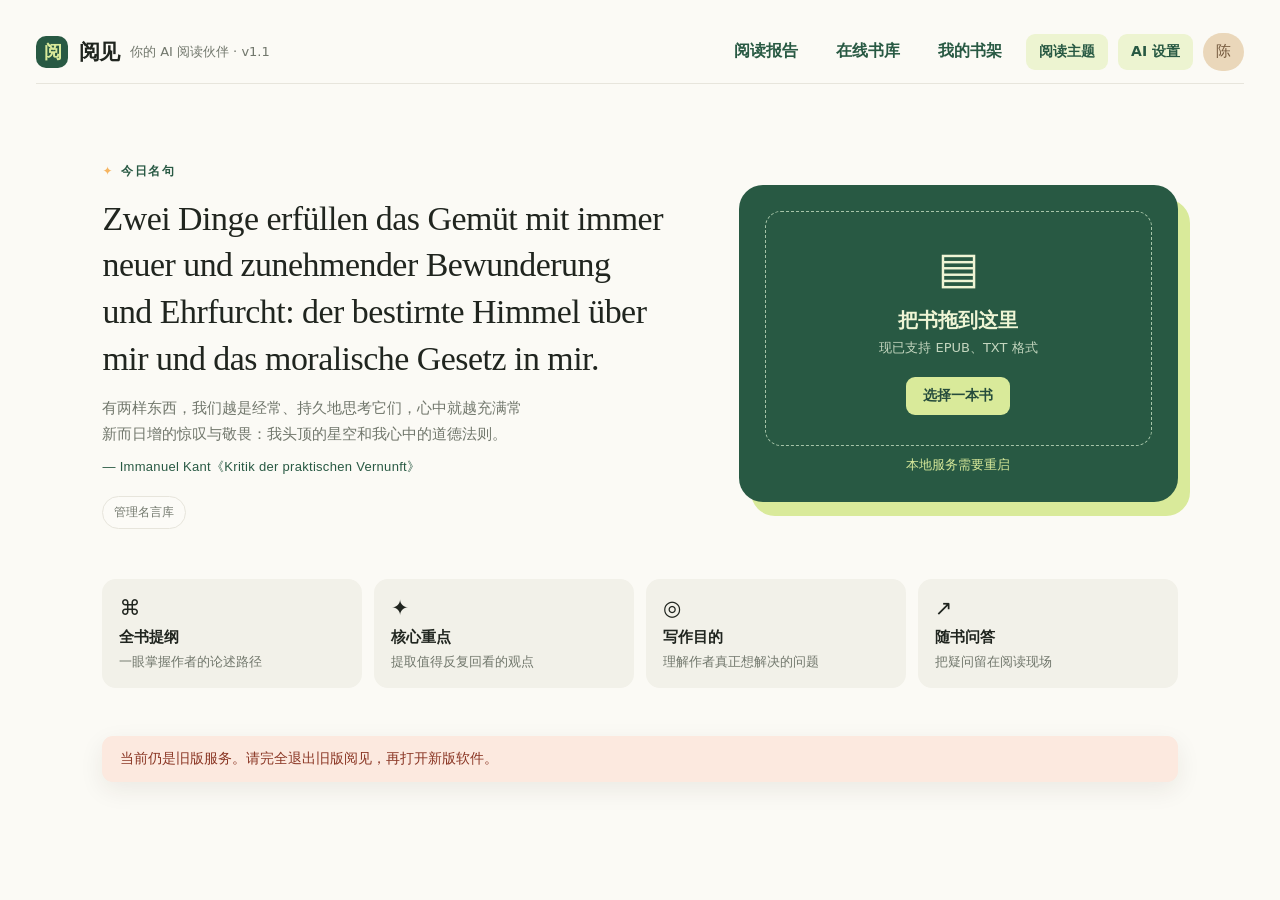
==== index.html @ de700242 "发布阅见 Reader v1.1" ====
<!doctype html>
<html lang="zh-CN">
<head>
  <meta charset="UTF-8" />
  <meta name="viewport" content="width=device-width, initial-scale=1.0" />
  <title>阅见</title>
  <style>
    :root { --ink:#20251f; --muted:#71776c; --paper:#fbfaf5; --line:#e7e5dc; --green:#285943; --lime:#d9ea9a; --orange:#f6b561; --card:#fffef9; --top-bg:rgba(251,250,245,.94); }
    body[data-theme="sepia"]{--ink:#382d24;--muted:#7d6a58;--paper:#f4ead7;--line:#dfceb4;--green:#765437;--lime:#e6c98d;--orange:#c98749;--card:#fff8e9;--top-bg:rgba(244,234,215,.94)}
    body[data-theme="night"]{--ink:#dfe8e2;--muted:#9aa9a0;--paper:#18211d;--line:#34423b;--green:#78b99a;--lime:#b4d785;--orange:#e2a864;--card:#222e28;--top-bg:rgba(24,33,29,.94)}
    body[data-theme="blue"]{--ink:#24313e;--muted:#667788;--paper:#edf4f7;--line:#d5e0e6;--green:#35647b;--lime:#b8dce5;--orange:#dda365;--card:#f9fcfd;--top-bg:rgba(237,244,247,.94)}
    body.has-custom-bg{background-image:linear-gradient(rgba(18,27,23,.32),rgba(18,27,23,.32)),var(--custom-bg);background-size:cover;background-position:center;background-attachment:fixed}.has-custom-bg .panel,.has-custom-bg .feature{box-shadow:0 8px 28px rgba(0,0,0,.13)}.desktop .top{background:var(--top-bg)!important}
    body[data-theme="starry"]{--ink:#edf2ff;--muted:#aebada;--paper:#071631;--line:#334b78;--green:#8db8ff;--lime:#ffd783;--orange:#f0ae63;--card:rgba(15,30,62,.93);--top-bg:rgba(7,19,45,.9);background-image:linear-gradient(rgba(2,10,30,.08),rgba(2,10,30,.2)),url('assets/q-star-sky.png');background-size:cover;background-position:center;background-attachment:fixed}
    body[data-theme="starry"].has-custom-bg{background-image:linear-gradient(rgba(2,10,30,.3),rgba(2,10,30,.3)),var(--custom-bg)}body[data-theme="starry"] .panel{box-shadow:0 16px 42px rgba(0,4,18,.35);backdrop-filter:blur(10px)}body[data-theme="starry"] .feature,body[data-theme="starry"] .answer,body[data-theme="starry"] .progress-visual,body[data-theme="starry"] .analysis-actions{background:rgba(19,37,75,.88)}body[data-theme="starry"] .lead,body[data-theme="starry"] .reader-body,body[data-theme="starry"] .answer,body[data-theme="starry"] .highlight span{color:#dce5fb}body[data-theme="starry"] .goal,body[data-theme="starry"] .paragraph-note{background:rgba(79,55,65,.72);color:#ffe5bb}body[data-theme="starry"] .pill,body[data-theme="starry"] .domain-tag,body[data-theme="starry"] .chapter-complete,body[data-theme="starry"] .reader-nav button,body[data-theme="starry"] .chapters button:hover,body[data-theme="starry"] .chapters button.active{background:rgba(110,151,230,.25);color:#ddecff}body[data-theme="starry"] .highlight,body[data-theme="starry"] .stat-card{background:rgba(10,24,54,.45)}body[data-theme="starry"] input,body[data-theme="starry"] select{background:#132750;color:#edf2ff;border-color:#405987}body[data-theme="starry"] .brand-mark{box-shadow:0 0 22px rgba(255,215,131,.28)}
    body[data-theme="cat"]{--ink:#523b31;--muted:#806c5f;--paper:#fff4df;--line:#e9cdb3;--green:#a9634f;--lime:#ffd0b4;--orange:#ef9c70;--card:rgba(255,250,239,.94);--top-bg:rgba(255,245,225,.92);background-image:linear-gradient(rgba(255,247,231,.08),rgba(255,247,231,.08)),url('assets/q-cat-reading.png');background-size:cover;background-position:center;background-attachment:fixed}
    body[data-theme="cat"].has-custom-bg{background-image:linear-gradient(rgba(255,245,225,.28),rgba(255,245,225,.28)),var(--custom-bg)}body[data-theme="cat"] .panel{box-shadow:0 14px 34px rgba(132,82,48,.15);backdrop-filter:blur(8px)}body[data-theme="cat"] .feature,body[data-theme="cat"] .answer,body[data-theme="cat"] .progress-visual,body[data-theme="cat"] .analysis-actions{background:rgba(255,239,216,.91)}body[data-theme="cat"] .goal,body[data-theme="cat"] .paragraph-note{background:#fff0dc;color:#76513b}body[data-theme="cat"] .pill,body[data-theme="cat"] .domain-tag,body[data-theme="cat"] .chapter-complete,body[data-theme="cat"] .reader-nav button,body[data-theme="cat"] .chapters button:hover,body[data-theme="cat"] .chapters button.active{background:#ffe0ce;color:#8b4f3e}body[data-theme="cat"] .highlight,body[data-theme="cat"] .stat-card{background:rgba(255,252,244,.72)}body[data-theme="cat"] input,body[data-theme="cat"] select{background:#fffaf1;color:#523b31;border-color:#debda5}body[data-theme="cat"] .brand-mark{border-radius:50% 50% 42% 42%;box-shadow:0 6px 16px rgba(173,97,68,.2)}
    .hero-quote{max-width:720px;padding:10px 0 8px;position:relative}.quote-topic{display:inline-flex;align-items:center;gap:7px;color:var(--green);font-size:12px;font-weight:800;letter-spacing:1.5px}.quote-topic:before{content:"✦";color:var(--orange)}.quote-original{font-family:Georgia,"Songti SC",serif;font-size:clamp(30px,3.2vw,46px);line-height:1.28;letter-spacing:-1.5px;margin:16px 0 12px;color:var(--ink);text-wrap:balance;overflow-wrap:normal}.quote-original.cjk{word-break:keep-all}.quote-line{display:block;width:max-content;max-width:100%;white-space:nowrap}.quote-original.foreign{font-size:clamp(28px,2.65vw,37px);line-height:1.38;letter-spacing:-.5px;hyphens:none}.quote-translation{font-family:"Microsoft YaHei",sans-serif;font-size:15px;line-height:1.75;color:var(--muted);max-width:650px;margin-bottom:11px;text-wrap:balance}.quote-author{display:block;font-family:"Microsoft YaHei",sans-serif;font-size:13px;font-style:normal;color:var(--green);letter-spacing:.3px}.quote-manage{margin-top:20px;padding:7px 11px;border:1px solid var(--line);border-radius:999px;background:rgba(255,255,255,.22);color:var(--muted);font-size:12px}.quote-manage:hover{color:var(--green);border-color:var(--green)}body[data-theme="starry"] .quote-original{color:#f4f7ff;text-shadow:0 4px 24px rgba(0,0,0,.22)}body[data-theme="starry"] .quote-topic,body[data-theme="starry"] .quote-author{color:#ffd783}body[data-theme="cat"] .quote-original{color:#56382e}.quote-card{max-width:980px;width:min(94vw,980px);height:min(86vh,820px);display:flex;flex-direction:column}.quote-manager{display:grid;grid-template-columns:1.2fr .8fr;gap:22px;min-height:0;flex:1}.quote-list{overflow:auto;padding-right:8px}.quote-item{border:1px solid var(--line);border-radius:12px;padding:14px;margin-bottom:10px;background:var(--paper)}.quote-item-top{display:flex;justify-content:flex-end;align-items:center;gap:7px}.quote-pin,.quote-random{border:1px solid var(--line);background:transparent;color:var(--green);border-radius:7px;padding:5px 9px;font-size:11px;font-weight:800}.quote-pin.active{background:var(--green);color:white;border-color:var(--green)}.quote-random{margin-top:10px}.quote-delete{background:transparent;color:#a94d41;font-size:12px;padding:5px 6px}.quote-item blockquote{font-family:Georgia,"Songti SC",serif;font-size:15px;line-height:1.65;margin:7px 0 5px}.quote-item small{color:var(--muted)}.quote-source-link{color:var(--green);font-size:11px;margin-left:8px}.quote-form{border-left:1px solid var(--line);padding-left:22px;overflow:auto}.quote-form textarea{width:100%;min-height:72px;resize:vertical;border:1px solid var(--line);border-radius:9px;padding:11px;background:#fff;font:inherit}.quote-form .save{width:100%;margin-top:17px}.library-card{max-width:1180px;width:min(94vw,1180px);height:min(88vh,900px);display:flex;flex-direction:column;padding:34px}.library-head{display:flex;justify-content:space-between;align-items:flex-start;gap:24px}.library-head h2{font-size:36px;margin-bottom:7px}.library-head p{margin:0}.library-close{width:42px;height:42px;border-radius:50%;background:var(--paper);color:var(--green);font-size:25px;font-weight:500;flex:none}.library-grid{display:grid;grid-template-columns:repeat(auto-fill,minmax(210px,1fr));gap:20px;overflow:auto;margin-top:24px;padding:2px 8px 18px 2px;min-height:0;flex:1}.library-book{display:flex;flex-direction:column;border:1px solid var(--line);border-radius:17px;padding:15px;background:var(--paper);min-width:0;transition:.2s;box-shadow:0 5px 16px rgba(24,38,30,.05)}.library-book:hover{transform:translateY(-3px);box-shadow:0 14px 30px rgba(24,38,30,.13)}.library-cover{width:100%;height:225px;border-radius:11px;object-fit:contain;background:#e7e5dc;display:block}.generated-cover{display:flex;flex-direction:column;justify-content:space-between;padding:20px;background:linear-gradient(145deg,var(--green),#182f2a);color:#fff;position:relative;overflow:hidden}.generated-cover:after{content:"";position:absolute;width:120px;height:120px;border:1px solid rgba(255,255,255,.23);border-radius:50%;right:-40px;bottom:-35px}.generated-cover small,.generated-cover span{font-size:10px;letter-spacing:1.5px;color:var(--lime)}.generated-cover strong{font-family:Georgia,"Songti SC",serif;font-size:23px;line-height:1.4;z-index:1}.library-info{min-width:0;flex:1;padding:13px 2px 11px}.library-info b{display:block;white-space:nowrap;overflow:hidden;text-overflow:ellipsis;margin-bottom:6px;font-size:16px}.library-info span{display:block;color:var(--muted);font-size:11px;line-height:1.65}.library-open{width:100%;background:var(--green);color:white;border-radius:9px;padding:10px;font-weight:800}.library-empty{grid-column:1/-1;text-align:center;color:var(--muted);padding:70px 10px;border:1px dashed var(--line);border-radius:13px}@media(max-width:650px){.quote-original,.quote-original.foreign{font-size:29px}.quote-manager{grid-template-columns:1fr}.quote-form{border-left:0;border-top:1px solid var(--line);padding:18px 0 0}.quote-card{height:92vh}.library-card{padding:22px}.library-grid{grid-template-columns:1fr 1fr;gap:12px}.library-cover{height:180px}.library-head h2{font-size:28px}}
    .reader-body p.paragraph-selected{background:#e4efc5;color:#254536;border-left-color:var(--green);box-shadow:inset 0 0 0 1px rgba(40,89,67,.12)}.reader-body ::selection{background:#b9d58c;color:#19382b}body[data-theme="sepia"] .reader-body p.paragraph-selected{background:#ead3a8;color:#4b3527;border-left-color:#9a6d40}body[data-theme="sepia"] .reader-body ::selection{background:#d8b77b;color:#37261c}body[data-theme="blue"] .reader-body p.paragraph-selected{background:#c9e2eb;color:#23495b;border-left-color:#4e8299}body[data-theme="blue"] .reader-body ::selection{background:#9cc9d8;color:#173746}body[data-theme="night"] .reader-body p.paragraph-selected{background:#315244;color:#f0f7f3;border-left-color:#93c8ac}body[data-theme="night"] .reader-body p:hover{background:#263b32}body[data-theme="night"] .reader-body ::selection{background:#54806b;color:#fff}body[data-theme="starry"] .reader-body p.paragraph-selected{background:#1f457e;color:#f4f7ff;border-left-color:#ffd783;box-shadow:inset 0 0 0 1px rgba(170,201,255,.3),0 7px 20px rgba(0,5,24,.2)}body[data-theme="starry"] .reader-body p:hover{background:#193660}body[data-theme="starry"] .reader-body ::selection{background:#557fc5;color:#fff}body[data-theme="starry"] .reader-body p.marked-red{background:#562e46;color:#ffe4ea;border-left-color:#ff91ad}body[data-theme="starry"] .selection-toolbar{background:#132b56}body[data-theme="cat"] .reader-body p.paragraph-selected{background:#ffd9c8;color:#653d32;border-left-color:#c8755d;box-shadow:inset 0 0 0 1px rgba(169,99,79,.16)}body[data-theme="cat"] .reader-body p:hover{background:#fff0e2}body[data-theme="cat"] .reader-body ::selection{background:#f3ae91;color:#552f26}body[data-theme="cat"] .reader-body p.marked-red{background:#ffe2df;color:#9b3f45;border-left-color:#d9666d}body[data-theme="cat"] .selection-toolbar{background:#8b5949}
    *{box-sizing:border-box} body{margin:0;background:var(--paper);color:var(--ink);font-family:"Microsoft YaHei","PingFang SC",system-ui,sans-serif} button,input{font:inherit} button{cursor:pointer;border:0}
    .shell{max-width:1440px;margin:auto;padding:20px 36px 56px}.top{height:64px;display:flex;align-items:center;justify-content:space-between;border-bottom:1px solid var(--line)}.desktop .shell{max-width:none;padding:0 30px 48px}.desktop .top{height:70px;position:sticky;top:0;z-index:10;background:rgba(251,250,245,.94);backdrop-filter:blur(14px)}.desktop .intro{padding-top:48px}.desktop .workspace{margin-left:2%;margin-right:2%;grid-template-columns:260px minmax(540px,1fr) 320px}.desktop .features{margin-left:5%;margin-right:5%}
    .brand{display:flex;align-items:center;gap:11px;font-size:21px;font-weight:800;letter-spacing:-1px}.brand-mark{width:32px;height:32px;border-radius:10px;background:var(--green);color:var(--lime);display:grid;place-items:center;font-size:18px}.brand small{color:var(--muted);font-size:13px;font-weight:500;letter-spacing:0}.actions{display:flex;gap:10px;align-items:center}.ghost{background:transparent;color:var(--green);font-weight:700;padding:10px 14px}.profile{min-width:38px;height:38px;border-radius:999px;background:#ead7ba;display:grid;place-items:center;color:#755a3e;padding:0 13px;font-size:15px;white-space:nowrap;transition:.18s}.profile.has-image{width:38px;min-width:38px;padding:0;border-radius:50%;overflow:hidden}.profile img{display:block;width:100%;height:100%;object-fit:cover}.profile:hover{transform:translateY(-1px);box-shadow:0 6px 15px rgba(71,52,35,.15)}.profile-card{max-width:460px}.profile-preview{display:flex;align-items:center;gap:14px;padding:14px;border:1px solid var(--line);border-radius:12px;background:var(--paper);margin:12px 0 18px}.profile-preview .profile{height:50px;min-width:50px;font-size:17px;flex:none}.profile-preview .profile.has-image{width:50px}.profile-preview b{display:block}.profile-preview small{color:var(--muted)}.avatar-tools{display:flex;gap:9px;align-items:center;margin:12px 0 4px}.avatar-upload{display:inline-flex!important;align-items:center;justify-content:center;background:var(--green);color:#fff!important;border-radius:8px;padding:9px 13px;font-size:12px;font-weight:800;cursor:pointer}.avatar-upload input{display:none}.avatar-remove{border:1px solid var(--line);border-radius:8px;background:var(--paper);color:var(--muted);padding:8px 12px;font-size:12px}.settings{background:#edf4d1;color:var(--green);border-radius:9px;padding:9px 13px;font-weight:800;font-size:14px}
    .intro{display:grid;grid-template-columns:1.15fr .85fr;gap:44px;padding:66px 5.5% 42px;align-items:center}.eyebrow{font-size:13px;color:var(--green);font-weight:800;letter-spacing:1.2px}.intro h1{font-family:Georgia,"Songti SC",serif;font-size:52px;line-height:1.16;letter-spacing:-2px;margin:13px 0 18px}.intro p{font-size:17px;line-height:1.8;color:var(--muted);max-width:520px;margin:0}.upload{background:var(--green);border-radius:24px;padding:26px;box-shadow:12px 14px 0 var(--lime)}
    .drop{height:235px;border:1.5px dashed #a6c4a8;border-radius:16px;color:#eff5d5;display:flex;flex-direction:column;align-items:center;justify-content:center;text-align:center;padding:20px}.drop b{font-size:20px;margin:14px 0 5px}.drop span{font-size:13px;color:#c4d6bf}.book-icon{font-size:44px}.file-button{display:inline-block;margin-top:20px;padding:10px 17px;border-radius:9px;background:var(--lime);color:#264c3c;font-weight:800;font-size:14px}.file-button input{display:none}.file-status{min-height:20px;text-align:center;color:#d9ea9a;font-size:13px;margin:10px 0 0}
    .features{display:grid;grid-template-columns:repeat(4,1fr);gap:12px;margin:0 5.5% 48px}.feature{background:#f2f1e9;border-radius:14px;padding:17px}.feature strong{display:block;font-size:15px;margin:8px 0 4px}.feature span{font-size:13px;color:var(--muted)}.feature i{font-style:normal;font-size:21px}
    .workspace{display:none;margin:10px 5.5% 0;grid-template-columns:250px minmax(0,1fr) 300px;gap:18px;align-items:start;animation:show .35s ease}@keyframes show{from{opacity:0;transform:translateY(10px)}to{opacity:1;transform:none}}.panel{background:var(--card);border:1px solid var(--line);border-radius:16px}.toc{padding:19px;position:sticky;top:18px}.book-title{font-family:Georgia,"Songti SC",serif;font-size:18px;line-height:1.45;margin:8px 0}.author{font-size:13px;color:var(--muted);margin-bottom:22px}.toc-label,.side-title{font-size:12px;color:var(--muted);font-weight:800;letter-spacing:.8px}.chapters{list-style:none;padding:8px 0;margin:0}.chapters button{background:none;text-align:left;width:100%;padding:10px 9px;border-radius:8px;color:#62685d;font-size:14px}.chapters button:hover,.chapters button.active{background:#edf4d1;color:var(--green);font-weight:700}
    .summary{padding:27px 31px;min-height:650px}.summary-top{display:flex;justify-content:space-between;align-items:center}.pill{background:#edf4d1;color:var(--green);font-size:12px;font-weight:800;padding:6px 9px;border-radius:999px}.summary h2{font-family:Georgia,"Songti SC",serif;font-size:30px;letter-spacing:-1px;margin:20px 0 8px}.lead{font-size:16px;line-height:1.8;color:#4f564c}.goal{border-left:3px solid var(--orange);padding:9px 15px;margin:23px 0;background:#fffaf1;font-size:14px;line-height:1.7}.goal b{display:block;color:#9d6421;margin-bottom:3px}.highlights{display:grid;grid-template-columns:1fr 1fr;gap:12px;margin-top:20px}.highlight{border:1px solid var(--line);padding:15px;border-radius:11px}.highlight b{display:block;font-size:14px;color:var(--green);margin-bottom:6px}.highlight span{font-size:13px;line-height:1.6;color:var(--muted)}.view-tabs{display:flex;gap:6px;border-bottom:1px solid var(--line);margin:-7px 0 24px;padding-bottom:12px}.view-tab{background:transparent;color:var(--muted);padding:8px 13px;border-radius:8px;font-weight:800}.view-tab.active{background:var(--green);color:white}.reader-head{display:flex;justify-content:space-between;align-items:center;gap:18px;border-bottom:1px solid var(--line);padding-bottom:16px;margin-bottom:12px}.reader-head h2{margin:0;font-size:25px}.reader-format-bar{max-width:760px;margin:0 auto 18px;display:flex;align-items:center;justify-content:flex-end;gap:10px;padding:9px 11px;border:1px solid var(--line);border-radius:10px;background:var(--paper);font-size:12px;color:var(--muted)}.reader-format-bar label{display:flex;align-items:center;gap:7px;white-space:nowrap}.reader-format-bar select{border:1px solid var(--line);border-radius:7px;background:var(--card);color:var(--ink);padding:6px 8px;font-size:12px}.reader-format-bar input[type="range"]{width:120px;accent-color:var(--green)}.reader-size-value{min-width:34px;color:var(--green);font-weight:800}.reader-body{font-family:var(--reader-font,Georgia,"Songti SC",serif);font-size:var(--reader-font-size,17px);line-height:2;color:#343a32;max-width:760px;margin:auto}.reader-body h1{font-size:1.75em;text-align:center;margin:22px 0 38px}.reader-body h3{font-size:1.18em;margin:28px 0 12px;color:#38483e}.reader-body p{text-indent:2em;margin:0 0 1em;padding:5px 8px;border-left:3px solid transparent;border-radius:4px;cursor:text;transition:.15s}.reader-body p:hover{background:#f8f7ef}.reader-body p.paragraph-selected{background:#eef4d7;border-left-color:var(--green)}.reader-body p.marked-red{color:#a92d2d;background:#fff0ed;border-left-color:#dc5e50}.paragraph-note{font-family:"Microsoft YaHei",sans-serif;font-size:13px;line-height:1.6;color:#755a3e;background:#fff7df;border-left:3px solid var(--orange);padding:9px 12px;margin:-8px 8px 16px}.selection-toolbar{display:none;position:sticky;top:10px;z-index:3;max-width:760px;margin:0 auto 18px;padding:8px;background:#253f34;border-radius:11px;box-shadow:0 8px 24px rgba(29,55,43,.2);gap:6px;align-items:center}.selection-toolbar.show{display:flex}.selection-toolbar span{color:#dce7d7;font-size:12px;padding:0 8px;white-space:nowrap;overflow:hidden;text-overflow:ellipsis;flex:1}.selection-toolbar button{background:#f6f4e9;color:#285943;border-radius:7px;padding:7px 10px;font-weight:800;font-size:12px;white-space:nowrap}.selection-toolbar button.danger{color:#a53c32}.reader-loading{color:var(--muted);padding:60px 0;text-align:center}.reader-nav{display:flex;justify-content:space-between;gap:12px;margin:42px auto 8px;max-width:760px}.reader-nav button{background:#edf4d1;color:var(--green);padding:11px 16px;border-radius:9px;font-weight:800}.reader-nav button:disabled{opacity:.35;cursor:default}.chapters{max-height:570px;overflow:auto}.progress-card{display:none;margin-top:14px;background:rgba(255,255,255,.1);border-radius:12px;padding:13px 14px;color:#eff5d5}.progress-card.show{display:block}.progress-line{height:7px;background:rgba(255,255,255,.18);border-radius:99px;overflow:hidden;margin:9px 0}.progress-fill{height:100%;width:0;background:var(--lime);border-radius:99px;transition:width .6s ease}.progress-meta{display:flex;justify-content:space-between;gap:10px;font-size:12px;color:#c8dcc3}
    .analysis-actions{display:flex;align-items:center;justify-content:space-between;gap:12px;padding:11px 13px;background:#f3f6e7;border-radius:10px;margin-bottom:18px;font-size:12px;color:#68705f}.analysis-actions button{background:var(--green);color:white;border-radius:8px;padding:8px 12px;font-weight:800;white-space:nowrap}.reading-dashboard{margin:8px 0 28px}.dashboard-head{display:flex;align-items:flex-end;justify-content:space-between;gap:14px;margin-bottom:12px}.dashboard-head h3{margin:0;font-size:20px}.domain-tags{display:flex;gap:6px;flex-wrap:wrap;justify-content:flex-end}.domain-tag{font-size:12px;padding:5px 8px;border-radius:999px;background:#edf4d1;color:var(--green);font-weight:800}.stats-grid{display:grid;grid-template-columns:repeat(4,1fr);gap:9px}.stat-card{border:1px solid var(--line);border-radius:10px;padding:11px}.stat-card span{display:block;font-size:11px;color:var(--muted);margin-bottom:5px}.stat-card b{font-size:19px;color:var(--green)}.progress-visual{display:grid;grid-template-columns:120px 1fr;align-items:center;gap:20px;margin-top:12px;padding:14px;background:#f6f5ee;border-radius:12px}.progress-ring{width:98px;height:98px;border-radius:50%;display:grid;place-items:center;position:relative}.progress-ring:after{content:"";position:absolute;inset:10px;background:var(--card);border-radius:50%}.progress-ring b{z-index:1;font-size:20px;color:var(--green)}.activity-title{font-size:12px;font-weight:800;color:var(--muted);margin-bottom:9px}.activity-chart{display:flex;align-items:end;gap:7px;height:62px}.activity-day{flex:1;display:flex;flex-direction:column;justify-content:end;align-items:center;height:100%;gap:4px}.activity-bar{width:100%;max-width:24px;min-height:3px;background:var(--green);border-radius:4px 4px 2px 2px}.activity-day small{font-size:10px;color:var(--muted)}.chapter-complete{background:#edf4d1;color:var(--green);padding:7px 10px;border-radius:8px;font-weight:800}.chapter-complete.done{background:var(--green);color:white}.assistant{padding:19px;display:flex;flex-direction:column;position:sticky;top:18px;height:calc(100vh - 36px);max-height:760px;align-self:start}.side-title{margin-bottom:16px}.answer{background:#f3f2eb;border-radius:12px;padding:14px;font-size:14px;line-height:1.7;color:#50564b;flex:1;min-height:0;overflow-y:auto}.answer b{display:block;color:var(--ink);margin-bottom:5px}.ask{display:flex;gap:7px;margin-top:14px;flex:none}.ask input{min-width:0;flex:1;border:1px solid var(--line);border-radius:9px;padding:10px;background:white;font-size:13px}.ask button{border-radius:9px;background:var(--green);color:#fff;padding:0 12px;font-weight:bold}
    .deep-analysis{margin-top:30px}.analysis-section{margin:28px 0}.analysis-section-head{display:flex;align-items:flex-start;justify-content:space-between;gap:14px;margin-bottom:13px}.analysis-section-head h3{font-family:Georgia,"Songti SC",serif;font-size:22px;margin:0}.analysis-section-head p{font-size:12px;color:var(--muted);margin:4px 0 0}.analysis-grid{display:grid;grid-template-columns:1fr 1fr;gap:11px}.analysis-card{border:1px solid var(--line);border-radius:12px;padding:15px;background:color-mix(in srgb,var(--card) 88%,var(--paper));min-width:0}.analysis-card b{display:block;color:var(--green);font-size:14px;margin-bottom:7px}.analysis-card p{font-size:13px;line-height:1.75;color:var(--muted);margin:0}.analysis-card p+p{margin-top:7px}.chapter-chips{display:flex;flex-wrap:wrap;gap:5px;margin-top:10px}.chapter-chip{font-size:10px;padding:4px 7px;border-radius:999px;background:var(--paper);border:1px solid var(--line);color:var(--muted)}.reading-path{display:grid;gap:10px;counter-reset:path}.path-step{display:grid;grid-template-columns:35px 1fr;gap:12px;align-items:start;border:1px solid var(--line);border-radius:12px;padding:14px;background:var(--card)}.path-step:before{counter-increment:path;content:counter(path);width:30px;height:30px;display:grid;place-items:center;border-radius:50%;background:var(--green);color:white;font-weight:900}.path-step b{display:block;color:var(--green);margin-bottom:5px}.path-step p{font-size:13px;line-height:1.7;color:var(--muted);margin:3px 0}.analysis-bullets{margin:0;padding:0;list-style:none;display:grid;gap:8px}.analysis-bullets li{position:relative;padding:10px 12px 10px 32px;border-radius:10px;background:var(--paper);font-size:13px;line-height:1.7}.analysis-bullets li:before{content:"✦";position:absolute;left:12px;color:var(--orange)}.question-card{border-left:3px solid var(--orange)}.question-card b{color:var(--ink)}.memory-grid{display:grid;grid-template-columns:1fr 1fr;gap:9px}.memory-card{border:1px solid var(--line);border-radius:10px;padding:13px;background:var(--paper)}.memory-card b{display:block;font-size:13px;margin-bottom:6px}.memory-card span{font-size:12px;line-height:1.65;color:var(--muted)}.legacy-analysis{padding:12px 14px;border:1px dashed var(--orange);border-radius:10px;color:var(--muted);font-size:13px;margin:18px 0}.overview-box{display:grid;grid-template-columns:1fr 1fr;gap:10px;margin:16px 0 24px}.overview-box .analysis-card:first-child{grid-column:1/-1}.overview-label{font-size:11px!important;letter-spacing:.5px;text-transform:uppercase;color:var(--orange)!important}@media(max-width:700px){.analysis-grid,.memory-grid,.overview-box{grid-template-columns:1fr}.overview-box .analysis-card:first-child{grid-column:auto}}
    .notice{display:none;margin:20px 5.5%;padding:14px 18px;border-radius:11px;background:#fff4dc;color:#765525;font-size:14px;box-shadow:0 8px 24px rgba(48,39,22,.08);transition:opacity .25s ease}.notice.show{display:block}.notice.hiding{opacity:0}.modal{position:fixed;inset:0;background:rgba(15,24,22,.58);backdrop-filter:blur(7px);display:none;align-items:center;justify-content:center;padding:20px;z-index:5}.modal.open{display:flex}.modal-card{max-width:450px;width:100%;background:var(--card);border:1px solid color-mix(in srgb,var(--line) 76%,transparent);border-radius:18px;padding:28px;box-shadow:0 24px 80px rgba(0,0,0,.28)}.modal-card h2{font-family:Georgia,"Songti SC",serif;margin:0 0 8px;font-size:27px}.modal-card p{font-size:14px;color:var(--muted);line-height:1.65;margin:0 0 20px}.modal-card label{display:block;font-size:13px;font-weight:800;margin:15px 0 6px}.modal-card input,.modal-card select{width:100%;border:1px solid var(--line);border-radius:9px;padding:11px;background:#fff;font-size:14px}.modal-actions{display:flex;justify-content:flex-end;gap:9px;margin-top:22px}.save{background:var(--green);color:white;border-radius:9px;padding:10px 16px;font-weight:800}.cancel{background:#f1f0e9;color:#596057;border-radius:9px;padding:10px 16px;font-weight:800}.analysis-confirm-card{max-width:530px;padding:0;overflow:hidden}.analysis-confirm-hero{padding:26px 28px 20px;background:linear-gradient(145deg,color-mix(in srgb,var(--green) 12%,var(--card)),var(--card));display:grid;grid-template-columns:48px 1fr;gap:15px;align-items:start}.analysis-confirm-icon{width:48px;height:48px;border-radius:15px;background:var(--green);color:white;display:grid;place-items:center;font-size:22px;box-shadow:0 9px 22px color-mix(in srgb,var(--green) 28%,transparent)}.analysis-confirm-card h2{font-size:25px;margin:1px 0 7px}.analysis-confirm-card p{margin:0}.analysis-confirm-details{margin:0 28px;padding:15px 0;display:grid;gap:9px;border-top:1px solid var(--line);border-bottom:1px solid var(--line)}.analysis-confirm-detail{display:flex;align-items:flex-start;gap:9px;font-size:13px;line-height:1.55;color:var(--muted)}.analysis-confirm-detail:before{content:"✓";color:var(--green);font-weight:900}.analysis-confirm-card .modal-actions{padding:0 28px 24px;margin-top:18px}.analysis-confirm-card .save,.analysis-confirm-card .cancel{padding:11px 18px}@media(max-width:900px){.shell{padding:14px 18px}.intro{grid-template-columns:1fr;padding:44px 3%}.intro h1{font-size:40px}.features{grid-template-columns:1fr 1fr;margin:0 3% 35px}.workspace{grid-template-columns:1fr;margin:0 3%}.assistant{position:static;height:auto;max-height:none;min-height:280px}.toc{display:none}.selection-toolbar{top:4px;flex-wrap:wrap}.selection-toolbar span{flex-basis:100%}.stats-grid{grid-template-columns:1fr 1fr}.progress-visual{grid-template-columns:100px 1fr}}@media(max-width:500px){.top .ghost{display:none}.intro h1{font-size:34px}.features{grid-template-columns:1fr}.highlights{grid-template-columns:1fr}.summary{padding:22px}.upload{padding:16px}.stats-grid{grid-template-columns:1fr 1fr}.dashboard-head{align-items:flex-start;flex-direction:column}.domain-tags{justify-content:flex-start}.progress-visual{grid-template-columns:1fr}.progress-ring{margin:auto}}
    .catalog-card{height:min(90vh,940px);display:flex;flex-direction:column}.catalog-search{display:flex;gap:9px;margin-top:20px}.catalog-search input{flex:1;min-width:0}.catalog-search button{background:var(--green);color:white;border-radius:9px;padding:0 19px;font-weight:800}.catalog-notice{font-size:12px;color:var(--muted);line-height:1.65;margin:10px 0 0}.custom-source-panel{margin-top:14px;padding:13px 14px;border:1px solid var(--line);border-radius:13px;background:color-mix(in srgb,var(--paper) 82%,var(--card));display:grid;gap:10px}.custom-source-head{display:flex;align-items:flex-start;justify-content:space-between;gap:14px}.custom-source-head b{font-size:14px}.custom-source-head span{font-size:11px;color:var(--muted);line-height:1.5}.custom-source-form{display:grid;grid-template-columns:minmax(130px,.6fr) minmax(230px,1.8fr) auto;gap:8px}.custom-source-form input{min-width:0;border:1px solid var(--line);border-radius:8px;padding:9px 10px;background:var(--card);color:var(--ink)}.custom-source-form button{background:var(--green);color:white;border-radius:8px;padding:0 14px;font-weight:800}.custom-source-list{display:flex;gap:7px;flex-wrap:wrap}.custom-source-item{display:flex;align-items:center;gap:2px;border:1px solid var(--line);border-radius:999px;background:var(--card);padding-left:11px}.custom-source-item a{font-size:12px;color:var(--green);font-weight:800;padding:7px 5px;max-width:220px;white-space:nowrap;overflow:hidden;text-overflow:ellipsis}.custom-source-delete{width:28px;height:28px;border-radius:50%;color:var(--muted);font-size:15px}.custom-source-empty{font-size:11px;color:var(--muted)}.catalog-grid{display:grid;grid-template-columns:repeat(auto-fill,minmax(190px,1fr));gap:16px;overflow:auto;min-height:0;flex:1;margin-top:14px;padding:2px 7px 16px 2px}.catalog-book{border:1px solid var(--line);border-radius:15px;padding:13px;background:var(--paper);display:flex;flex-direction:column;min-width:0}.catalog-cover{height:220px;width:100%;object-fit:contain;border-radius:9px;background:color-mix(in srgb,var(--green) 9%,var(--paper));margin-bottom:11px}.catalog-cover-fallback{height:220px;border-radius:9px;background:linear-gradient(145deg,var(--green),#172f29);color:white;display:none;place-items:center;text-align:center;padding:18px;font-family:Georgia,"Songti SC",serif;font-size:20px;line-height:1.5;margin-bottom:11px}.catalog-info{flex:1}.catalog-info b{display:block;font-size:15px;line-height:1.45;margin-bottom:5px}.catalog-info span{display:block;color:var(--muted);font-size:11px;line-height:1.55}.catalog-links{display:flex;justify-content:space-between;align-items:center;gap:7px;margin-top:11px}.catalog-source{font-size:10px;color:var(--green)}.catalog-download{background:var(--green);color:white;border-radius:8px;padding:8px 10px;font-size:12px;font-weight:800}.catalog-download:disabled{opacity:.65;cursor:default}.catalog-empty{grid-column:1/-1;border:1px dashed var(--line);border-radius:13px;text-align:center;color:var(--muted);padding:70px 20px}.modal-card.library-card{max-width:1180px;width:min(94vw,1180px)}.modal-card.quote-card{max-width:980px;width:min(94vw,980px)}.modal-card.catalog-card{max-width:1120px;width:min(94vw,1120px)}@media(max-width:700px){.custom-source-form{grid-template-columns:1fr}.custom-source-form button{padding:10px}}
    .wikisource-fallback{display:inline-flex;align-items:center;align-self:flex-start;margin-top:8px;padding:7px 10px;border:1px solid var(--line);border-radius:8px;color:var(--green);font-size:12px;font-weight:800;background:var(--paper)}.wikisource-fallback:not([href]){display:none}.wikisource-fallback:hover{background:color-mix(in srgb,var(--green) 9%,var(--paper))}
    .reading-report-card{max-width:1180px;width:min(95vw,1180px);height:min(90vh,900px);display:flex;flex-direction:column;padding:32px;overflow:hidden}.report-scale-tabs{display:flex;gap:7px;margin:22px 0 18px;padding:5px;background:var(--paper);border:1px solid var(--line);border-radius:13px;width:max-content}.report-scale-tab{min-width:72px;padding:9px 17px;border-radius:9px;background:transparent;color:var(--muted);font-weight:800}.report-scale-tab.active{background:var(--green);color:#fff;box-shadow:0 5px 14px rgba(24,60,43,.18)}.reading-report-content{overflow:auto;min-height:0;padding:1px 7px 24px 1px}.report-period{display:flex;align-items:end;justify-content:space-between;gap:15px;margin-bottom:14px}.report-period h3{font-family:Georgia,"Songti SC",serif;font-size:27px;margin:0}.report-period p{font-size:12px;color:var(--muted);margin:4px 0 0}.report-metrics{display:grid;grid-template-columns:repeat(4,1fr);gap:12px;margin-bottom:16px}.report-metric{border:1px solid var(--line);border-radius:13px;padding:16px;background:var(--paper)}.report-metric span{display:block;color:var(--muted);font-size:12px;margin-bottom:8px}.report-metric b{font-family:Georgia,"Songti SC",serif;color:var(--green);font-size:25px}.report-grid{display:grid;grid-template-columns:minmax(0,1.35fr) minmax(280px,.65fr);gap:15px}.report-panel{border:1px solid var(--line);border-radius:14px;padding:18px;background:var(--paper);min-width:0}.report-panel h4{font-size:15px;margin:0 0 15px}.report-trend{height:190px;display:flex;gap:8px;align-items:flex-end;padding:12px 3px 0}.report-column{height:100%;flex:1;display:flex;flex-direction:column;align-items:center;justify-content:flex-end;gap:7px;min-width:0}.report-column i{display:block;width:min(34px,72%);min-height:4px;border-radius:7px 7px 3px 3px;background:linear-gradient(180deg,var(--lime),var(--green));transition:.25s}.report-column b{font-size:10px;color:var(--green);height:14px}.report-column small{font-size:10px;color:var(--muted);white-space:nowrap}.report-distribution{display:grid;gap:12px}.report-distribution-row{display:grid;grid-template-columns:minmax(70px,110px) 1fr auto;align-items:center;gap:10px;font-size:12px}.report-distribution-row>span:first-child{overflow:hidden;text-overflow:ellipsis;white-space:nowrap}.report-distribution-row i{display:block;height:8px;border-radius:99px;background:linear-gradient(90deg,var(--green),var(--lime))}.report-distribution-row b{font-size:11px;color:var(--muted);font-weight:600}.report-book-list{display:grid;gap:9px}.report-book-row{display:grid;grid-template-columns:minmax(0,1fr) auto;gap:12px;padding:11px 12px;border:1px solid var(--line);border-radius:10px;background:var(--card)}.report-book-row strong{display:block;white-space:nowrap;overflow:hidden;text-overflow:ellipsis;font-size:13px}.report-book-row small{color:var(--muted);font-size:10px}.report-book-row b{text-align:right;color:var(--green);font-size:12px}.report-wide{grid-column:1/-1}.report-empty{text-align:center;padding:72px 20px;border:1px dashed var(--line);border-radius:14px;color:var(--muted)}.report-note{font-size:11px;color:var(--muted);margin-top:13px;line-height:1.7}.report-category-table{width:100%;border-collapse:collapse;font-size:12px}.report-category-table th,.report-category-table td{text-align:left;padding:10px 8px;border-bottom:1px solid var(--line)}.report-category-table th{color:var(--muted);font-weight:600}.report-category-table td:last-child,.report-category-table th:last-child{text-align:right}@media(max-width:800px){.reading-report-card{padding:20px;height:94vh}.report-metrics{grid-template-columns:1fr 1fr}.report-grid{grid-template-columns:1fr}.report-wide{grid-column:auto}.report-scale-tabs{width:100%}.report-scale-tab{flex:1;min-width:0;padding:8px}.report-period{align-items:flex-start;flex-direction:column}}
    .bulk-import{margin-top:24px;padding-top:20px;border-top:1px solid var(--line)}.bulk-import h3{margin-bottom:5px}.bulk-import p{font-size:11px;line-height:1.65;color:var(--muted);margin:0 0 10px}.bulk-import textarea{min-height:150px}.bulk-import button{width:100%;margin-top:10px;background:var(--green);color:#fff;border-radius:9px;padding:10px;font-weight:800}.bulk-import button:disabled{opacity:.55;cursor:wait}.custom-source-built-in{font-size:10px;color:var(--muted);padding:2px 6px;border:1px solid var(--line);border-radius:99px}
  </style>
</head>
<body>
  <main class="shell">
    <header class="top"><div class="brand"><div class="brand-mark">阅</div>阅见 <small id="brandSub">你的 AI 阅读伙伴 · v1.1</small></div><div class="actions"><button class="ghost" id="readingReportButton">阅读报告</button><button class="ghost" id="onlineLibraryButton">在线书库</button><button class="ghost" id="bookshelfButton">我的书架</button><button class="settings" id="themeButton">阅读主题</button><button class="settings" id="settingsButton">AI 设置</button><button class="profile" id="profileButton" title="设置用户名称" aria-label="设置用户名称">陈</button></div></header>
    <section class="intro" id="welcome"><div class="hero-quote"><div class="quote-topic">今日名句</div><blockquote class="quote-original" id="quoteOriginal">正在从名言库中选择一句…</blockquote><div class="quote-translation" id="quoteTranslation"></div><cite class="quote-author" id="quoteAuthor"></cite><button class="quote-manage" id="quoteLibraryButton">管理名言库</button></div><div class="upload"><div class="drop" id="drop"><div class="book-icon">▤</div><b>把书拖到这里</b><span>现已支持 EPUB、TXT 格式</span><label class="file-button">选择一本书<input type="file" id="fileInput" accept=".epub,.txt" /></label></div><div class="file-status" id="fileStatus">上传后自动保存到本机书架</div><div class="progress-card" id="progressCard"><b id="progressLabel">正在读取电子书…</b><div class="progress-line"><div class="progress-fill" id="progressFill"></div></div><div class="progress-meta"><span id="progressDetail">准备解析</span><span id="progressTime">计算时间中</span></div></div></div></section>
    <section class="features"><div class="feature"><i>⌘</i><strong>全书提纲</strong><span>一眼掌握作者的论述路径</span></div><div class="feature"><i>✦</i><strong>核心重点</strong><span>提取值得反复回看的观点</span></div><div class="feature"><i>◎</i><strong>写作目的</strong><span>理解作者真正想解决的问题</span></div><div class="feature"><i>↗</i><strong>随书问答</strong><span>把疑问留在阅读现场</span></div></section>
    <div class="notice" id="notice"></div>
    <section class="workspace" id="workspace">
      <aside class="panel toc"><div class="toc-label">正在阅读</div><div class="book-title" id="bookTitle">西方文明中的音乐</div><div class="author">保罗·亨利·朗</div><div class="toc-label">全书结构</div><ul class="chapters"><li><button class="active">全书概览</button></li><li><button>01　音乐与文明</button></li><li><button>02　中世纪的声音</button></li><li><button>03　文艺复兴的变革</button></li><li><button>04　巴洛克的秩序</button></li><li><button>05　古典主义的理想</button></li></ul></aside>
      <article class="panel summary"><div class="summary-top"><span class="pill">全书概览</span><span class="toc-label">预计 6 分钟读完</span></div><h2>音乐，是文明最敏感的回声</h2><p class="lead">这本书以西方音乐的发展为主线，呈现音乐如何从宗教仪式、宫廷艺术逐渐成为表达个体、记录时代精神的语言。</p><div class="goal"><b>作者想回答的问题</b>为什么每一个时代都会产生属于自己的音乐？理解音乐史，就是理解西方社会的思想、信仰与审美如何演变。</div><div class="toc-label">四个值得带走的重点</div><div class="highlights"><div class="highlight"><b>音乐从不孤立存在</b><span>它始终与宗教、政治、技术和社会结构彼此塑造。</span></div><div class="highlight"><b>形式来自现实需要</b><span>复调、歌剧、交响曲的诞生，都回应了特定时代的表达需求。</span></div><div class="highlight"><b>创新意味着新的听觉</b><span>每次风格革命，都在重新定义人们如何感受声音与情绪。</span></div><div class="highlight"><b>传统是持续的对话</b><span>作曲家并非抛弃过去，而是在继承中改变过去。</span></div></div></article>
      <aside class="panel assistant"><div class="side-title">向这本书提问</div><div class="answer" id="answer"><b>试着问我：</b>“这本书的核心论点是什么？”<br><br>我会结合具体章节，帮你梳理答案，并标出相关内容。</div><div class="ask"><input id="question" placeholder="输入你想问的问题…" /><button id="askButton">发送</button></div></aside>
    </section>
    <div class="modal" id="settingsModal" role="dialog" aria-modal="true" aria-labelledby="settingsTitle"><div class="modal-card"><h2 id="settingsTitle">AI 设置</h2><p>验证成功后，密钥会由当前 Windows 账户加密并安全保存在本机。以后启动软件会自动恢复；更换同一服务商的模型时可以不重复输入密钥。</p><label for="provider">服务商</label><select id="provider"><option value="deepseek">DeepSeek</option><option value="openai">OpenAI</option></select><div id="remoteSettings"><label for="apiKey"><span id="keyLabel">DeepSeek</span> API 密钥</label><input id="apiKey" type="password" autocomplete="off" placeholder="已保存时可留空" /><label for="model">模型</label><select id="model"><option value="deepseek-v4-flash">DeepSeek V4 Flash</option><option value="deepseek-v4-pro">DeepSeek V4 Pro</option></select></div><div class="modal-actions"><button class="cancel" id="cancelSettings">取消</button><button class="save" id="saveSettings">验证并保存</button></div></div></div>
    <div class="modal" id="themeModal" role="dialog" aria-modal="true"><div class="modal-card"><h2>阅读主题</h2><p>主题和自定义背景只保存在这台电脑。上传图片后会自动压缩，以便下次打开继续使用。</p><label for="themeSelect">配色</label><select id="themeSelect"><option value="green">经典绿</option><option value="starry">星空</option><option value="cat">猫咪</option><option value="sepia">羊皮纸</option><option value="blue">静谧蓝</option><option value="night">夜间</option></select><label for="backgroundInput">自定义背景图片</label><input id="backgroundInput" type="file" accept="image/*" /><div class="modal-actions"><button class="cancel" id="clearBackground">清除背景</button><button class="save" id="closeTheme">完成</button></div></div></div>
    <div class="modal" id="bookshelfModal" role="dialog" aria-modal="true"><div class="modal-card library-card"><div class="library-head"><div><h2>我的书架</h2><p>在这里继续阅读，分析结果、批注与阅读进度都会保留。</p></div><button class="library-close" id="closeBookshelf" aria-label="关闭书架">×</button></div><div class="library-grid" id="libraryGrid"><div class="library-empty">正在整理书架…</div></div></div></div>
    <div class="modal" id="readingReportModal" role="dialog" aria-modal="true"><div class="modal-card reading-report-card"><div class="library-head"><div><h2>阅读报告</h2><p>从一天的专注，到一年的知识版图，查看保存在本机的阅读成果。</p></div><button class="library-close" id="closeReadingReport" aria-label="关闭阅读报告">×</button></div><div class="report-scale-tabs" role="tablist"><button class="report-scale-tab active" data-report-scale="day">日</button><button class="report-scale-tab" data-report-scale="week">星期</button><button class="report-scale-tab" data-report-scale="month">月</button><button class="report-scale-tab" data-report-scale="year">年</button></div><div class="reading-report-content" id="readingReportContent"></div></div></div>
    <div class="modal" id="profileModal" role="dialog" aria-modal="true"><div class="modal-card profile-card"><h2>本地用户</h2><p>没有头像时完整显示名称；上传头像后，顶部只显示图片。</p><div class="profile-preview"><span class="profile" id="profilePreviewAvatar">陈</span><div><b id="profilePreviewName">陈</b><small id="profilePreviewHint">保存在这台电脑上</small></div></div><label>显示名称<input id="profileNameInput" maxlength="20" placeholder="请输入名称"></label><div class="avatar-tools"><label class="avatar-upload">选择头像图片<input id="profileAvatarInput" type="file" accept="image/png,image/jpeg,image/webp,image/gif"></label><button class="avatar-remove" id="removeProfileAvatar">移除头像</button></div><p class="hint">图片会裁剪压缩后保存在本机。此资料以后可升级为软件登录账户。</p><div class="modal-actions"><button class="cancel" id="cancelProfile">取消</button><button class="save" id="saveProfile">保存资料</button></div></div></div>
    <div class="modal" id="catalogModal" role="dialog" aria-modal="true"><div class="modal-card catalog-card"><div class="library-head"><div><h2>在线公益书库</h2><p>可搜索中文维基文库与 Project Gutenberg，也能打开常用电子书网站。</p></div><button class="library-close" id="closeCatalog" aria-label="关闭在线书库">×</button></div><div class="catalog-search"><input id="catalogQuery" placeholder="输入中文或外文书名、作者，例如 红楼梦、莎士比亚" maxlength="100"><button id="catalogSearchButton">搜索免费书籍</button></div><div class="catalog-notice" id="catalogNotice">中文维基文库仅显示公开自由文本；使用前仍请结合所在地版权规则确认。</div><a class="wikisource-fallback" id="wikisourceFallback" target="_blank" rel="noopener noreferrer">在中文维基文库网页搜索 ↗</a><section class="custom-source-panel"><div class="custom-source-head"><div><b>电子书网站链接</b><br><span>内置链接随软件提供，自定义链接保存在本机；所有链接只负责网页跳转，不参与自动搜索或下载。请自行确认资源版权。</span></div></div><div class="custom-source-form"><input id="customSourceName" placeholder="网站名称" maxlength="50"><input id="customSourceUrl" placeholder="https://example.com" maxlength="1000"><button id="addCustomSource">添加链接</button></div><div class="custom-source-list" id="customSourceList"></div></section><div class="catalog-grid" id="catalogGrid"><div class="catalog-empty">输入中文或外文书名，查找可自由使用的电子书。</div></div></div></div>
    <div class="modal" id="analysisConfirmModal" role="dialog" aria-modal="true" aria-labelledby="analysisConfirmTitle"><div class="modal-card analysis-confirm-card"><div class="analysis-confirm-hero"><div class="analysis-confirm-icon">✦</div><div><h2 id="analysisConfirmTitle">开始深度分析？</h2><p id="analysisConfirmMessage">软件将按章节分段阅读，再汇总为完整报告。</p></div></div><div class="analysis-confirm-details"><div class="analysis-confirm-detail">按章节拆分长文本，降低模型输入超限风险</div><div class="analysis-confirm-detail">成功生成完整报告后才会替换本地旧结果</div><div class="analysis-confirm-detail" id="analysisConfirmCost">本次会产生多次 AI 调用，耗时与费用取决于书籍长度和模型</div></div><div class="modal-actions"><button class="cancel" id="cancelAnalysisConfirm">暂不分析</button><button class="save" id="acceptAnalysisConfirm">开始分章分析</button></div></div></div>
    <div class="modal" id="quoteModal" role="dialog" aria-modal="true"><div class="modal-card quote-card"><div class="library-head"><div><h2>名言库</h2><p>选择“设为首页”可固定显示某一句；也可以恢复为每次启动随机展示。</p><button class="quote-random" id="resumeRandomQuote">恢复随机展示</button></div><button class="library-close" id="closeQuotes" aria-label="关闭名言库">×</button></div><div class="quote-manager"><div class="quote-list" id="quoteList"></div><div class="quote-form"><h3>添加自己的名言</h3><label for="newQuoteOriginal">原文</label><textarea id="newQuoteOriginal" placeholder="输入名言原文"></textarea><label for="newQuoteTranslation">中文翻译</label><textarea id="newQuoteTranslation" placeholder="中文原文可留空；外文可填写中文翻译"></textarea><label for="newQuoteAuthor">作者</label><input id="newQuoteAuthor" placeholder="输入作者或作者与作品名" /><button class="save" id="addQuote">添加到名言库</button><section class="bulk-import"><h3>批量导入名言</h3><p>可粘贴多位作者的多句名言。支持空行分段、“原文｜翻译｜作者”、JSON，以及“名言——作者”等常见格式；复杂内容会使用已配置的 AI 辅助拆分。</p><textarea id="bulkQuoteText" placeholder="示例：&#10;仰观宇宙之大，俯察品类之盛。——王羲之&#10;&#10;If music be the food of love, play on.&#10;如果音乐是爱情的食粮，那就继续奏下去吧。&#10;——William Shakespeare"></textarea><button id="importQuotes">自动拆分并导入</button></section></div></div></div></div>
  </main>
  <script>
    if(new URLSearchParams(location.search).has('desktop')){document.body.classList.add('desktop');document.getElementById('brandSub').textContent='Windows 桌面版 · v1.1'}
    const fileInput=document.getElementById('fileInput'),drop=document.getElementById('drop'),status=document.getElementById('fileStatus'),workspace=document.getElementById('workspace'),notice=document.getElementById('notice'),title=document.getElementById('bookTitle'),summary=document.querySelector('.summary'),answer=document.getElementById('answer'); let sessionId='',backendReady=false,analysisHtml='',currentChapterIndex=0,currentBookKey='',selectedParagraph=null,selectedText='',currentBookData=null,readingActive=false,readingTimer=null;
    const escapeHtml=value=>String(value??'').replace(/[&<>'"]/g,c=>({'&':'&amp;','<':'&lt;','>':'&gt;',"'":'&#39;','"':'&quot;'}[c]));
    const BUILTIN_QUOTES=[
      {id:'tangong-stars',topic:'星辰',original:'醉后不知天在水，满船清梦压星河。',translation:'',author:'唐珙（唐温如）《题龙阳县青草湖》',source:'https://www.gushiwen.cn/mingju/juv.aspx?id=e613ae408360'},
      {id:'libai-stars',topic:'星辰',original:'危楼高百尺，手可摘星辰。',translation:'',author:'李白《夜宿山寺》',source:'https://www.gushiwen.cn/mingju/juv_abe9088cd9ad.aspx'},
      {id:'dufu-stars',topic:'星辰',original:'星垂平野阔，月涌大江流。',translation:'',author:'杜甫《旅夜书怀》',source:'https://www.gushiwen.cn/mingju/juv_fd08a143904f.aspx'},
      {id:'kant-cosmos',topic:'宇宙',original:'Zwei Dinge erfüllen das Gemüt mit immer neuer und zunehmender Bewunderung und Ehrfurcht: der bestirnte Himmel über mir und das moralische Gesetz in mir.',translation:'有两样东西，我们越是经常、持久地思考它们，心中就越充满常新而日增的惊叹与敬畏：我头顶的星空和我心中的道德法则。',author:'Immanuel Kant《Kritik der praktischen Vernunft》',source:'https://bibdig.biblioteca.unesp.br/bitstreams/0b89a3ea-e329-4c4e-81aa-9030cbb7860f/download'},
      {id:'dante-stars',topic:'宇宙',original:'L’amor che move il sole e l’altre stelle.',translation:'那推动太阳和群星运转的爱。',author:'Dante Alighieri《Paradiso》XXXIII',source:'https://www.gutenberg.org/ebooks/4544.html.images'},
      {id:'whitman-stars',topic:'宇宙',original:'I believe a leaf of grass is no less than the journey-work of the stars.',translation:'我相信，一片草叶并不逊于群星运行的伟业。',author:'Walt Whitman《Song of Myself》',source:'https://www.poetryfoundation.org/articles/68627/for-the-sake-of-peoples-poetry'},
      {id:'keats-star',topic:'星辰',original:'Bright star, would I were stedfast as thou art—',translation:'明亮的星啊，但愿我能像你一样坚定不移——',author:'John Keats《Bright star, would I were stedfast as thou art》',source:'https://www.poetryfoundation.org/poems/44468/bright-star-would-i-were-stedfast-as-thou-art'},
      {id:'shakespeare-music',topic:'音乐',original:'If music be the food of love, play on.',translation:'如果音乐是爱情的食粮，那就继续奏下去吧。',author:'William Shakespeare《Twelfth Night》',source:'https://www.folger.edu/explore/shakespeares-works/twelfth-night/read/'},
      {id:'nietzsche-music',topic:'音乐',original:'Ohne Musik wäre das Leben ein Irrtum.',translation:'没有音乐，生命将是一个错误。',author:'Friedrich Nietzsche《Götzen-Dämmerung》',source:'https://www.gutenberg.org/cache/epub/52263/pg52263-images.html'}
    ];
    function storedJson(key,fallback){try{return JSON.parse(localStorage.getItem(key)||JSON.stringify(fallback))}catch{return fallback}}
    function activeQuotes(){const deleted=new Set(storedJson('yuejian-quote-deleted',[])),custom=storedJson('yuejian-quote-custom',[]);return [...BUILTIN_QUOTES.filter(q=>!deleted.has(q.id)),...custom]}
    function balancedChineseLines(text){const chars=[...text.trim()];if(chars.length<=10)return[chars.join('')];const count=Math.ceil(chars.length/10),lines=[];let start=0;for(let line=0;line<count;line++){const remaining=chars.length-start,remainingLines=count-line;if(remainingLines===1){lines.push(chars.slice(start).join(''));break}const ideal=Math.round(remaining/remainingLines),low=Math.max(4,ideal-2),high=Math.min(10,ideal+2);let split=ideal;for(let distance=0;distance<=3;distance++){const candidates=[ideal+distance,ideal-distance];const found=candidates.find(pos=>pos>=low&&pos<=high&&/[，。！？；：、,.!?;:]/.test(chars[start+pos-1]||''));if(found){split=found;break}}const rest=remaining-split;if(rest<4)split=remaining-4;lines.push(chars.slice(start,start+split).join(''));start+=split}return lines}
    function displayQuote(quote){const original=document.getElementById('quoteOriginal'),isCjk=/[\u3400-\u9fff]/.test(quote.original);original.classList.toggle('foreign',!!quote.translation);original.classList.toggle('cjk',isCjk);if(isCjk)original.innerHTML=balancedChineseLines(quote.original).map(line=>'<span class="quote-line">'+escapeHtml(line)+'</span>').join('');else original.textContent=quote.original;const translation=document.getElementById('quoteTranslation');translation.textContent=quote.translation||'';translation.hidden=!quote.translation;document.getElementById('quoteAuthor').textContent='— '+quote.author}
    function showRandomQuote(forceRandom=false){const quotes=activeQuotes();if(!quotes.length){document.getElementById('quoteOriginal').textContent='名言库暂时为空';document.getElementById('quoteTranslation').textContent='可以打开名言库添加一句。';document.getElementById('quoteAuthor').textContent='';return}const pinnedId=forceRandom?'':localStorage.getItem('yuejian-quote-pinned'),pinned=quotes.find(q=>q.id===pinnedId);if(pinned){displayQuote(pinned);return}if(pinnedId)localStorage.removeItem('yuejian-quote-pinned');const last=localStorage.getItem('yuejian-quote-last'),choices=quotes.length>1?quotes.filter(q=>q.id!==last):quotes,quote=choices[Math.floor(Math.random()*choices.length)];localStorage.setItem('yuejian-quote-last',quote.id);displayQuote(quote)}
    function renderQuoteLibrary(){const list=document.getElementById('quoteList'),quotes=activeQuotes(),pinnedId=localStorage.getItem('yuejian-quote-pinned');list.innerHTML=quotes.length?quotes.map(q=>{const builtin=BUILTIN_QUOTES.some(item=>item.id===q.id),source=builtin&&q.source?'<a class="quote-source-link" href="'+escapeHtml(q.source)+'" target="_blank" rel="noopener">核对出处 ↗</a>':'';return'<article class="quote-item"><div class="quote-item-top"><button class="quote-pin '+(q.id===pinnedId?'active':'')+'" data-pin-id="'+escapeHtml(q.id)+'">'+(q.id===pinnedId?'正在显示':'设为首页')+'</button><button class="quote-delete" data-quote-id="'+escapeHtml(q.id)+'">删除</button></div><blockquote>'+escapeHtml(q.original)+'</blockquote><small>— '+escapeHtml(q.author)+'</small>'+source+'</article>'}).join(''):'<div class="library-empty">名言库为空，请在右侧添加一句。</div>';document.querySelectorAll('.quote-pin').forEach(button=>button.onclick=()=>pinQuote(button.dataset.pinId));document.querySelectorAll('.quote-delete').forEach(button=>button.onclick=()=>deleteQuote(button.dataset.quoteId));document.getElementById('resumeRandomQuote').hidden=!pinnedId}
    function pinQuote(id){localStorage.setItem('yuejian-quote-pinned',id);showRandomQuote();renderQuoteLibrary();showNotice('已将这句名言固定显示在首页。')}
    function deleteQuote(id){const quotes=activeQuotes();if(quotes.length<=1){showNotice('请至少保留一句名言。',true);return}if(BUILTIN_QUOTES.some(q=>q.id===id)){const deleted=new Set(storedJson('yuejian-quote-deleted',[]));deleted.add(id);localStorage.setItem('yuejian-quote-deleted',JSON.stringify([...deleted]))}else{localStorage.setItem('yuejian-quote-custom',JSON.stringify(storedJson('yuejian-quote-custom',[]).filter(q=>q.id!==id)))}if(localStorage.getItem('yuejian-quote-pinned')===id)localStorage.removeItem('yuejian-quote-pinned');renderQuoteLibrary();showRandomQuote()}
    showRandomQuote();
    const DEFAULT_CATALOG_SOURCES=[{id:'builtin-annas',name:'安娜的档案',url:'https://annas-archive.gl/',builtIn:true},{id:'builtin-zlibrary',name:'Z-Library',url:'https://zlib.bz/',builtIn:true}];
    function savedCustomCatalogSources(){const saved=storedJson('yuejian-custom-catalog-sources',[]);return Array.isArray(saved)?saved.filter(item=>item&&item.name&&item.url&&!DEFAULT_CATALOG_SOURCES.some(base=>base.url===item.url)):[]}
    function customCatalogSources(){return[...DEFAULT_CATALOG_SOURCES,...savedCustomCatalogSources()]}
    function renderCustomCatalogSources(){const list=document.getElementById('customSourceList'),sources=customCatalogSources();list.innerHTML=sources.map(item=>'<div class="custom-source-item"><a href="'+escapeHtml(item.url)+'" target="_blank" rel="noopener noreferrer" title="'+escapeHtml(item.url)+'">'+escapeHtml(item.name)+' ↗</a>'+(item.builtIn?'<span class="custom-source-built-in">内置</span>':'<button class="custom-source-delete" data-source-id="'+escapeHtml(item.id)+'" aria-label="删除 '+escapeHtml(item.name)+'">×</button>')+'</div>').join('');document.querySelectorAll('.custom-source-delete').forEach(button=>button.onclick=()=>deleteCustomCatalogSource(button.dataset.sourceId))}
    function addCustomCatalogSource(){const nameInput=document.getElementById('customSourceName'),urlInput=document.getElementById('customSourceUrl'),name=nameInput.value.trim(),rawUrl=urlInput.value.trim();if(!name||!rawUrl){showNotice('请填写网站名称和网页地址。',true);return}let parsed;try{parsed=new URL(rawUrl)}catch{showNotice('网页地址格式不正确，请填写完整的 http 或 https 地址。',true);return}if(!['http:','https:'].includes(parsed.protocol)||parsed.username||parsed.password){showNotice('只允许添加不含账号密码的 http 或 https 网页地址。',true);return}if(customCatalogSources().some(item=>item.url===parsed.href)){showNotice('这个网页已经添加过了。',true);return}const saved=savedCustomCatalogSources();saved.push({id:'source-'+Date.now()+'-'+Math.random().toString(36).slice(2,7),name:name.slice(0,50),url:parsed.href});localStorage.setItem('yuejian-custom-catalog-sources',JSON.stringify(saved.slice(-30)));nameInput.value='';urlInput.value='';renderCustomCatalogSources();showNotice('电子书网站链接已保存到本机。')}
    function deleteCustomCatalogSource(id){localStorage.setItem('yuejian-custom-catalog-sources',JSON.stringify(savedCustomCatalogSources().filter(item=>item.id!==id)));renderCustomCatalogSources();showNotice('电子书网站链接已删除。')}
    document.getElementById('addCustomSource').onclick=addCustomCatalogSource;document.getElementById('customSourceUrl').addEventListener('keydown',event=>{if(event.key==='Enter')addCustomCatalogSource()});renderCustomCatalogSources();
    function updateWikisourceFallback(){const query=document.getElementById('catalogQuery').value.trim(),link=document.getElementById('wikisourceFallback');if(!query){link.removeAttribute('href');return}link.href='https://zh.wikisource.org/w/index.php?search='+encodeURIComponent(query)+'&title=Special%3A%E6%90%9C%E7%B4%A2&ns0=1'}document.getElementById('catalogQuery').addEventListener('input',updateWikisourceFallback);updateWikisourceFallback();
    let noticeTimer=null;function showNotice(message,error=false){clearTimeout(noticeTimer);notice.classList.remove('hiding');notice.textContent=message;notice.style.background=error?'#fce9df':'#fff4dc';notice.style.color=error?'#8a3624':'#765525';notice.classList.add('show');noticeTimer=setTimeout(()=>{notice.classList.add('hiding');setTimeout(()=>{notice.classList.remove('show','hiding')},260)},10000)}
    function viewShell(active,content){summary.innerHTML='<div class="view-tabs"><button class="view-tab '+(active==='analysis'?'active':'')+'" id="analysisTab">AI 分析</button><button class="view-tab '+(active==='reader'?'active':'')+'" id="readerTab">原文阅读</button></div><div id="viewContent">'+content+'</div>';document.getElementById('analysisTab').onclick=showAnalysis;document.getElementById('readerTab').onclick=()=>loadChapter(currentChapterIndex)}
    function allReadingStats(){try{return JSON.parse(localStorage.getItem('yuejian-reading-stats')||'{}')}catch{return {}}}function bookStats(){const all=allReadingStats();return all[currentBookKey]||{seconds:0,completed:[],daily:{},sessions:0}}function saveBookStats(stats){const all=allReadingStats();all[currentBookKey]=stats;localStorage.setItem('yuejian-reading-stats',JSON.stringify(all))}function localDate(){return new Date().toISOString().slice(0,10)}function formatReadingTime(seconds){if(seconds<60)return seconds+'秒';const minutes=Math.round(seconds/60);return minutes<60?minutes+'分钟':(minutes/60).toFixed(1)+'小时'}function annotationSummary(){const all=annotations(),prefix=currentBookKey+'::';let notes=0,red=0;Object.entries(all).forEach(([key,value])=>{if(key.startsWith(prefix)){if(value.note)notes++;if(value.red)red++}});return{notes,red}}function guessDomain(title){if(/音乐|艺术|绘画|电影/.test(title))return'艺术与文化';if(/历史|文明|战争/.test(title))return'历史与社会';if(/经济|金融|商业/.test(title))return'经济与管理';if(/科学|物理|生物|技术/.test(title))return'科学与技术';return'综合阅读'}
    function readingDashboardHtml(){if(!currentBookData)return'';const stats=bookStats(),total=currentBookData.chapters.length,done=stats.completed.length,percent=Math.round(done/Math.max(1,total)*100),marks=annotationSummary(),domain=currentBookData.analysis?.domain,primary=domain?.primary||guessDomain(currentBookData.title),secondary=domain?.secondary||[],difficulty=domain?.difficulty||'未评级',estimateSeconds=(currentBookData.total_chars||0)/500*60;const days=[];for(let i=6;i>=0;i--){const date=new Date();date.setDate(date.getDate()-i);const key=date.toISOString().slice(0,10),seconds=stats.daily[key]||0;days.push({label:['日','一','二','三','四','五','六'][date.getDay()],seconds})}const max=Math.max(60,...days.map(x=>x.seconds)),bars=days.map(day=>'<div class="activity-day"><div class="activity-bar" style="height:'+Math.max(4,Math.round(day.seconds/max*46))+'px" aria-label="周'+day.label+'阅读'+formatReadingTime(day.seconds)+'"></div><small>'+day.label+'</small></div>').join('');return'<section class="reading-dashboard"><div class="dashboard-head"><h3>阅读成果与进展</h3><div class="domain-tags"><span class="domain-tag">'+escapeHtml(primary)+'</span>'+secondary.slice(0,2).map(x=>'<span class="domain-tag">'+escapeHtml(x)+'</span>').join('')+'<span class="domain-tag">'+escapeHtml(difficulty)+'</span></div></div><div class="stats-grid"><div class="stat-card"><span>累计阅读</span><b>'+formatReadingTime(stats.seconds)+'</b></div><div class="stat-card"><span>已读章节</span><b>'+done+' / '+total+'</b></div><div class="stat-card"><span>预计总时长</span><b>'+formatReadingTime(estimateSeconds)+'</b></div><div class="stat-card"><span>阅读成果</span><b>'+marks.notes+'批注 · '+marks.red+'标红</b></div></div><div class="progress-visual"><div class="progress-ring" style="background:conic-gradient(var(--green) '+percent+'%, #e5e6dc 0)"><b>'+percent+'%</b></div><div><div class="activity-title">最近7天阅读时长</div><div class="activity-chart" role="img" aria-label="最近7天阅读活动">'+bars+'</div></div></div></section>'}
    function showAnalysis(){readingActive=false;viewShell('analysis',analysisHtml);document.querySelectorAll('.chapters button').forEach(x=>x.classList.remove('active'));document.querySelector('.chapters button[data-analysis]')?.classList.add('active');const button=document.getElementById('reanalyzeButton');if(button)button.onclick=reanalyzeBook}
    function annotations(){try{return JSON.parse(localStorage.getItem('yuejian-annotations')||'{}')}catch{return {}}}function paragraphKey(p){return currentBookKey+'::'+currentChapterIndex+'::'+p.dataset.paragraphIndex}function saveParagraph(p,changes){const all=annotations(),key=paragraphKey(p),old=all[key]||{};all[key]={...old,...changes};if(!all[key].red&&!all[key].note)delete all[key];localStorage.setItem('yuejian-annotations',JSON.stringify(all))}function restoreAnnotations(){const all=annotations();document.querySelectorAll('.reader-body p').forEach((p,i)=>{p.dataset.paragraphIndex=i;const saved=all[paragraphKey(p)];if(saved?.red)p.classList.add('marked-red');if(saved?.note){p.classList.add('has-note');const note=document.createElement('div');note.className='paragraph-note';note.textContent='批注：'+saved.note;p.insertAdjacentElement('afterend',note)}})}
    function selectParagraph(p,text=''){document.querySelectorAll('.paragraph-selected').forEach(x=>x.classList.remove('paragraph-selected'));selectedParagraph=p;selectedText=text||p?.textContent?.trim()||'';p?.classList.add('paragraph-selected');const toolbar=document.getElementById('selectionToolbar');if(toolbar){toolbar.classList.toggle('show',!!selectedText);document.getElementById('selectionPreview').textContent=selectedText?'已选择：'+selectedText.slice(0,45):'选择一个段落或一段文字'}}
    const readerFonts={serif:'Georgia, "Songti SC", SimSun, serif',yahei:'"Microsoft YaHei", "PingFang SC", sans-serif',kaiti:'KaiTi, STKaiti, serif',heiti:'SimHei, "Microsoft YaHei", sans-serif'};function applyReaderTypography(){const fontKey=localStorage.getItem('yuejian-reader-font')||'serif',size=Math.min(30,Math.max(14,Number(localStorage.getItem('yuejian-reader-font-size'))||17));document.documentElement.style.setProperty('--reader-font',readerFonts[fontKey]||readerFonts.serif);document.documentElement.style.setProperty('--reader-font-size',size+'px');const font=document.getElementById('readerFont'),range=document.getElementById('readerFontSize'),value=document.getElementById('readerSizeValue');if(font)font.value=readerFonts[fontKey]?fontKey:'serif';if(range)range.value=size;if(value)value.textContent=size+' px'}function initReaderTypography(){applyReaderTypography();const font=document.getElementById('readerFont'),range=document.getElementById('readerFontSize');font.onchange=()=>{localStorage.setItem('yuejian-reader-font',font.value);applyReaderTypography()};range.oninput=()=>{localStorage.setItem('yuejian-reader-font-size',range.value);applyReaderTypography()}}
    function updateNoteDisplay(p,noteText){p.nextElementSibling?.classList.contains('paragraph-note')&&p.nextElementSibling.remove();if(noteText){const note=document.createElement('div');note.className='paragraph-note';note.textContent='批注：'+noteText;p.insertAdjacentElement('afterend',note)}}function initReaderTools(){const reader=document.querySelector('.reader-body');initReaderTypography();restoreAnnotations();reader.addEventListener('click',e=>{const p=e.target.closest('p');if(!p)return;const selected=window.getSelection().toString().trim();selectParagraph(p,selected)});reader.addEventListener('mouseup',()=>{const selection=window.getSelection(),text=selection.toString().trim();if(!text)return;const node=selection.rangeCount?selection.getRangeAt(0).commonAncestorContainer:null,p=(node?.nodeType===3?node.parentElement:node)?.closest?.('p');selectParagraph(p||selectedParagraph,text)});document.getElementById('markRed').onclick=()=>{if(!selectedParagraph)return;selectedParagraph.classList.toggle('marked-red');saveParagraph(selectedParagraph,{red:selectedParagraph.classList.contains('marked-red')})};document.getElementById('addNote').onclick=()=>{if(!selectedParagraph)return;const old=annotations()[paragraphKey(selectedParagraph)]?.note||'',noteText=prompt('为这段文字添加批注：',old);if(noteText===null)return;saveParagraph(selectedParagraph,{note:noteText.trim()});updateNoteDisplay(selectedParagraph,noteText.trim())};document.getElementById('aiExplain').onclick=explainSelection;document.getElementById('clearSelection').onclick=()=>selectParagraph(null,'')}
    async function explainSelection(){if(!selectedText)return;answer.innerHTML='<b>正在解析选段…</b>'+escapeHtml(selectedText.slice(0,120));try{const response=await fetch('/api/question',{method:'POST',headers:{'Content-Type':'application/json'},body:JSON.stringify({session_id:sessionId,question:'请解释下面这段原文的含义、背景及其在本章中的作用：\n'+selectedText})});const data=await response.json();if(!response.ok)throw new Error(data.error||'解析失败');answer.innerHTML='<b>选段解析</b>'+escapeHtml(data.answer).replace(/\n/g,'<br>')}catch(error){answer.innerHTML='<b>暂时无法解析</b>'+escapeHtml(error.message)}}
    function ensureReadingTimer(){if(readingTimer)return;readingTimer=setInterval(()=>{if(!readingActive||document.hidden||!currentBookKey)return;const stats=bookStats(),today=reportDateKey();stats.seconds=(stats.seconds||0)+5;stats.daily=stats.daily||{};stats.dailyChars=stats.dailyChars||{};stats.daily[today]=(stats.daily[today]||0)+5;stats.dailyChars[today]=(stats.dailyChars[today]||0)+42;saveBookStats(stats)},5000)}function updateCompleteButton(){const button=document.getElementById('chapterComplete'),done=bookStats().completed.includes(currentChapterIndex);if(button){button.textContent=done?'✓ 本章已读':'标记本章已读';button.classList.toggle('done',done)}}function toggleChapterComplete(){const stats=bookStats(),set=new Set(stats.completed||[]);set.has(currentChapterIndex)?set.delete(currentChapterIndex):set.add(currentChapterIndex);stats.completed=[...set].sort((a,b)=>a-b);saveBookStats(stats);updateCompleteButton()}
    async function loadChapter(index){currentChapterIndex=index;readingActive=true;ensureReadingTimer();selectedParagraph=null;selectedText='';viewShell('reader','<div class="reader-loading">正在载入章节原文…</div>');try{const response=await fetch('/api/chapter?session_id='+encodeURIComponent(sessionId)+'&index='+index);const data=await response.json();if(!response.ok)throw new Error(data.error||'章节读取失败');document.getElementById('viewContent').innerHTML='<div class="reader-head"><h2>'+escapeHtml(data.title)+'</h2><div><button class="chapter-complete" id="chapterComplete">标记本章已读</button> <span class="toc-label">第 '+(data.index+1)+' / '+data.total+' 章</span></div></div><div class="reader-format-bar"><label>字体 <select id="readerFont"><option value="serif">宋体阅读</option><option value="yahei">微软雅黑</option><option value="kaiti">楷体</option><option value="heiti">黑体</option></select></label><label>字号 <input id="readerFontSize" type="range" min="14" max="30" step="1"><span class="reader-size-value" id="readerSizeValue">17 px</span></label></div><div class="selection-toolbar" id="selectionToolbar"><span id="selectionPreview">选择一个段落或一段文字</span><button id="addNote">批注</button><button class="danger" id="markRed">标红</button><button id="aiExplain">AI 解析</button><button id="clearSelection">取消</button></div><div class="reader-body">'+data.html+'</div><div class="reader-nav"><button id="prevChapter" '+(data.index===0?'disabled':'')+'>← 上一章</button><button id="nextChapter" '+(data.index===data.total-1?'disabled':'')+'>下一章 →</button></div>';initReaderTools();document.getElementById('chapterComplete').onclick=toggleChapterComplete;updateCompleteButton();document.getElementById('prevChapter').onclick=()=>loadChapter(data.index-1);document.getElementById('nextChapter').onclick=()=>loadChapter(data.index+1);document.querySelectorAll('.chapters button').forEach(x=>x.classList.remove('active'));const active=document.querySelector('.chapters button[data-index="'+index+'"]');active?.classList.add('active');active?.scrollIntoView({block:'nearest'})}catch(error){document.getElementById('viewContent').innerHTML='<div class="reader-loading">'+escapeHtml(error.message)+'</div>'}}
    const arrayOf=value=>Array.isArray(value)?value:[];function chapterChips(chapters){const items=arrayOf(chapters).filter(Boolean);return items.length?'<div class="chapter-chips">'+items.map(chapter=>'<span class="chapter-chip">'+escapeHtml(chapter)+'</span>').join('')+'</div>':''}function analysisSection(title,subtitle,content){return content?'<section class="analysis-section"><div class="analysis-section-head"><div><h3>'+escapeHtml(title)+'</h3>'+(subtitle?'<p>'+escapeHtml(subtitle)+'</p>':'')+'</div></div>'+content+'</section>':''}
    function deepAnalysisHtml(a){const executive=a.executive_summary||{},guide=a.reading_guide||{},domain=a.domain||{};let html='<div class="deep-analysis">';if(executive.overview||executive.distinctive_value||executive.prerequisites||executive.limitations||domain.best_for){html+='<div class="overview-box">'+(executive.overview?'<div class="analysis-card"><b class="overview-label">全书深度概述</b><p>'+escapeHtml(executive.overview)+'</p></div>':'')+(executive.distinctive_value?'<div class="analysis-card"><b class="overview-label">为什么值得读</b><p>'+escapeHtml(executive.distinctive_value)+'</p></div>':'')+(domain.best_for?'<div class="analysis-card"><b class="overview-label">适合谁读</b><p>'+escapeHtml(domain.best_for)+'</p></div>':'')+(executive.prerequisites?'<div class="analysis-card"><b class="overview-label">阅读准备</b><p>'+escapeHtml(executive.prerequisites)+'</p></div>':'')+(executive.limitations?'<div class="analysis-card"><b class="overview-label">边界与局限</b><p>'+escapeHtml(executive.limitations)+'</p></div>':'')+'</div>'}
      const concepts=arrayOf(a.core_concepts);if(concepts.length)html+=analysisSection('核心概念词典','先理解这些概念，再进入细节会更轻松。','<div class="analysis-grid">'+concepts.map(item=>'<div class="analysis-card"><b>'+escapeHtml(item.term)+'</b><p>'+escapeHtml(item.explanation)+'</p><p><strong>为什么重要：</strong>'+escapeHtml(item.importance)+'</p>'+chapterChips(item.chapters)+'</div>').join('')+'</div>');
      const argument=arrayOf(a.argument_map);if(argument.length)html+=analysisSection('作者如何推进论述','从起点、证据到结论，看清全书的思考骨架。','<div class="reading-path">'+argument.map(item=>'<div class="path-step"><div><b>'+escapeHtml(item.stage)+'</b><p><strong>主张：</strong>'+escapeHtml(item.claim)+'</p><p><strong>依据：</strong>'+escapeHtml(item.support)+'</p><p><strong>承接：</strong>'+escapeHtml(item.connection)+'</p></div></div>').join('')+'</div>');
      const connections=arrayOf(a.chapter_connections);if(connections.length)html+=analysisSection('章节之间的隐藏联系','把分散章节放在同一张关系图中理解。','<div class="analysis-grid">'+connections.map(item=>'<div class="analysis-card"><b>'+escapeHtml(arrayOf(item.chapters).join(' ↔ '))+'</b><p>'+escapeHtml(item.connection)+'</p><p><strong>阅读提示：</strong>'+escapeHtml(item.reading_tip)+'</p></div>').join('')+'</div>');
      const before=arrayOf(guide.before_reading),path=arrayOf(guide.reading_path),methods=arrayOf(guide.reading_methods);if(before.length||path.length||methods.length){let guideHtml=before.length?'<ul class="analysis-bullets">'+before.map(item=>'<li>'+escapeHtml(item)+'</li>').join('')+'</ul>':'';if(path.length)guideHtml+='<div class="reading-path" style="margin-top:12px">'+path.map(item=>'<div class="path-step"><div><b>'+escapeHtml(item.stage)+'</b>'+chapterChips(item.chapters)+'<p><strong>重点：</strong>'+escapeHtml(item.focus)+'</p><p><strong>带着问题读：</strong>'+escapeHtml(item.question)+'</p></div></div>').join('')+'</div>';if(methods.length)guideHtml+='<ul class="analysis-bullets" style="margin-top:12px">'+methods.map(item=>'<li>'+escapeHtml(item)+'</li>').join('')+'</ul>';html+=analysisSection('建议阅读路线','告诉你先读什么、每一阶段抓什么，以及怎样做笔记。',guideHtml)}
      const figures=arrayOf(a.key_figures);if(figures.length)html+=analysisSection('关键人物、流派与事件','建立理解本书所需的角色坐标。','<div class="analysis-grid">'+figures.map(item=>'<div class="analysis-card"><b>'+escapeHtml(item.name)+'</b><p>'+escapeHtml(item.role)+'</p><p><strong>重要性：</strong>'+escapeHtml(item.importance)+'</p>'+chapterChips(item.chapters)+'</div>').join('')+'</div>');
      const misconceptions=arrayOf(a.misconceptions);if(misconceptions.length)html+=analysisSection('容易误解的地方','提前识别过度简化、概念混淆和常见误读。','<div class="analysis-grid">'+misconceptions.map(item=>'<div class="analysis-card"><b>'+escapeHtml(item.misconception)+'</b><p><strong>正确理解：</strong>'+escapeHtml(item.clarification)+'</p><p><strong>误读原因：</strong>'+escapeHtml(item.why)+'</p></div>').join('')+'</div>');
      const questions=arrayOf(a.critical_questions);if(questions.length)html+=analysisSection('批判性阅读问题','不只接受结论，也检验作者的前提、证据与边界。','<div class="analysis-grid">'+questions.map(item=>'<div class="analysis-card question-card"><b>'+escapeHtml(item.question)+'</b><p>'+escapeHtml(item.why_it_matters)+'</p>'+chapterChips(item.chapters)+'</div>').join('')+'</div>');
      const insights=arrayOf(a.practical_insights);if(insights.length)html+=analysisSection('可以带走的启发','把书中的理解迁移到观察、学习与实践。','<div class="analysis-grid">'+insights.map(item=>'<div class="analysis-card"><b>'+escapeHtml(item.insight)+'</b><p>'+escapeHtml(item.how_to_use)+'</p></div>').join('')+'</div>');
      const cards=arrayOf(a.memory_cards);if(cards.length)html+=analysisSection('复习卡片','读完后用这些问题快速检查自己是否真正理解。','<div class="memory-grid">'+cards.map(item=>'<div class="memory-card"><b>'+escapeHtml(item.question)+'</b><span>'+escapeHtml(item.answer)+'</span></div>').join('')+'</div>');
      const directions=arrayOf(a.further_directions);if(directions.length)html+=analysisSection('延伸探索方向','从本书出发，继续搭建更完整的知识网络。','<div class="analysis-grid">'+directions.map(item=>'<div class="analysis-card"><b>'+escapeHtml(item.direction)+'</b><p>'+escapeHtml(item.reason)+'</p></div>').join('')+'</div>');return html+'</div>'}
    function render(data){const a=data.analysis||{},isDeep=Number(a.schema_version)>=2||arrayOf(a.core_concepts).length>0;currentBookData=data;rememberReadingMeta(data);title.textContent=data.title;currentBookKey=data.title;document.querySelector('.chapters').innerHTML='<li><button class="active" data-analysis>AI 分析</button></li>'+data.chapters.map((chapter,i)=>'<li><button data-index="'+i+'">'+escapeHtml(chapter)+'</button></li>').join('');const meta=data.cache_meta,revision=meta?.revision_count||0,cacheText=meta?'本地已保存 · '+escapeHtml(meta.model||'当前模型')+(revision?' · 已修订 '+revision+' 次':' · 首次分析'):'分析完成后将自动保存到本机',buttonText=isDeep?'二次解析：补充与修订':'升级为深度分析';analysisHtml='<div class="analysis-actions"><span>'+cacheText+'</span><button id="reanalyzeButton">'+buttonText+'</button></div><div class="summary-top"><span class="pill">全书概览</span><span class="toc-label">已分析 '+Number(data.analyzed_chars||0).toLocaleString()+' 字</span></div><h2>'+escapeHtml(a.one_sentence||data.title)+'</h2><p class="lead">'+escapeHtml(a.caveat||'以下内容由 AI 基于书籍正文生成。')+'</p><div class="goal"><b>作者想回答的问题</b>'+escapeHtml(a.book_purpose||'未能提取。')+'</div>'+(isDeep?deepAnalysisHtml(a):'<div class="legacy-analysis">这份结果来自旧版简要分析。点击“升级为深度分析”，可生成核心概念、论证结构、阅读路线、章节联系、误读提醒、批判性问题和复习卡片。</div>')+'<div class="analysis-section"><div class="analysis-section-head"><div><h3>全书结构提纲</h3><p>把各部分放回全书主线中理解。</p></div></div><div class="analysis-grid">'+arrayOf(a.outline).map(item=>'<div class="analysis-card"><b>'+escapeHtml(item.title)+'</b><p>'+escapeHtml(item.summary)+'</p></div>').join('')+'</div></div><div class="analysis-section"><div class="analysis-section-head"><div><h3>值得带走的核心观点</h3><p>适合标记、复述并在读后回看的关键认识。</p></div></div><div class="analysis-grid">'+arrayOf(a.key_points).map(item=>'<div class="analysis-card"><b>'+escapeHtml(item.title)+'</b><p>'+escapeHtml(item.detail)+'</p>'+chapterChips(item.chapters)+'</div>').join('')+'</div></div>';document.querySelector('.chapters button[data-analysis]').onclick=showAnalysis;document.querySelectorAll('.chapters button[data-index]').forEach(btn=>btn.onclick=()=>loadChapter(Number(btn.dataset.index)));showAnalysis();workspace.style.display='grid';workspace.scrollIntoView({behavior:'smooth',block:'start'})}
    async function checkBackend(){try{const response=await fetch('/api/health',{cache:'no-store'});const data=await response.json();if(!response.ok||data.version!=='1.1')throw new Error();backendReady=true;status.textContent='本地服务已就绪';return true}catch{backendReady=false;status.textContent='本地服务需要重启';showNotice('当前仍是旧版服务。请完全退出旧版阅见，再打开新版软件。',true);return false}}
    checkBackend();
    let progressTimer=null;function setProgress(percent,label,detail,time){document.getElementById('progressCard').classList.add('show');document.getElementById('progressFill').style.width=percent+'%';document.getElementById('progressLabel').textContent=label;document.getElementById('progressDetail').textContent=detail;document.getElementById('progressTime').textContent=time}function animateProgress(seconds){clearInterval(progressTimer);const started=Date.now();progressTimer=setInterval(()=>{const elapsed=(Date.now()-started)/1000,ratio=Math.min(.94,elapsed/seconds),remaining=Math.max(1,Math.ceil(seconds-elapsed)),summarizing=ratio>.78;setProgress(22+ratio*70,summarizing?'AI 正在汇总深度报告…':'AI 正在逐章阅读…',summarizing?'整理章节联系、核心概念与阅读路线':'分段生成章节阅读笔记，长书会需要更多时间','预计还需 '+remaining+' 秒')},700)}
    const analysisConfirmModal=document.getElementById('analysisConfirmModal');function requestAnalysisConfirmation(upgrading){const chunks=Number(currentBookData?.analysis_chunks||0),target=Number(currentBookData?.chunk_target_chars||0);document.getElementById('analysisConfirmTitle').textContent=upgrading?'升级为分章深度分析？':'补充并修订这份报告？';document.getElementById('analysisConfirmMessage').textContent=upgrading?'AI 将逐章阅读并生成笔记，再汇总为结构完整的深度报告。':'AI 将重新逐章阅读，并结合旧报告补充遗漏、纠正含混内容。';document.getElementById('analysisConfirmCost').textContent=chunks?'已根据书籍长度、章节复杂度与当前模型，自适应为约 '+chunks+' 个阅读块（每块最多约 '+Math.round(target/1000)+' 千字）':'本次会产生多次 AI 调用，具体次数将根据书籍长度、章节复杂度与当前模型自动决定';document.getElementById('acceptAnalysisConfirm').textContent=upgrading?'开始分章分析':'开始补充与修订';analysisConfirmModal.classList.add('open');return new Promise(resolve=>{const finish=value=>{analysisConfirmModal.classList.remove('open');document.getElementById('acceptAnalysisConfirm').onclick=null;document.getElementById('cancelAnalysisConfirm').onclick=null;analysisConfirmModal.onclick=null;resolve(value)};document.getElementById('acceptAnalysisConfirm').onclick=()=>finish(true);document.getElementById('cancelAnalysisConfirm').onclick=()=>finish(false);analysisConfirmModal.onclick=event=>{if(event.target===analysisConfirmModal)finish(false)}})}
    async function reanalyzeBook(){if(!currentBookData)return;const upgrading=Number(currentBookData.analysis?.schema_version)<2||!arrayOf(currentBookData.analysis?.core_concepts).length,operation=upgrading?'深度分析升级':'补充与修订';if(!await requestAnalysisConfirmation(upgrading))return;setProgress(22,'开始'+operation+'…',upgrading?'逐章阅读、生成短笔记并汇总完整报告':'重新逐章阅读，检查旧结果的遗漏与含混','预计约 '+currentBookData.estimated_seconds+' 秒');animateProgress(currentBookData.estimated_seconds);try{const response=await fetch('/api/analyze',{method:'POST',headers:{'Content-Type':'application/json'},body:JSON.stringify({session_id:sessionId,revision:true})});const data=await response.json();if(!response.ok)throw new Error(data.error||operation+'失败');clearInterval(progressTimer);setProgress(100,operation+'完成','已完成 '+(data.chunk_count||1)+' 个章节分段并汇总','实际用时 '+data.actual_seconds+' 秒');render({...currentBookData,analysis:data.analysis,cache_meta:data.cache_meta});showNotice(operation+'已完成并保存。'+(data.format_retry?'汇总结果首次过长，软件已自动压缩修复。':'本次真实耗时已用于优化之后的时间预估。'))}catch(error){clearInterval(progressTimer);showNotice(error.message,true);setProgress(100,operation+'未完成','原有分析结果保持不变','可以稍后重新尝试')}}
    async function continuePrepared(prepared){sessionId=prepared.session_id;if(prepared.cached_analysis){setProgress(100,'已载入本地分析','未调用 AI，直接使用已保存结果','已从本机读取');render({...prepared,analysis:prepared.cached_analysis,cache_meta:prepared.cache_meta});showNotice('书籍及其分析结果已从本机载入。如需更新，请点击“二次解析：补充与修订”。');return}const learned=prepared.timing_samples?' · 已参考该模型 '+prepared.timing_samples+' 次记录':' · 首次使用基准预估';setProgress(22,'书籍解析完成','共 '+prepared.chapters.length+' 章 · '+prepared.total_chars.toLocaleString()+' 字 · 复杂度'+prepared.complexity+learned,'预计约 '+prepared.estimated_seconds+' 秒');animateProgress(prepared.estimated_seconds);const analyzedResponse=await fetch('/api/analyze',{method:'POST',headers:{'Content-Type':'application/json'},body:JSON.stringify({session_id:sessionId})});const analyzed=await analyzedResponse.json();if(!analyzedResponse.ok)throw new Error(analyzed.error||'AI 分析失败');clearInterval(progressTimer);setProgress(100,'分析完成','本模型已学习 '+analyzed.timing_samples+' 次真实耗时','实际用时 '+analyzed.actual_seconds+' 秒');render({...prepared,analysis:analyzed.analysis,cache_meta:analyzed.cache_meta});showNotice('首次分析完成并已保存；书籍已加入“我的书架”。')}
    async function loadBook(file){if(!file)return;if(!backendReady&&!await checkBackend())return;const ext=file.name.split('.').pop().toLowerCase();if(!['epub','txt'].includes(ext)){status.textContent='目前请上传 EPUB 或 TXT 格式的书籍';return}status.textContent='正在解析并保存到书架…';fileInput.disabled=true;setProgress(8,'正在读取电子书…','识别目录、章节与正文','计算时间中');try{const form=new FormData();form.append('book',file);const preparedResponse=await fetch('/api/prepare',{method:'POST',body:form});const prepared=await preparedResponse.json();if(!preparedResponse.ok)throw new Error(prepared.error||'书籍解析失败');await continuePrepared(prepared)}catch(error){clearInterval(progressTimer);showNotice(error.message,true);status.textContent='未能完成分析';setProgress(100,'分析未完成','请检查 AI 设置或书籍格式','需要处理')}finally{fileInput.disabled=false}}
    fileInput.addEventListener('change',e=>loadBook(e.target.files[0]));['dragenter','dragover'].forEach(e=>drop.addEventListener(e,x=>{x.preventDefault();drop.style.background='rgba(217,234,154,.12)'}));['dragleave','drop'].forEach(e=>drop.addEventListener(e,x=>{x.preventDefault();drop.style.background=''}));drop.addEventListener('drop',e=>loadBook(e.dataTransfer.files[0]));
    async function ask(){const question=document.getElementById('question'),button=document.getElementById('askButton');if(!question.value.trim())return;if(!sessionId){answer.innerHTML='<b>请先分析一本书</b>上传书籍后，我才能根据其内容回答。';return}button.disabled=true;answer.innerHTML='<b>正在查找书中的答案…</b>';try{const response=await fetch('/api/question',{method:'POST',headers:{'Content-Type':'application/json'},body:JSON.stringify({session_id:sessionId,question:question.value})});const data=await response.json();if(!response.ok)throw new Error(data.error||'回答失败');answer.innerHTML='<b>回答</b>'+escapeHtml(data.answer).replace(/\n/g,'<br>');question.value=''}catch(error){answer.innerHTML='<b>暂时无法回答</b>'+escapeHtml(error.message)}finally{button.disabled=false}}
    const settingsModal=document.getElementById('settingsModal'),provider=document.getElementById('provider'),model=document.getElementById('model');function updateProvider(){const deepseek=provider.value==='deepseek';document.getElementById('keyLabel').textContent=deepseek?'DeepSeek':'OpenAI';model.innerHTML=deepseek?'<option value="deepseek-v4-flash">DeepSeek V4 Flash</option><option value="deepseek-v4-pro">DeepSeek V4 Pro</option>':'<option value="gpt-5-mini">GPT-5 Mini</option><option value="gpt-5">GPT-5</option>'}async function loadConfigStatus(){try{const response=await fetch('/api/config-status',{cache:'no-store'}),data=await response.json();if(!response.ok)return;if(data.configured){provider.value=data.provider;updateProvider();model.value=data.model;document.getElementById('settingsButton').textContent='AI 已设置';document.getElementById('apiKey').placeholder='已安全保存，留空可继续使用'}else document.getElementById('settingsButton').textContent='AI 设置'}catch{}}provider.addEventListener('change',updateProvider);updateProvider();loadConfigStatus();document.getElementById('settingsButton').addEventListener('click',()=>{settingsModal.classList.add('open');document.getElementById('apiKey').focus()});document.getElementById('cancelSettings').addEventListener('click',()=>settingsModal.classList.remove('open'));settingsModal.addEventListener('click',e=>{if(e.target===settingsModal)settingsModal.classList.remove('open')});document.getElementById('saveSettings').addEventListener('click',async()=>{const button=document.getElementById('saveSettings');button.disabled=true;button.textContent='正在验证…';try{const response=await fetch('/api/config',{method:'POST',headers:{'Content-Type':'application/json'},body:JSON.stringify({provider:provider.value,api_key:document.getElementById('apiKey').value,model:model.value})});const data=await response.json();if(!response.ok)throw new Error(data.error||'保存失败');document.getElementById('apiKey').value='';document.getElementById('apiKey').placeholder='已安全保存，留空可继续使用';document.getElementById('settingsButton').textContent='AI 已设置';settingsModal.classList.remove('open');showNotice('连接成功，'+data.model+' 的 API 设置已由 Windows 加密保存。')}catch(error){showNotice(error.message,true)}finally{button.disabled=false;button.textContent='验证并保存'}});
    const themeModal=document.getElementById('themeModal'),themeSelect=document.getElementById('themeSelect'),backgroundInput=document.getElementById('backgroundInput');function applyTheme(){const saved=localStorage.getItem('yuejian-theme')||'green',bg=localStorage.getItem('yuejian-custom-bg');themeSelect.value=saved;document.body.dataset.theme=saved;if(bg){document.body.style.setProperty('--custom-bg','url("'+bg+'")');document.body.classList.add('has-custom-bg')}else document.body.classList.remove('has-custom-bg')}applyTheme();themeSelect.addEventListener('change',()=>{localStorage.setItem('yuejian-theme',themeSelect.value);applyTheme()});document.getElementById('themeButton').onclick=()=>themeModal.classList.add('open');document.getElementById('closeTheme').onclick=()=>themeModal.classList.remove('open');themeModal.addEventListener('click',e=>{if(e.target===themeModal)themeModal.classList.remove('open')});document.getElementById('clearBackground').onclick=()=>{localStorage.removeItem('yuejian-custom-bg');backgroundInput.value='';applyTheme()};backgroundInput.addEventListener('change',()=>{const file=backgroundInput.files[0];if(!file)return;const reader=new FileReader();reader.onload=()=>{const image=new Image();image.onload=()=>{const scale=Math.min(1,1920/image.width,1200/image.height),canvas=document.createElement('canvas');canvas.width=Math.round(image.width*scale);canvas.height=Math.round(image.height*scale);canvas.getContext('2d').drawImage(image,0,0,canvas.width,canvas.height);try{localStorage.setItem('yuejian-custom-bg',canvas.toDataURL('image/jpeg',.78));applyTheme();showNotice('自定义背景已保存到本机。')}catch{showNotice('图片仍然过大，请换一张尺寸较小的图片。',true)}};image.src=reader.result};reader.readAsDataURL(file)});
    const bookshelfModal=document.getElementById('bookshelfModal'),libraryGrid=document.getElementById('libraryGrid');function formatFileSize(bytes){return bytes>1048576?(bytes/1048576).toFixed(1)+' MB':Math.max(1,Math.round(bytes/1024))+' KB'}function formatLibraryDate(value){if(!value)return'刚刚加入';const date=new Date(value);return'最近阅读 '+date.toLocaleDateString('zh-CN',{month:'short',day:'numeric'})}async function refreshLibrary(){libraryGrid.innerHTML='<div class="library-empty">正在整理书架…</div>';try{const response=await fetch('/api/library',{cache:'no-store'}),data=await response.json();if(!response.ok)throw new Error(data.error||'书架读取失败');libraryGrid.innerHTML=data.books.length?data.books.map(book=>{const cover=book.has_cover?'<img class="library-cover" src="'+book.cover_url+'" alt="'+escapeHtml(book.title)+'封面">':'<div class="library-cover generated-cover"><small>阅见书架</small><strong>'+escapeHtml(book.title)+'</strong><span>YUEJIAN</span></div>';return'<div class="library-book">'+cover+'<div class="library-info"><b title="'+escapeHtml(book.title)+'">'+escapeHtml(book.title)+'</b><span>'+escapeHtml(book.original_name.split('.').pop().toUpperCase())+' · '+formatFileSize(book.file_size)+' · '+(book.analyzed?'已有 AI 分析':'等待分析')+'</span><span>'+formatLibraryDate(book.last_opened)+'</span></div><button class="library-open" data-book-hash="'+book.book_hash+'">继续阅读</button></div>'}).join(''):'<div class="library-empty">书架还是空的。上传第一本 EPUB 或 TXT 后，它会自动出现在这里。</div>';document.querySelectorAll('.library-open').forEach(button=>button.onclick=()=>openLibraryBook(button.dataset.bookHash))}catch(error){libraryGrid.innerHTML='<div class="library-empty">'+escapeHtml(error.message)+'</div>'}}async function openLibraryBook(bookHash){bookshelfModal.classList.remove('open');status.textContent='正在从书架打开…';setProgress(8,'正在打开本地书籍…','恢复章节、分析结果与阅读记录','请稍候');try{const response=await fetch('/api/library/open',{method:'POST',headers:{'Content-Type':'application/json'},body:JSON.stringify({book_hash:bookHash})}),prepared=await response.json();if(!response.ok)throw new Error(prepared.error||'书籍打开失败');await continuePrepared(prepared)}catch(error){clearInterval(progressTimer);showNotice(error.message,true);setProgress(100,'未能打开书籍','原文件可能已被移除','需要处理')}}document.getElementById('bookshelfButton').onclick=()=>{bookshelfModal.classList.add('open');refreshLibrary()};document.getElementById('closeBookshelf').onclick=()=>bookshelfModal.classList.remove('open');bookshelfModal.addEventListener('click',e=>{if(e.target===bookshelfModal)bookshelfModal.classList.remove('open')});
    const catalogModal=document.getElementById('catalogModal'),catalogGrid=document.getElementById('catalogGrid'),catalogQuery=document.getElementById('catalogQuery');async function searchCatalog(){const query=catalogQuery.value.trim(),button=document.getElementById('catalogSearchButton');if(!query){catalogQuery.focus();return}button.disabled=true;button.textContent='正在搜索…';catalogGrid.innerHTML='<div class="catalog-empty">正在连接公益书库并整理结果…</div>';try{const response=await fetch('/api/catalog/search?q='+encodeURIComponent(query)+'&source=all',{cache:'no-store'}),data=await response.json();if(!response.ok)throw new Error(data.error||'搜索失败');document.getElementById('catalogNotice').textContent=data.rights_notice;catalogGrid.innerHTML=data.books.length?data.books.map(book=>'<article class="catalog-book"><img class="catalog-cover" src="'+escapeHtml(book.cover)+'" alt="'+escapeHtml(book.title)+'封面" onerror="this.style.display=\'none\';this.nextElementSibling.style.display=\'grid\'"><div class="catalog-cover-fallback">'+escapeHtml(book.title)+'</div><div class="catalog-info"><b>'+escapeHtml(book.title)+'</b><span>'+escapeHtml(book.source)+' · '+escapeHtml(book.author)+'</span><span>'+escapeHtml(book.rights_note)+'</span></div><div class="catalog-links"><a class="catalog-source" href="'+escapeHtml(book.catalog_url)+'" target="_blank" rel="noopener">查看来源 ↗</a><button class="catalog-download" data-catalog-id="'+escapeHtml(book.id)+'">保存到书架</button></div></article>').join(''):'<div class="catalog-empty">没有找到匹配的自由电子书。可尝试中文书名、作者名或更短关键词。</div>';document.querySelectorAll('.catalog-download').forEach(downloadButton=>downloadButton.onclick=()=>downloadCatalogBook(downloadButton))}catch(error){catalogGrid.innerHTML='<div class="catalog-empty">'+escapeHtml(error.message)+'</div>'}finally{button.disabled=false;button.textContent='搜索免费书籍'}}async function downloadCatalogBook(button){button.disabled=true;button.textContent='下载并保存…';try{const response=await fetch('/api/catalog/download',{method:'POST',headers:{'Content-Type':'application/json'},body:JSON.stringify({book_id:button.dataset.catalogId})}),data=await response.json();if(!response.ok)throw new Error(data.error||'下载失败');button.textContent='已保存到书架';showNotice('《'+data.title+'》已从'+data.source+'保存到“我的书架”。');status.textContent='在线书籍已保存到本机书架'}catch(error){button.disabled=false;button.textContent='重新下载';showNotice(error.message,true)}}document.getElementById('onlineLibraryButton').onclick=()=>{catalogModal.classList.add('open');setTimeout(()=>catalogQuery.focus(),50)};document.getElementById('closeCatalog').onclick=()=>catalogModal.classList.remove('open');catalogModal.addEventListener('click',e=>{if(e.target===catalogModal)catalogModal.classList.remove('open')});document.getElementById('catalogSearchButton').onclick=searchCatalog;catalogQuery.addEventListener('keydown',e=>{if(e.key==='Enter')searchCatalog()});
    function normalizeImportedQuote(item){if(!item||typeof item!=='object')return null;const original=String(item.original||item.quote||item.text||'').trim(),translation=String(item.translation||item.chinese||item.译文||'').trim(),author=String(item.author||item.source||item.作者||'').trim();return original&&author?{original:original.slice(0,2000),translation:translation.slice(0,2000),author:author.slice(0,300)}:null}
    function parseQuoteBlock(block){const cleaned=block.trim().replace(/^\s*(?:\d+[.)、]|[•●])\s*/,'');if(!cleaned)return null;const pipe=cleaned.split(/\s*[|｜]\s*/).map(value=>value.trim()).filter(Boolean);if(pipe.length>=3)return normalizeImportedQuote({original:pipe[0],translation:pipe.slice(1,-1).join(' '),author:pipe[pipe.length-1]});if(pipe.length===2)return normalizeImportedQuote({original:pipe[0],author:pipe[1]});const inline=cleaned.match(/^([\s\S]+?)\s*[—–]{2}\s*([^\n]+)$/);if(inline)return normalizeImportedQuote({original:inline[1],author:inline[2]});const lines=cleaned.split(/\n+/).map(value=>value.trim()).filter(Boolean);if(lines.length<2)return null;let author='',body=lines.slice(),authorMatch=body[body.length-1].match(/^(?:作者\s*[:：]\s*|[—–-]{1,2}\s*)(.+)$/);if(authorMatch){author=authorMatch[1].trim();body.pop()}else{const lastInline=body[body.length-1].match(/^(.+?)\s*[—–]{2}\s*(.+)$/);if(lastInline){body[body.length-1]=lastInline[1].trim();author=lastInline[2].trim()}}if(!author||!body.length)return null;let translation='',original='';const translated=body.findIndex(line=>/^(?:翻译|译文|中文)\s*[:：]/.test(line));if(translated>=0){original=body.slice(0,translated).join('\n');translation=body.slice(translated).join('\n').replace(/^(?:翻译|译文|中文)\s*[:：]\s*/,'')}else if(body.length===2&&/[A-Za-zÀ-ž]/.test(body[0])&&/[\u3400-\u9fff]/.test(body[1])){original=body[0];translation=body[1]}else original=body.join('\n');return normalizeImportedQuote({original,translation,author})}
    function parseQuotesLocally(text){const cleaned=text.trim();if(!cleaned)return[];try{const parsed=JSON.parse(cleaned),items=Array.isArray(parsed)?parsed:parsed.quotes;if(Array.isArray(items))return items.map(normalizeImportedQuote).filter(Boolean)}catch{}const lines=cleaned.split(/\n+/).map(value=>value.trim()).filter(Boolean),lineQuotes=lines.map(parseQuoteBlock).filter(Boolean);if(lineQuotes.length>1&&lineQuotes.length===lines.length)return lineQuotes;return cleaned.split(/\n\s*\n+|(?=^\s*(?:\d+[.)、]|[•●])\s*)/m).map(parseQuoteBlock).filter(Boolean)}
    function saveImportedQuotes(quotes){const custom=storedJson('yuejian-quote-custom',[]),known=new Set(activeQuotes().map(item=>(item.original+'\n'+item.author).toLowerCase())),stamp=Date.now();let added=0;quotes.slice(0,200).forEach((item,index)=>{const quote=normalizeImportedQuote(item),key=quote?(quote.original+'\n'+quote.author).toLowerCase():'';if(quote&&!known.has(key)){known.add(key);custom.push({id:'custom-'+stamp+'-'+index,...quote});added++}});localStorage.setItem('yuejian-quote-custom',JSON.stringify(custom.slice(-1000)));renderQuoteLibrary();showRandomQuote();return added}
    async function importQuotesInBulk(){const input=document.getElementById('bulkQuoteText'),button=document.getElementById('importQuotes'),text=input.value.trim();if(!text){showNotice('请先粘贴需要导入的名言。',true);input.focus();return}if(text.length>50000){showNotice('单次批量内容不能超过 5 万字。',true);return}button.disabled=true;button.textContent='正在识别与拆分…';let quotes=parseQuotesLocally(text),usedAI=false;const authorSignals=(text.match(/[—–]{2}\s*[^\n]+|(?:^|\n)\s*(?:作者\s*[:：]|[—–-]\s+)\S+/gm)||[]).length;try{if(!quotes.length||(authorSignals>1&&quotes.length<authorSignals)){usedAI=true;button.textContent='格式较复杂，正在请 AI 拆分…';const response=await fetch('/api/quotes/parse',{method:'POST',headers:{'Content-Type':'application/json'},body:JSON.stringify({text})}),data=await response.json();if(!response.ok)throw new Error(data.error||'AI 未能拆分名言');quotes=Array.isArray(data.quotes)?data.quotes:[]}const added=saveImportedQuotes(quotes);if(!added)throw new Error('没有发现可导入的新名言，内容可能已存在。');input.value='';showNotice('已'+(usedAI?'通过 AI ':'')+'识别并导入 '+added+' 句名言。')}catch(error){if(quotes.length){const added=saveImportedQuotes(quotes);if(added){input.value='';showNotice('AI 辅助不可用，已用本地规则导入 '+added+' 句；请检查其余格式。',true);return}}showNotice(error.message,true)}finally{button.disabled=false;button.textContent='自动拆分并导入'}}
    const quoteModal=document.getElementById('quoteModal');document.getElementById('quoteLibraryButton').onclick=()=>{quoteModal.classList.add('open');renderQuoteLibrary()};document.getElementById('closeQuotes').onclick=()=>quoteModal.classList.remove('open');quoteModal.addEventListener('click',e=>{if(e.target===quoteModal)quoteModal.classList.remove('open')});document.getElementById('resumeRandomQuote').onclick=()=>{localStorage.removeItem('yuejian-quote-pinned');showRandomQuote(true);renderQuoteLibrary();showNotice('已恢复为每次启动随机展示名言。')};document.getElementById('addQuote').onclick=()=>{const original=document.getElementById('newQuoteOriginal').value.trim(),translation=document.getElementById('newQuoteTranslation').value.trim(),author=document.getElementById('newQuoteAuthor').value.trim();if(!original||!author){showNotice('请填写名言原文和作者。',true);return}const custom=storedJson('yuejian-quote-custom',[]);custom.push({id:'custom-'+Date.now(),original,translation,author});localStorage.setItem('yuejian-quote-custom',JSON.stringify(custom));['newQuoteOriginal','newQuoteTranslation','newQuoteAuthor'].forEach(id=>document.getElementById(id).value='');renderQuoteLibrary();showRandomQuote();showNotice('名言已保存到本机名言库。')};document.getElementById('importQuotes').onclick=importQuotesInBulk;
    function reportDateKey(date=new Date()){const year=date.getFullYear(),month=String(date.getMonth()+1).padStart(2,'0'),day=String(date.getDate()).padStart(2,'0');return year+'-'+month+'-'+day}
    function readingMetaStore(){try{return JSON.parse(localStorage.getItem('yuejian-reading-meta')||'{}')}catch{return {}}}
    function rememberReadingMeta(data=currentBookData){if(!data?.title)return;const all=readingMetaStore(),domain=data.analysis?.domain||{};all[data.title]={title:data.title,totalChars:Number(data.total_chars||data.analyzed_chars||0),chapters:Array.isArray(data.chapters)?data.chapters.length:0,category:domain.primary||guessDomain(data.title),secondary:Array.isArray(domain.secondary)?domain.secondary:[],updatedAt:new Date().toISOString()};localStorage.setItem('yuejian-reading-meta',JSON.stringify(all))}
    function reportPeriod(scale){const now=new Date(),start=new Date(now),end=new Date(now);start.setHours(0,0,0,0);end.setHours(23,59,59,999);if(scale==='week'){const offset=(now.getDay()+6)%7;start.setDate(now.getDate()-offset);end.setDate(start.getDate()+6)}else if(scale==='month'){start.setDate(1);end.setMonth(now.getMonth()+1,0)}else if(scale==='year'){start.setMonth(0,1);end.setMonth(11,31)}return{start,end}}
    function reportEntries(scale){const stats=allReadingStats(),meta=readingMetaStore(),period=reportPeriod(scale),start=reportDateKey(period.start),end=reportDateKey(period.end);return Object.entries(stats).map(([book,value])=>{const daily=value.daily||{},dailyChars=value.dailyChars||{};let seconds=0,chars=0;Object.entries(daily).forEach(([key,time])=>{if(key>=start&&key<=end){const amount=Number(time)||0;seconds+=amount;chars+=Number(dailyChars[key]||amount*500/60)}});const info=meta[book]||{};return{book,seconds,chars,category:info.category||guessDomain(book),completed:Array.isArray(value.completed)?value.completed.length:0,totalChapters:Number(info.chapters||0)}}).filter(item=>item.seconds>0).sort((a,b)=>b.seconds-a.seconds)}
    function reportChars(chars){return chars>=10000?(chars/10000).toFixed(chars>=100000?0:1)+'万字':Math.round(chars).toLocaleString()+'字'}
    function reportMetric(label,value){return'<div class="report-metric"><span>'+escapeHtml(label)+'</span><b>'+escapeHtml(String(value))+'</b></div>'}
    function reportBookRows(entries,limit=8){return'<div class="report-book-list">'+entries.slice(0,limit).map(item=>'<div class="report-book-row"><div><strong title="'+escapeHtml(item.book)+'">'+escapeHtml(item.book)+'</strong><small>'+escapeHtml(item.category)+(item.totalChapters?' · 已标记 '+item.completed+'/'+item.totalChapters+' 章':'')+'</small></div><b>'+formatReadingTime(item.seconds)+'<br><small>'+reportChars(item.chars)+'</small></b></div>').join('')+'</div>'}
    function reportCategories(entries){const map=new Map();entries.forEach(item=>{const row=map.get(item.category)||{category:item.category,books:new Set(),seconds:0,chars:0};row.books.add(item.book);row.seconds+=item.seconds;row.chars+=item.chars;map.set(item.category,row)});return[...map.values()].sort((a,b)=>b.seconds-a.seconds)}
    function reportDistribution(rows,valueKey='seconds'){const max=Math.max(1,...rows.map(row=>row[valueKey]));return'<div class="report-distribution">'+rows.map(row=>'<div class="report-distribution-row"><span title="'+escapeHtml(row.category||row.book)+'">'+escapeHtml(row.category||row.book)+'</span><i style="width:'+Math.max(5,Math.round(row[valueKey]/max*100))+'%"></i><b>'+(valueKey==='seconds'?formatReadingTime(row.seconds):reportChars(row.chars))+'</b></div>').join('')+'</div>'}
    function reportDailyTotals(){const totals={};Object.values(allReadingStats()).forEach(value=>Object.entries(value.daily||{}).forEach(([key,time])=>{const row=totals[key]||(totals[key]={seconds:0,chars:0});const seconds=Number(time)||0;row.seconds+=seconds;row.chars+=Number(value.dailyChars?.[key]||seconds*500/60)}));return totals}
    function reportTrend(scale){const totals=reportDailyTotals(),period=reportPeriod(scale),buckets=[];if(scale==='week'){for(let i=0;i<7;i++){const date=new Date(period.start);date.setDate(date.getDate()+i);const key=reportDateKey(date),row=totals[key]||{seconds:0,chars:0};buckets.push({label:['一','二','三','四','五','六','日'][i],...row})}}else if(scale==='month'){const weeks=Math.ceil(period.end.getDate()/7);for(let i=0;i<weeks;i++)buckets.push({label:'第'+(i+1)+'周',seconds:0,chars:0});Object.entries(totals).forEach(([key,row])=>{if(key>=reportDateKey(period.start)&&key<=reportDateKey(period.end)){const week=Math.floor((Number(key.slice(8,10))-1)/7);buckets[week].seconds+=row.seconds;buckets[week].chars+=row.chars}})}else{for(let i=0;i<12;i++)buckets.push({label:(i+1)+'月',seconds:0,chars:0});Object.entries(totals).forEach(([key,row])=>{if(key.startsWith(String(period.start.getFullYear())+'-')){const month=Number(key.slice(5,7))-1;buckets[month].seconds+=row.seconds;buckets[month].chars+=row.chars}})}const max=Math.max(60,...buckets.map(row=>row.seconds));return'<div class="report-trend">'+buckets.map(row=>'<div class="report-column" title="'+formatReadingTime(row.seconds)+' · '+reportChars(row.chars)+'"><b>'+(row.seconds?formatReadingTime(row.seconds):'')+'</b><i style="height:'+Math.max(4,Math.round(row.seconds/max*135))+'px"></i><small>'+row.label+'</small></div>').join('')+'</div>'}
    function renderReadingReport(scale='day'){const content=document.getElementById('readingReportContent'),entries=reportEntries(scale),categories=reportCategories(entries),totalSeconds=entries.reduce((sum,item)=>sum+item.seconds,0),totalChars=entries.reduce((sum,item)=>sum+item.chars,0),completed=entries.reduce((sum,item)=>sum+item.completed,0),period=reportPeriod(scale),today=new Date(),periodLabels={day:'今日阅读',week:'本星期阅读',month:(today.getMonth()+1)+'月阅读',year:today.getFullYear()+'年阅读'};document.querySelectorAll('.report-scale-tab').forEach(button=>button.classList.toggle('active',button.dataset.reportScale===scale));if(!entries.length){content.innerHTML='<div class="report-period"><div><h3>'+periodLabels[scale]+'</h3><p>'+reportDateKey(period.start)+(scale==='day'?'':' — '+reportDateKey(period.end))+'</p></div></div><div class="report-empty">这一时间段还没有阅读记录。打开书架中的书籍开始阅读后，成果会自动出现在这里。</div>';return}let metrics,body;if(scale==='day'){metrics=[['今日阅读',entries.length+'本'],['涉及领域',categories.length+'类'],['专注时长',formatReadingTime(totalSeconds)],['估算阅读',reportChars(totalChars)]];body='<div class="report-grid"><section class="report-panel"><h4>今天读了哪些书</h4>'+reportBookRows(entries,12)+'</section><section class="report-panel"><h4>今日时间分配</h4>'+reportDistribution(entries)+'</section></div>'}else if(scale==='week'){const activeDays=new Set();Object.values(allReadingStats()).forEach(value=>Object.keys(value.daily||{}).forEach(key=>{if(key>=reportDateKey(period.start)&&key<=reportDateKey(period.end)&&(value.daily[key]||0)>0)activeDays.add(key)}));metrics=[['本周阅读',entries.length+'本'],['活跃天数',activeDays.size+'天'],['阅读时长',formatReadingTime(totalSeconds)],['估算阅读',reportChars(totalChars)]];body='<div class="report-grid"><section class="report-panel"><h4>七日阅读节奏</h4>'+reportTrend('week')+'</section><section class="report-panel"><h4>本周领域分布</h4>'+reportDistribution(categories)+'</section><section class="report-panel report-wide"><h4>本周投入最多的书</h4>'+reportBookRows(entries,6)+'</section></div>'}else if(scale==='month'){metrics=[['本月阅读',entries.length+'本'],['领域覆盖',categories.length+'类'],['阅读时长',formatReadingTime(totalSeconds)],['已标记章节',completed+'章']];body='<div class="report-grid"><section class="report-panel"><h4>每周阅读走势</h4>'+reportTrend('month')+'</section><section class="report-panel"><h4>各领域阅读字数</h4>'+reportDistribution(categories,'chars')+'</section><section class="report-panel report-wide"><h4>本月书籍明细</h4>'+reportBookRows(entries,10)+'</section></div>'}else{metrics=[['今年读过',entries.length+'本'],['知识领域',categories.length+'类'],['累计阅读',reportChars(totalChars)],['阅读时长',formatReadingTime(totalSeconds)]];body='<div class="report-grid"><section class="report-panel report-wide"><h4>十二个月的阅读轨迹</h4>'+reportTrend('year')+'</section><section class="report-panel"><h4>年度投入最多的书</h4>'+reportBookRows(entries,8)+'</section><section class="report-panel"><h4>年度知识版图</h4><table class="report-category-table"><thead><tr><th>类别</th><th>书籍</th><th>阅读量</th><th>时长</th></tr></thead><tbody>'+categories.map(row=>'<tr><td>'+escapeHtml(row.category)+'</td><td>'+row.books.size+'本</td><td>'+reportChars(row.chars)+'</td><td>'+formatReadingTime(row.seconds)+'</td></tr>').join('')+'</tbody></table></section></div>'}content.innerHTML='<div class="report-period"><div><h3>'+periodLabels[scale]+'</h3><p>'+reportDateKey(period.start)+(scale==='day'?'':' — '+reportDateKey(period.end))+'</p></div></div><div class="report-metrics">'+metrics.map(item=>reportMetric(item[0],item[1])).join('')+'</div>'+body+'<p class="report-note">阅读报告仅保存在本机。旧记录未保存逐字进度时，阅读字数会根据阅读时长估算；新版记录会持续积累更细的数据。</p>'}
    const readingReportModal=document.getElementById('readingReportModal');document.getElementById('readingReportButton').onclick=()=>{rememberReadingMeta();readingReportModal.classList.add('open');renderReadingReport('day')};document.getElementById('closeReadingReport').onclick=()=>readingReportModal.classList.remove('open');readingReportModal.addEventListener('click',event=>{if(event.target===readingReportModal)readingReportModal.classList.remove('open')});document.querySelectorAll('.report-scale-tab').forEach(button=>button.onclick=()=>renderReadingReport(button.dataset.reportScale));
    const profileModal=document.getElementById('profileModal'),profileButton=document.getElementById('profileButton'),profileNameInput=document.getElementById('profileNameInput'),profileAvatarInput=document.getElementById('profileAvatarInput');let pendingProfileAvatar='';function validProfileAvatar(value){return typeof value==='string'&&/^data:image\/(?:png|jpeg|webp);base64,/i.test(value)}function setProfileVisual(element,name,avatar){element.replaceChildren();element.classList.toggle('has-image',validProfileAvatar(avatar));if(validProfileAvatar(avatar)){const image=document.createElement('img');image.src=avatar;image.alt='';element.appendChild(image)}else element.textContent=name||'读者'}function updateProfilePreview(){const name=profileNameInput.value.trim()||'读者',hasAvatar=validProfileAvatar(pendingProfileAvatar);setProfileVisual(document.getElementById('profilePreviewAvatar'),name,pendingProfileAvatar);const previewName=document.getElementById('profilePreviewName');previewName.textContent=name;previewName.hidden=hasAvatar;document.getElementById('profilePreviewHint').textContent=hasAvatar?'已优先使用图片头像':'没有头像时完整显示名称';document.getElementById('removeProfileAvatar').hidden=!hasAvatar}function applyLocalProfile(){const name=(localStorage.getItem('yuejian-profile-name')||'陈').trim()||'陈',avatar=localStorage.getItem('yuejian-profile-avatar')||'';setProfileVisual(profileButton,name,avatar);profileButton.title=name+' · 设置本地用户';profileButton.setAttribute('aria-label','当前用户 '+name+'，点击修改');profileNameInput.value=name;pendingProfileAvatar=validProfileAvatar(avatar)?avatar:'';updateProfilePreview()}applyLocalProfile();profileButton.onclick=()=>{applyLocalProfile();profileModal.classList.add('open');setTimeout(()=>{profileNameInput.focus();profileNameInput.select()},50)};document.getElementById('cancelProfile').onclick=()=>profileModal.classList.remove('open');profileModal.addEventListener('click',event=>{if(event.target===profileModal)profileModal.classList.remove('open')});profileNameInput.addEventListener('input',updateProfilePreview);document.getElementById('removeProfileAvatar').onclick=()=>{pendingProfileAvatar='';profileAvatarInput.value='';updateProfilePreview()};profileAvatarInput.addEventListener('change',()=>{const file=profileAvatarInput.files[0];if(!file)return;if(file.size>10*1024*1024){showNotice('头像图片不能超过 10 MB。',true);profileAvatarInput.value='';return}const reader=new FileReader();reader.onload=()=>{const image=new Image();image.onload=()=>{const side=Math.min(image.width,image.height),sx=(image.width-side)/2,sy=(image.height-side)/2,canvas=document.createElement('canvas');canvas.width=256;canvas.height=256;const context=canvas.getContext('2d');context.fillStyle='#ffffff';context.fillRect(0,0,256,256);context.drawImage(image,sx,sy,side,side,0,0,256,256);pendingProfileAvatar=canvas.toDataURL('image/jpeg',.86);updateProfilePreview()};image.onerror=()=>showNotice('无法读取这张头像图片。',true);image.src=reader.result};reader.readAsDataURL(file)});document.getElementById('saveProfile').onclick=()=>{const name=profileNameInput.value.trim();if(!name){showNotice('请输入用户名称。',true);profileNameInput.focus();return}localStorage.setItem('yuejian-profile-name',name);if(validProfileAvatar(pendingProfileAvatar))localStorage.setItem('yuejian-profile-avatar',pendingProfileAvatar);else localStorage.removeItem('yuejian-profile-avatar');applyLocalProfile();profileModal.classList.remove('open');showNotice('本地用户资料已保存。')};profileNameInput.addEventListener('keydown',event=>{if(event.key==='Enter')document.getElementById('saveProfile').click()});
    document.getElementById('askButton').addEventListener('click',ask);document.getElementById('question').addEventListener('keydown',e=>{if(e.key==='Enter')ask()});
  </script>
</body>
</html>
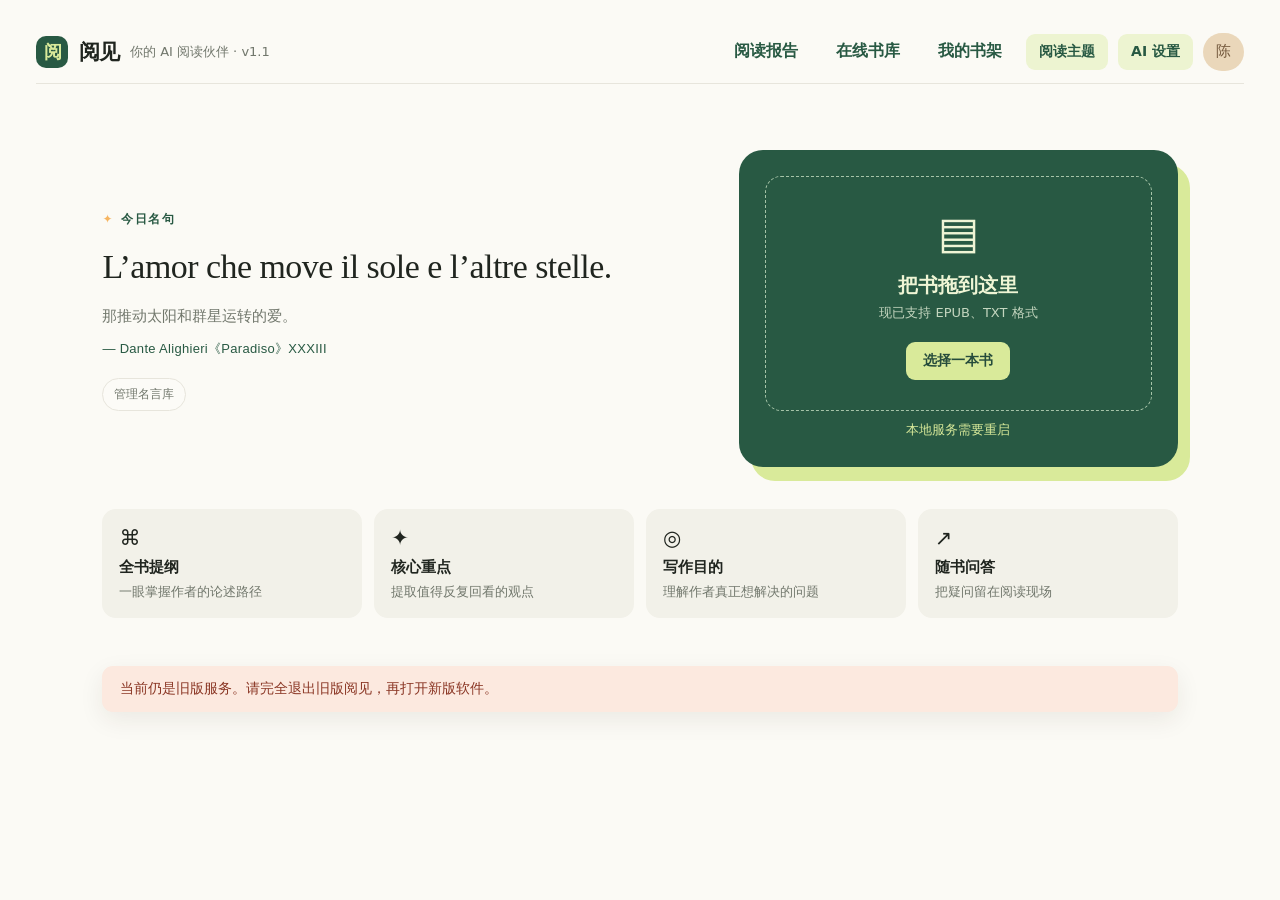
==== commit da13e581: "修复界面数据跨重启持久化" ====
--- a/index.html
+++ b/index.html
@@ -55,6 +55,17 @@
   </main>
   <script>
     if(new URLSearchParams(location.search).has('desktop')){document.body.classList.add('desktop');document.getElementById('brandSub').textContent='Windows 桌面版 · v1.1'}
+    const nativeStorageSetItem=Storage.prototype.setItem,nativeStorageRemoveItem=Storage.prototype.removeItem,nativeStorageClear=Storage.prototype.clear;
+    function restorePersistentUiState(){try{const request=new XMLHttpRequest();request.open('GET','/api/ui-state',false);request.send();if(request.status!==200)return;const state=JSON.parse(request.responseText).state||{};Object.entries(state).forEach(([key,value])=>{if(key.startsWith('yuejian-')&&typeof value==='string')nativeStorageSetItem.call(localStorage,key,value)})}catch(error){console.warn('界面设置恢复失败',error)}}
+    function persistentUiSnapshot(){const state={};for(let index=0;index<localStorage.length;index++){const key=localStorage.key(index);if(key?.startsWith('yuejian-'))state[key]=localStorage.getItem(key)}return state}
+    let uiStateSaveTimer=null,uiStateDirty=false;
+    function persistUiState(keepalive=false){if(uiStateSaveTimer){clearTimeout(uiStateSaveTimer);uiStateSaveTimer=null}uiStateDirty=false;return fetch('/api/ui-state',{method:'POST',headers:{'Content-Type':'application/json'},body:JSON.stringify({state:persistentUiSnapshot()}),keepalive}).catch(error=>{uiStateDirty=true;console.warn('界面设置保存失败',error)})}
+    function queueUiStateSave(){uiStateDirty=true;if(uiStateSaveTimer)clearTimeout(uiStateSaveTimer);uiStateSaveTimer=setTimeout(()=>persistUiState(),180)}
+    restorePersistentUiState();
+    Storage.prototype.setItem=function(key,value){nativeStorageSetItem.call(this,key,value);if(this===localStorage&&String(key).startsWith('yuejian-'))queueUiStateSave()};
+    Storage.prototype.removeItem=function(key){nativeStorageRemoveItem.call(this,key);if(this===localStorage&&String(key).startsWith('yuejian-'))queueUiStateSave()};
+    Storage.prototype.clear=function(){nativeStorageClear.call(this);if(this===localStorage)queueUiStateSave()};
+    window.addEventListener('pagehide',()=>{if(uiStateDirty)persistUiState(true)});
     const fileInput=document.getElementById('fileInput'),drop=document.getElementById('drop'),status=document.getElementById('fileStatus'),workspace=document.getElementById('workspace'),notice=document.getElementById('notice'),title=document.getElementById('bookTitle'),summary=document.querySelector('.summary'),answer=document.getElementById('answer'); let sessionId='',backendReady=false,analysisHtml='',currentChapterIndex=0,currentBookKey='',selectedParagraph=null,selectedText='',currentBookData=null,readingActive=false,readingTimer=null;
     const escapeHtml=value=>String(value??'').replace(/[&<>'"]/g,c=>({'&':'&amp;','<':'&lt;','>':'&gt;',"'":'&#39;','"':'&quot;'}[c]));
     const BUILTIN_QUOTES=[
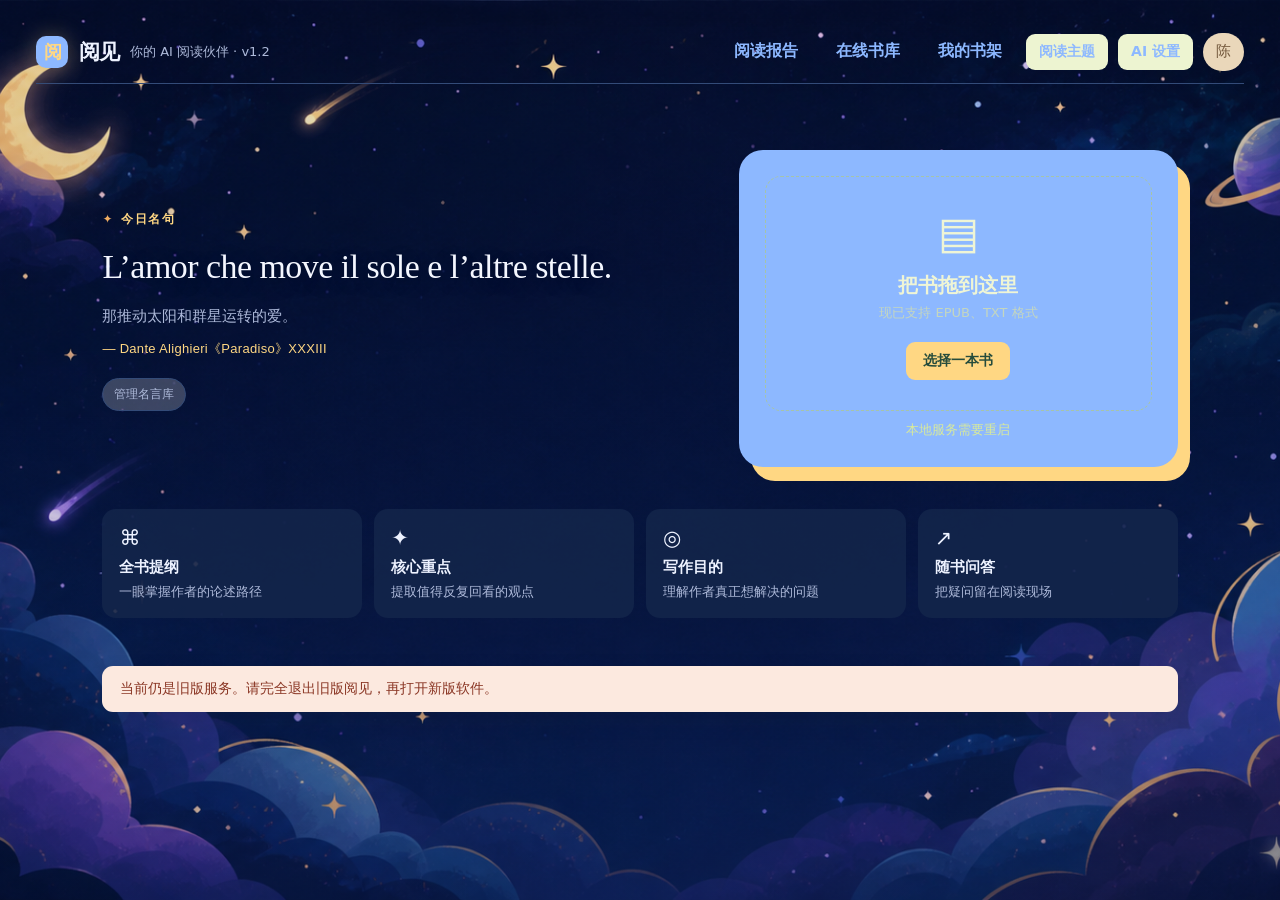
==== commit c5ce1948: "发布阅见 Reader 1.3.0" ====
--- a/index.html
+++ b/index.html
@@ -1,161 +1,474 @@
 <!doctype html>
 <html lang="zh-CN">
-<head>
-  <meta charset="UTF-8" />
-  <meta name="viewport" content="width=device-width, initial-scale=1.0" />
-  <title>阅见</title>
-  <style>
-    :root { --ink:#20251f; --muted:#71776c; --paper:#fbfaf5; --line:#e7e5dc; --green:#285943; --lime:#d9ea9a; --orange:#f6b561; --card:#fffef9; --top-bg:rgba(251,250,245,.94); }
-    body[data-theme="sepia"]{--ink:#382d24;--muted:#7d6a58;--paper:#f4ead7;--line:#dfceb4;--green:#765437;--lime:#e6c98d;--orange:#c98749;--card:#fff8e9;--top-bg:rgba(244,234,215,.94)}
-    body[data-theme="night"]{--ink:#dfe8e2;--muted:#9aa9a0;--paper:#18211d;--line:#34423b;--green:#78b99a;--lime:#b4d785;--orange:#e2a864;--card:#222e28;--top-bg:rgba(24,33,29,.94)}
-    body[data-theme="blue"]{--ink:#24313e;--muted:#667788;--paper:#edf4f7;--line:#d5e0e6;--green:#35647b;--lime:#b8dce5;--orange:#dda365;--card:#f9fcfd;--top-bg:rgba(237,244,247,.94)}
-    body.has-custom-bg{background-image:linear-gradient(rgba(18,27,23,.32),rgba(18,27,23,.32)),var(--custom-bg);background-size:cover;background-position:center;background-attachment:fixed}.has-custom-bg .panel,.has-custom-bg .feature{box-shadow:0 8px 28px rgba(0,0,0,.13)}.desktop .top{background:var(--top-bg)!important}
-    body[data-theme="starry"]{--ink:#edf2ff;--muted:#aebada;--paper:#071631;--line:#334b78;--green:#8db8ff;--lime:#ffd783;--orange:#f0ae63;--card:rgba(15,30,62,.93);--top-bg:rgba(7,19,45,.9);background-image:linear-gradient(rgba(2,10,30,.08),rgba(2,10,30,.2)),url('assets/q-star-sky.png');background-size:cover;background-position:center;background-attachment:fixed}
-    body[data-theme="starry"].has-custom-bg{background-image:linear-gradient(rgba(2,10,30,.3),rgba(2,10,30,.3)),var(--custom-bg)}body[data-theme="starry"] .panel{box-shadow:0 16px 42px rgba(0,4,18,.35);backdrop-filter:blur(10px)}body[data-theme="starry"] .feature,body[data-theme="starry"] .answer,body[data-theme="starry"] .progress-visual,body[data-theme="starry"] .analysis-actions{background:rgba(19,37,75,.88)}body[data-theme="starry"] .lead,body[data-theme="starry"] .reader-body,body[data-theme="starry"] .answer,body[data-theme="starry"] .highlight span{color:#dce5fb}body[data-theme="starry"] .goal,body[data-theme="starry"] .paragraph-note{background:rgba(79,55,65,.72);color:#ffe5bb}body[data-theme="starry"] .pill,body[data-theme="starry"] .domain-tag,body[data-theme="starry"] .chapter-complete,body[data-theme="starry"] .reader-nav button,body[data-theme="starry"] .chapters button:hover,body[data-theme="starry"] .chapters button.active{background:rgba(110,151,230,.25);color:#ddecff}body[data-theme="starry"] .highlight,body[data-theme="starry"] .stat-card{background:rgba(10,24,54,.45)}body[data-theme="starry"] input,body[data-theme="starry"] select{background:#132750;color:#edf2ff;border-color:#405987}body[data-theme="starry"] .brand-mark{box-shadow:0 0 22px rgba(255,215,131,.28)}
-    body[data-theme="cat"]{--ink:#523b31;--muted:#806c5f;--paper:#fff4df;--line:#e9cdb3;--green:#a9634f;--lime:#ffd0b4;--orange:#ef9c70;--card:rgba(255,250,239,.94);--top-bg:rgba(255,245,225,.92);background-image:linear-gradient(rgba(255,247,231,.08),rgba(255,247,231,.08)),url('assets/q-cat-reading.png');background-size:cover;background-position:center;background-attachment:fixed}
-    body[data-theme="cat"].has-custom-bg{background-image:linear-gradient(rgba(255,245,225,.28),rgba(255,245,225,.28)),var(--custom-bg)}body[data-theme="cat"] .panel{box-shadow:0 14px 34px rgba(132,82,48,.15);backdrop-filter:blur(8px)}body[data-theme="cat"] .feature,body[data-theme="cat"] .answer,body[data-theme="cat"] .progress-visual,body[data-theme="cat"] .analysis-actions{background:rgba(255,239,216,.91)}body[data-theme="cat"] .goal,body[data-theme="cat"] .paragraph-note{background:#fff0dc;color:#76513b}body[data-theme="cat"] .pill,body[data-theme="cat"] .domain-tag,body[data-theme="cat"] .chapter-complete,body[data-theme="cat"] .reader-nav button,body[data-theme="cat"] .chapters button:hover,body[data-theme="cat"] .chapters button.active{background:#ffe0ce;color:#8b4f3e}body[data-theme="cat"] .highlight,body[data-theme="cat"] .stat-card{background:rgba(255,252,244,.72)}body[data-theme="cat"] input,body[data-theme="cat"] select{background:#fffaf1;color:#523b31;border-color:#debda5}body[data-theme="cat"] .brand-mark{border-radius:50% 50% 42% 42%;box-shadow:0 6px 16px rgba(173,97,68,.2)}
-    .hero-quote{max-width:720px;padding:10px 0 8px;position:relative}.quote-topic{display:inline-flex;align-items:center;gap:7px;color:var(--green);font-size:12px;font-weight:800;letter-spacing:1.5px}.quote-topic:before{content:"✦";color:var(--orange)}.quote-original{font-family:Georgia,"Songti SC",serif;font-size:clamp(30px,3.2vw,46px);line-height:1.28;letter-spacing:-1.5px;margin:16px 0 12px;color:var(--ink);text-wrap:balance;overflow-wrap:normal}.quote-original.cjk{word-break:keep-all}.quote-line{display:block;width:max-content;max-width:100%;white-space:nowrap}.quote-original.foreign{font-size:clamp(28px,2.65vw,37px);line-height:1.38;letter-spacing:-.5px;hyphens:none}.quote-translation{font-family:"Microsoft YaHei",sans-serif;font-size:15px;line-height:1.75;color:var(--muted);max-width:650px;margin-bottom:11px;text-wrap:balance}.quote-author{display:block;font-family:"Microsoft YaHei",sans-serif;font-size:13px;font-style:normal;color:var(--green);letter-spacing:.3px}.quote-manage{margin-top:20px;padding:7px 11px;border:1px solid var(--line);border-radius:999px;background:rgba(255,255,255,.22);color:var(--muted);font-size:12px}.quote-manage:hover{color:var(--green);border-color:var(--green)}body[data-theme="starry"] .quote-original{color:#f4f7ff;text-shadow:0 4px 24px rgba(0,0,0,.22)}body[data-theme="starry"] .quote-topic,body[data-theme="starry"] .quote-author{color:#ffd783}body[data-theme="cat"] .quote-original{color:#56382e}.quote-card{max-width:980px;width:min(94vw,980px);height:min(86vh,820px);display:flex;flex-direction:column}.quote-manager{display:grid;grid-template-columns:1.2fr .8fr;gap:22px;min-height:0;flex:1}.quote-list{overflow:auto;padding-right:8px}.quote-item{border:1px solid var(--line);border-radius:12px;padding:14px;margin-bottom:10px;background:var(--paper)}.quote-item-top{display:flex;justify-content:flex-end;align-items:center;gap:7px}.quote-pin,.quote-random{border:1px solid var(--line);background:transparent;color:var(--green);border-radius:7px;padding:5px 9px;font-size:11px;font-weight:800}.quote-pin.active{background:var(--green);color:white;border-color:var(--green)}.quote-random{margin-top:10px}.quote-delete{background:transparent;color:#a94d41;font-size:12px;padding:5px 6px}.quote-item blockquote{font-family:Georgia,"Songti SC",serif;font-size:15px;line-height:1.65;margin:7px 0 5px}.quote-item small{color:var(--muted)}.quote-source-link{color:var(--green);font-size:11px;margin-left:8px}.quote-form{border-left:1px solid var(--line);padding-left:22px;overflow:auto}.quote-form textarea{width:100%;min-height:72px;resize:vertical;border:1px solid var(--line);border-radius:9px;padding:11px;background:#fff;font:inherit}.quote-form .save{width:100%;margin-top:17px}.library-card{max-width:1180px;width:min(94vw,1180px);height:min(88vh,900px);display:flex;flex-direction:column;padding:34px}.library-head{display:flex;justify-content:space-between;align-items:flex-start;gap:24px}.library-head h2{font-size:36px;margin-bottom:7px}.library-head p{margin:0}.library-close{width:42px;height:42px;border-radius:50%;background:var(--paper);color:var(--green);font-size:25px;font-weight:500;flex:none}.library-grid{display:grid;grid-template-columns:repeat(auto-fill,minmax(210px,1fr));gap:20px;overflow:auto;margin-top:24px;padding:2px 8px 18px 2px;min-height:0;flex:1}.library-book{display:flex;flex-direction:column;border:1px solid var(--line);border-radius:17px;padding:15px;background:var(--paper);min-width:0;transition:.2s;box-shadow:0 5px 16px rgba(24,38,30,.05)}.library-book:hover{transform:translateY(-3px);box-shadow:0 14px 30px rgba(24,38,30,.13)}.library-cover{width:100%;height:225px;border-radius:11px;object-fit:contain;background:#e7e5dc;display:block}.generated-cover{display:flex;flex-direction:column;justify-content:space-between;padding:20px;background:linear-gradient(145deg,var(--green),#182f2a);color:#fff;position:relative;overflow:hidden}.generated-cover:after{content:"";position:absolute;width:120px;height:120px;border:1px solid rgba(255,255,255,.23);border-radius:50%;right:-40px;bottom:-35px}.generated-cover small,.generated-cover span{font-size:10px;letter-spacing:1.5px;color:var(--lime)}.generated-cover strong{font-family:Georgia,"Songti SC",serif;font-size:23px;line-height:1.4;z-index:1}.library-info{min-width:0;flex:1;padding:13px 2px 11px}.library-info b{display:block;white-space:nowrap;overflow:hidden;text-overflow:ellipsis;margin-bottom:6px;font-size:16px}.library-info span{display:block;color:var(--muted);font-size:11px;line-height:1.65}.library-open{width:100%;background:var(--green);color:white;border-radius:9px;padding:10px;font-weight:800}.library-empty{grid-column:1/-1;text-align:center;color:var(--muted);padding:70px 10px;border:1px dashed var(--line);border-radius:13px}@media(max-width:650px){.quote-original,.quote-original.foreign{font-size:29px}.quote-manager{grid-template-columns:1fr}.quote-form{border-left:0;border-top:1px solid var(--line);padding:18px 0 0}.quote-card{height:92vh}.library-card{padding:22px}.library-grid{grid-template-columns:1fr 1fr;gap:12px}.library-cover{height:180px}.library-head h2{font-size:28px}}
-    .reader-body p.paragraph-selected{background:#e4efc5;color:#254536;border-left-color:var(--green);box-shadow:inset 0 0 0 1px rgba(40,89,67,.12)}.reader-body ::selection{background:#b9d58c;color:#19382b}body[data-theme="sepia"] .reader-body p.paragraph-selected{background:#ead3a8;color:#4b3527;border-left-color:#9a6d40}body[data-theme="sepia"] .reader-body ::selection{background:#d8b77b;color:#37261c}body[data-theme="blue"] .reader-body p.paragraph-selected{background:#c9e2eb;color:#23495b;border-left-color:#4e8299}body[data-theme="blue"] .reader-body ::selection{background:#9cc9d8;color:#173746}body[data-theme="night"] .reader-body p.paragraph-selected{background:#315244;color:#f0f7f3;border-left-color:#93c8ac}body[data-theme="night"] .reader-body p:hover{background:#263b32}body[data-theme="night"] .reader-body ::selection{background:#54806b;color:#fff}body[data-theme="starry"] .reader-body p.paragraph-selected{background:#1f457e;color:#f4f7ff;border-left-color:#ffd783;box-shadow:inset 0 0 0 1px rgba(170,201,255,.3),0 7px 20px rgba(0,5,24,.2)}body[data-theme="starry"] .reader-body p:hover{background:#193660}body[data-theme="starry"] .reader-body ::selection{background:#557fc5;color:#fff}body[data-theme="starry"] .reader-body p.marked-red{background:#562e46;color:#ffe4ea;border-left-color:#ff91ad}body[data-theme="starry"] .selection-toolbar{background:#132b56}body[data-theme="cat"] .reader-body p.paragraph-selected{background:#ffd9c8;color:#653d32;border-left-color:#c8755d;box-shadow:inset 0 0 0 1px rgba(169,99,79,.16)}body[data-theme="cat"] .reader-body p:hover{background:#fff0e2}body[data-theme="cat"] .reader-body ::selection{background:#f3ae91;color:#552f26}body[data-theme="cat"] .reader-body p.marked-red{background:#ffe2df;color:#9b3f45;border-left-color:#d9666d}body[data-theme="cat"] .selection-toolbar{background:#8b5949}
-    *{box-sizing:border-box} body{margin:0;background:var(--paper);color:var(--ink);font-family:"Microsoft YaHei","PingFang SC",system-ui,sans-serif} button,input{font:inherit} button{cursor:pointer;border:0}
-    .shell{max-width:1440px;margin:auto;padding:20px 36px 56px}.top{height:64px;display:flex;align-items:center;justify-content:space-between;border-bottom:1px solid var(--line)}.desktop .shell{max-width:none;padding:0 30px 48px}.desktop .top{height:70px;position:sticky;top:0;z-index:10;background:rgba(251,250,245,.94);backdrop-filter:blur(14px)}.desktop .intro{padding-top:48px}.desktop .workspace{margin-left:2%;margin-right:2%;grid-template-columns:260px minmax(540px,1fr) 320px}.desktop .features{margin-left:5%;margin-right:5%}
-    .brand{display:flex;align-items:center;gap:11px;font-size:21px;font-weight:800;letter-spacing:-1px}.brand-mark{width:32px;height:32px;border-radius:10px;background:var(--green);color:var(--lime);display:grid;place-items:center;font-size:18px}.brand small{color:var(--muted);font-size:13px;font-weight:500;letter-spacing:0}.actions{display:flex;gap:10px;align-items:center}.ghost{background:transparent;color:var(--green);font-weight:700;padding:10px 14px}.profile{min-width:38px;height:38px;border-radius:999px;background:#ead7ba;display:grid;place-items:center;color:#755a3e;padding:0 13px;font-size:15px;white-space:nowrap;transition:.18s}.profile.has-image{width:38px;min-width:38px;padding:0;border-radius:50%;overflow:hidden}.profile img{display:block;width:100%;height:100%;object-fit:cover}.profile:hover{transform:translateY(-1px);box-shadow:0 6px 15px rgba(71,52,35,.15)}.profile-card{max-width:460px}.profile-preview{display:flex;align-items:center;gap:14px;padding:14px;border:1px solid var(--line);border-radius:12px;background:var(--paper);margin:12px 0 18px}.profile-preview .profile{height:50px;min-width:50px;font-size:17px;flex:none}.profile-preview .profile.has-image{width:50px}.profile-preview b{display:block}.profile-preview small{color:var(--muted)}.avatar-tools{display:flex;gap:9px;align-items:center;margin:12px 0 4px}.avatar-upload{display:inline-flex!important;align-items:center;justify-content:center;background:var(--green);color:#fff!important;border-radius:8px;padding:9px 13px;font-size:12px;font-weight:800;cursor:pointer}.avatar-upload input{display:none}.avatar-remove{border:1px solid var(--line);border-radius:8px;background:var(--paper);color:var(--muted);padding:8px 12px;font-size:12px}.settings{background:#edf4d1;color:var(--green);border-radius:9px;padding:9px 13px;font-weight:800;font-size:14px}
-    .intro{display:grid;grid-template-columns:1.15fr .85fr;gap:44px;padding:66px 5.5% 42px;align-items:center}.eyebrow{font-size:13px;color:var(--green);font-weight:800;letter-spacing:1.2px}.intro h1{font-family:Georgia,"Songti SC",serif;font-size:52px;line-height:1.16;letter-spacing:-2px;margin:13px 0 18px}.intro p{font-size:17px;line-height:1.8;color:var(--muted);max-width:520px;margin:0}.upload{background:var(--green);border-radius:24px;padding:26px;box-shadow:12px 14px 0 var(--lime)}
-    .drop{height:235px;border:1.5px dashed #a6c4a8;border-radius:16px;color:#eff5d5;display:flex;flex-direction:column;align-items:center;justify-content:center;text-align:center;padding:20px}.drop b{font-size:20px;margin:14px 0 5px}.drop span{font-size:13px;color:#c4d6bf}.book-icon{font-size:44px}.file-button{display:inline-block;margin-top:20px;padding:10px 17px;border-radius:9px;background:var(--lime);color:#264c3c;font-weight:800;font-size:14px}.file-button input{display:none}.file-status{min-height:20px;text-align:center;color:#d9ea9a;font-size:13px;margin:10px 0 0}
-    .features{display:grid;grid-template-columns:repeat(4,1fr);gap:12px;margin:0 5.5% 48px}.feature{background:#f2f1e9;border-radius:14px;padding:17px}.feature strong{display:block;font-size:15px;margin:8px 0 4px}.feature span{font-size:13px;color:var(--muted)}.feature i{font-style:normal;font-size:21px}
-    .workspace{display:none;margin:10px 5.5% 0;grid-template-columns:250px minmax(0,1fr) 300px;gap:18px;align-items:start;animation:show .35s ease}@keyframes show{from{opacity:0;transform:translateY(10px)}to{opacity:1;transform:none}}.panel{background:var(--card);border:1px solid var(--line);border-radius:16px}.toc{padding:19px;position:sticky;top:18px}.book-title{font-family:Georgia,"Songti SC",serif;font-size:18px;line-height:1.45;margin:8px 0}.author{font-size:13px;color:var(--muted);margin-bottom:22px}.toc-label,.side-title{font-size:12px;color:var(--muted);font-weight:800;letter-spacing:.8px}.chapters{list-style:none;padding:8px 0;margin:0}.chapters button{background:none;text-align:left;width:100%;padding:10px 9px;border-radius:8px;color:#62685d;font-size:14px}.chapters button:hover,.chapters button.active{background:#edf4d1;color:var(--green);font-weight:700}
-    .summary{padding:27px 31px;min-height:650px}.summary-top{display:flex;justify-content:space-between;align-items:center}.pill{background:#edf4d1;color:var(--green);font-size:12px;font-weight:800;padding:6px 9px;border-radius:999px}.summary h2{font-family:Georgia,"Songti SC",serif;font-size:30px;letter-spacing:-1px;margin:20px 0 8px}.lead{font-size:16px;line-height:1.8;color:#4f564c}.goal{border-left:3px solid var(--orange);padding:9px 15px;margin:23px 0;background:#fffaf1;font-size:14px;line-height:1.7}.goal b{display:block;color:#9d6421;margin-bottom:3px}.highlights{display:grid;grid-template-columns:1fr 1fr;gap:12px;margin-top:20px}.highlight{border:1px solid var(--line);padding:15px;border-radius:11px}.highlight b{display:block;font-size:14px;color:var(--green);margin-bottom:6px}.highlight span{font-size:13px;line-height:1.6;color:var(--muted)}.view-tabs{display:flex;gap:6px;border-bottom:1px solid var(--line);margin:-7px 0 24px;padding-bottom:12px}.view-tab{background:transparent;color:var(--muted);padding:8px 13px;border-radius:8px;font-weight:800}.view-tab.active{background:var(--green);color:white}.reader-head{display:flex;justify-content:space-between;align-items:center;gap:18px;border-bottom:1px solid var(--line);padding-bottom:16px;margin-bottom:12px}.reader-head h2{margin:0;font-size:25px}.reader-format-bar{max-width:760px;margin:0 auto 18px;display:flex;align-items:center;justify-content:flex-end;gap:10px;padding:9px 11px;border:1px solid var(--line);border-radius:10px;background:var(--paper);font-size:12px;color:var(--muted)}.reader-format-bar label{display:flex;align-items:center;gap:7px;white-space:nowrap}.reader-format-bar select{border:1px solid var(--line);border-radius:7px;background:var(--card);color:var(--ink);padding:6px 8px;font-size:12px}.reader-format-bar input[type="range"]{width:120px;accent-color:var(--green)}.reader-size-value{min-width:34px;color:var(--green);font-weight:800}.reader-body{font-family:var(--reader-font,Georgia,"Songti SC",serif);font-size:var(--reader-font-size,17px);line-height:2;color:#343a32;max-width:760px;margin:auto}.reader-body h1{font-size:1.75em;text-align:center;margin:22px 0 38px}.reader-body h3{font-size:1.18em;margin:28px 0 12px;color:#38483e}.reader-body p{text-indent:2em;margin:0 0 1em;padding:5px 8px;border-left:3px solid transparent;border-radius:4px;cursor:text;transition:.15s}.reader-body p:hover{background:#f8f7ef}.reader-body p.paragraph-selected{background:#eef4d7;border-left-color:var(--green)}.reader-body p.marked-red{color:#a92d2d;background:#fff0ed;border-left-color:#dc5e50}.paragraph-note{font-family:"Microsoft YaHei",sans-serif;font-size:13px;line-height:1.6;color:#755a3e;background:#fff7df;border-left:3px solid var(--orange);padding:9px 12px;margin:-8px 8px 16px}.selection-toolbar{display:none;position:sticky;top:10px;z-index:3;max-width:760px;margin:0 auto 18px;padding:8px;background:#253f34;border-radius:11px;box-shadow:0 8px 24px rgba(29,55,43,.2);gap:6px;align-items:center}.selection-toolbar.show{display:flex}.selection-toolbar span{color:#dce7d7;font-size:12px;padding:0 8px;white-space:nowrap;overflow:hidden;text-overflow:ellipsis;flex:1}.selection-toolbar button{background:#f6f4e9;color:#285943;border-radius:7px;padding:7px 10px;font-weight:800;font-size:12px;white-space:nowrap}.selection-toolbar button.danger{color:#a53c32}.reader-loading{color:var(--muted);padding:60px 0;text-align:center}.reader-nav{display:flex;justify-content:space-between;gap:12px;margin:42px auto 8px;max-width:760px}.reader-nav button{background:#edf4d1;color:var(--green);padding:11px 16px;border-radius:9px;font-weight:800}.reader-nav button:disabled{opacity:.35;cursor:default}.chapters{max-height:570px;overflow:auto}.progress-card{display:none;margin-top:14px;background:rgba(255,255,255,.1);border-radius:12px;padding:13px 14px;color:#eff5d5}.progress-card.show{display:block}.progress-line{height:7px;background:rgba(255,255,255,.18);border-radius:99px;overflow:hidden;margin:9px 0}.progress-fill{height:100%;width:0;background:var(--lime);border-radius:99px;transition:width .6s ease}.progress-meta{display:flex;justify-content:space-between;gap:10px;font-size:12px;color:#c8dcc3}
-    .analysis-actions{display:flex;align-items:center;justify-content:space-between;gap:12px;padding:11px 13px;background:#f3f6e7;border-radius:10px;margin-bottom:18px;font-size:12px;color:#68705f}.analysis-actions button{background:var(--green);color:white;border-radius:8px;padding:8px 12px;font-weight:800;white-space:nowrap}.reading-dashboard{margin:8px 0 28px}.dashboard-head{display:flex;align-items:flex-end;justify-content:space-between;gap:14px;margin-bottom:12px}.dashboard-head h3{margin:0;font-size:20px}.domain-tags{display:flex;gap:6px;flex-wrap:wrap;justify-content:flex-end}.domain-tag{font-size:12px;padding:5px 8px;border-radius:999px;background:#edf4d1;color:var(--green);font-weight:800}.stats-grid{display:grid;grid-template-columns:repeat(4,1fr);gap:9px}.stat-card{border:1px solid var(--line);border-radius:10px;padding:11px}.stat-card span{display:block;font-size:11px;color:var(--muted);margin-bottom:5px}.stat-card b{font-size:19px;color:var(--green)}.progress-visual{display:grid;grid-template-columns:120px 1fr;align-items:center;gap:20px;margin-top:12px;padding:14px;background:#f6f5ee;border-radius:12px}.progress-ring{width:98px;height:98px;border-radius:50%;display:grid;place-items:center;position:relative}.progress-ring:after{content:"";position:absolute;inset:10px;background:var(--card);border-radius:50%}.progress-ring b{z-index:1;font-size:20px;color:var(--green)}.activity-title{font-size:12px;font-weight:800;color:var(--muted);margin-bottom:9px}.activity-chart{display:flex;align-items:end;gap:7px;height:62px}.activity-day{flex:1;display:flex;flex-direction:column;justify-content:end;align-items:center;height:100%;gap:4px}.activity-bar{width:100%;max-width:24px;min-height:3px;background:var(--green);border-radius:4px 4px 2px 2px}.activity-day small{font-size:10px;color:var(--muted)}.chapter-complete{background:#edf4d1;color:var(--green);padding:7px 10px;border-radius:8px;font-weight:800}.chapter-complete.done{background:var(--green);color:white}.assistant{padding:19px;display:flex;flex-direction:column;position:sticky;top:18px;height:calc(100vh - 36px);max-height:760px;align-self:start}.side-title{margin-bottom:16px}.answer{background:#f3f2eb;border-radius:12px;padding:14px;font-size:14px;line-height:1.7;color:#50564b;flex:1;min-height:0;overflow-y:auto}.answer b{display:block;color:var(--ink);margin-bottom:5px}.ask{display:flex;gap:7px;margin-top:14px;flex:none}.ask input{min-width:0;flex:1;border:1px solid var(--line);border-radius:9px;padding:10px;background:white;font-size:13px}.ask button{border-radius:9px;background:var(--green);color:#fff;padding:0 12px;font-weight:bold}
-    .deep-analysis{margin-top:30px}.analysis-section{margin:28px 0}.analysis-section-head{display:flex;align-items:flex-start;justify-content:space-between;gap:14px;margin-bottom:13px}.analysis-section-head h3{font-family:Georgia,"Songti SC",serif;font-size:22px;margin:0}.analysis-section-head p{font-size:12px;color:var(--muted);margin:4px 0 0}.analysis-grid{display:grid;grid-template-columns:1fr 1fr;gap:11px}.analysis-card{border:1px solid var(--line);border-radius:12px;padding:15px;background:color-mix(in srgb,var(--card) 88%,var(--paper));min-width:0}.analysis-card b{display:block;color:var(--green);font-size:14px;margin-bottom:7px}.analysis-card p{font-size:13px;line-height:1.75;color:var(--muted);margin:0}.analysis-card p+p{margin-top:7px}.chapter-chips{display:flex;flex-wrap:wrap;gap:5px;margin-top:10px}.chapter-chip{font-size:10px;padding:4px 7px;border-radius:999px;background:var(--paper);border:1px solid var(--line);color:var(--muted)}.reading-path{display:grid;gap:10px;counter-reset:path}.path-step{display:grid;grid-template-columns:35px 1fr;gap:12px;align-items:start;border:1px solid var(--line);border-radius:12px;padding:14px;background:var(--card)}.path-step:before{counter-increment:path;content:counter(path);width:30px;height:30px;display:grid;place-items:center;border-radius:50%;background:var(--green);color:white;font-weight:900}.path-step b{display:block;color:var(--green);margin-bottom:5px}.path-step p{font-size:13px;line-height:1.7;color:var(--muted);margin:3px 0}.analysis-bullets{margin:0;padding:0;list-style:none;display:grid;gap:8px}.analysis-bullets li{position:relative;padding:10px 12px 10px 32px;border-radius:10px;background:var(--paper);font-size:13px;line-height:1.7}.analysis-bullets li:before{content:"✦";position:absolute;left:12px;color:var(--orange)}.question-card{border-left:3px solid var(--orange)}.question-card b{color:var(--ink)}.memory-grid{display:grid;grid-template-columns:1fr 1fr;gap:9px}.memory-card{border:1px solid var(--line);border-radius:10px;padding:13px;background:var(--paper)}.memory-card b{display:block;font-size:13px;margin-bottom:6px}.memory-card span{font-size:12px;line-height:1.65;color:var(--muted)}.legacy-analysis{padding:12px 14px;border:1px dashed var(--orange);border-radius:10px;color:var(--muted);font-size:13px;margin:18px 0}.overview-box{display:grid;grid-template-columns:1fr 1fr;gap:10px;margin:16px 0 24px}.overview-box .analysis-card:first-child{grid-column:1/-1}.overview-label{font-size:11px!important;letter-spacing:.5px;text-transform:uppercase;color:var(--orange)!important}@media(max-width:700px){.analysis-grid,.memory-grid,.overview-box{grid-template-columns:1fr}.overview-box .analysis-card:first-child{grid-column:auto}}
-    .notice{display:none;margin:20px 5.5%;padding:14px 18px;border-radius:11px;background:#fff4dc;color:#765525;font-size:14px;box-shadow:0 8px 24px rgba(48,39,22,.08);transition:opacity .25s ease}.notice.show{display:block}.notice.hiding{opacity:0}.modal{position:fixed;inset:0;background:rgba(15,24,22,.58);backdrop-filter:blur(7px);display:none;align-items:center;justify-content:center;padding:20px;z-index:5}.modal.open{display:flex}.modal-card{max-width:450px;width:100%;background:var(--card);border:1px solid color-mix(in srgb,var(--line) 76%,transparent);border-radius:18px;padding:28px;box-shadow:0 24px 80px rgba(0,0,0,.28)}.modal-card h2{font-family:Georgia,"Songti SC",serif;margin:0 0 8px;font-size:27px}.modal-card p{font-size:14px;color:var(--muted);line-height:1.65;margin:0 0 20px}.modal-card label{display:block;font-size:13px;font-weight:800;margin:15px 0 6px}.modal-card input,.modal-card select{width:100%;border:1px solid var(--line);border-radius:9px;padding:11px;background:#fff;font-size:14px}.modal-actions{display:flex;justify-content:flex-end;gap:9px;margin-top:22px}.save{background:var(--green);color:white;border-radius:9px;padding:10px 16px;font-weight:800}.cancel{background:#f1f0e9;color:#596057;border-radius:9px;padding:10px 16px;font-weight:800}.analysis-confirm-card{max-width:530px;padding:0;overflow:hidden}.analysis-confirm-hero{padding:26px 28px 20px;background:linear-gradient(145deg,color-mix(in srgb,var(--green) 12%,var(--card)),var(--card));display:grid;grid-template-columns:48px 1fr;gap:15px;align-items:start}.analysis-confirm-icon{width:48px;height:48px;border-radius:15px;background:var(--green);color:white;display:grid;place-items:center;font-size:22px;box-shadow:0 9px 22px color-mix(in srgb,var(--green) 28%,transparent)}.analysis-confirm-card h2{font-size:25px;margin:1px 0 7px}.analysis-confirm-card p{margin:0}.analysis-confirm-details{margin:0 28px;padding:15px 0;display:grid;gap:9px;border-top:1px solid var(--line);border-bottom:1px solid var(--line)}.analysis-confirm-detail{display:flex;align-items:flex-start;gap:9px;font-size:13px;line-height:1.55;color:var(--muted)}.analysis-confirm-detail:before{content:"✓";color:var(--green);font-weight:900}.analysis-confirm-card .modal-actions{padding:0 28px 24px;margin-top:18px}.analysis-confirm-card .save,.analysis-confirm-card .cancel{padding:11px 18px}@media(max-width:900px){.shell{padding:14px 18px}.intro{grid-template-columns:1fr;padding:44px 3%}.intro h1{font-size:40px}.features{grid-template-columns:1fr 1fr;margin:0 3% 35px}.workspace{grid-template-columns:1fr;margin:0 3%}.assistant{position:static;height:auto;max-height:none;min-height:280px}.toc{display:none}.selection-toolbar{top:4px;flex-wrap:wrap}.selection-toolbar span{flex-basis:100%}.stats-grid{grid-template-columns:1fr 1fr}.progress-visual{grid-template-columns:100px 1fr}}@media(max-width:500px){.top .ghost{display:none}.intro h1{font-size:34px}.features{grid-template-columns:1fr}.highlights{grid-template-columns:1fr}.summary{padding:22px}.upload{padding:16px}.stats-grid{grid-template-columns:1fr 1fr}.dashboard-head{align-items:flex-start;flex-direction:column}.domain-tags{justify-content:flex-start}.progress-visual{grid-template-columns:1fr}.progress-ring{margin:auto}}
-    .catalog-card{height:min(90vh,940px);display:flex;flex-direction:column}.catalog-search{display:flex;gap:9px;margin-top:20px}.catalog-search input{flex:1;min-width:0}.catalog-search button{background:var(--green);color:white;border-radius:9px;padding:0 19px;font-weight:800}.catalog-notice{font-size:12px;color:var(--muted);line-height:1.65;margin:10px 0 0}.custom-source-panel{margin-top:14px;padding:13px 14px;border:1px solid var(--line);border-radius:13px;background:color-mix(in srgb,var(--paper) 82%,var(--card));display:grid;gap:10px}.custom-source-head{display:flex;align-items:flex-start;justify-content:space-between;gap:14px}.custom-source-head b{font-size:14px}.custom-source-head span{font-size:11px;color:var(--muted);line-height:1.5}.custom-source-form{display:grid;grid-template-columns:minmax(130px,.6fr) minmax(230px,1.8fr) auto;gap:8px}.custom-source-form input{min-width:0;border:1px solid var(--line);border-radius:8px;padding:9px 10px;background:var(--card);color:var(--ink)}.custom-source-form button{background:var(--green);color:white;border-radius:8px;padding:0 14px;font-weight:800}.custom-source-list{display:flex;gap:7px;flex-wrap:wrap}.custom-source-item{display:flex;align-items:center;gap:2px;border:1px solid var(--line);border-radius:999px;background:var(--card);padding-left:11px}.custom-source-item a{font-size:12px;color:var(--green);font-weight:800;padding:7px 5px;max-width:220px;white-space:nowrap;overflow:hidden;text-overflow:ellipsis}.custom-source-delete{width:28px;height:28px;border-radius:50%;color:var(--muted);font-size:15px}.custom-source-empty{font-size:11px;color:var(--muted)}.catalog-grid{display:grid;grid-template-columns:repeat(auto-fill,minmax(190px,1fr));gap:16px;overflow:auto;min-height:0;flex:1;margin-top:14px;padding:2px 7px 16px 2px}.catalog-book{border:1px solid var(--line);border-radius:15px;padding:13px;background:var(--paper);display:flex;flex-direction:column;min-width:0}.catalog-cover{height:220px;width:100%;object-fit:contain;border-radius:9px;background:color-mix(in srgb,var(--green) 9%,var(--paper));margin-bottom:11px}.catalog-cover-fallback{height:220px;border-radius:9px;background:linear-gradient(145deg,var(--green),#172f29);color:white;display:none;place-items:center;text-align:center;padding:18px;font-family:Georgia,"Songti SC",serif;font-size:20px;line-height:1.5;margin-bottom:11px}.catalog-info{flex:1}.catalog-info b{display:block;font-size:15px;line-height:1.45;margin-bottom:5px}.catalog-info span{display:block;color:var(--muted);font-size:11px;line-height:1.55}.catalog-links{display:flex;justify-content:space-between;align-items:center;gap:7px;margin-top:11px}.catalog-source{font-size:10px;color:var(--green)}.catalog-download{background:var(--green);color:white;border-radius:8px;padding:8px 10px;font-size:12px;font-weight:800}.catalog-download:disabled{opacity:.65;cursor:default}.catalog-empty{grid-column:1/-1;border:1px dashed var(--line);border-radius:13px;text-align:center;color:var(--muted);padding:70px 20px}.modal-card.library-card{max-width:1180px;width:min(94vw,1180px)}.modal-card.quote-card{max-width:980px;width:min(94vw,980px)}.modal-card.catalog-card{max-width:1120px;width:min(94vw,1120px)}@media(max-width:700px){.custom-source-form{grid-template-columns:1fr}.custom-source-form button{padding:10px}}
-    .wikisource-fallback{display:inline-flex;align-items:center;align-self:flex-start;margin-top:8px;padding:7px 10px;border:1px solid var(--line);border-radius:8px;color:var(--green);font-size:12px;font-weight:800;background:var(--paper)}.wikisource-fallback:not([href]){display:none}.wikisource-fallback:hover{background:color-mix(in srgb,var(--green) 9%,var(--paper))}
-    .reading-report-card{max-width:1180px;width:min(95vw,1180px);height:min(90vh,900px);display:flex;flex-direction:column;padding:32px;overflow:hidden}.report-scale-tabs{display:flex;gap:7px;margin:22px 0 18px;padding:5px;background:var(--paper);border:1px solid var(--line);border-radius:13px;width:max-content}.report-scale-tab{min-width:72px;padding:9px 17px;border-radius:9px;background:transparent;color:var(--muted);font-weight:800}.report-scale-tab.active{background:var(--green);color:#fff;box-shadow:0 5px 14px rgba(24,60,43,.18)}.reading-report-content{overflow:auto;min-height:0;padding:1px 7px 24px 1px}.report-period{display:flex;align-items:end;justify-content:space-between;gap:15px;margin-bottom:14px}.report-period h3{font-family:Georgia,"Songti SC",serif;font-size:27px;margin:0}.report-period p{font-size:12px;color:var(--muted);margin:4px 0 0}.report-metrics{display:grid;grid-template-columns:repeat(4,1fr);gap:12px;margin-bottom:16px}.report-metric{border:1px solid var(--line);border-radius:13px;padding:16px;background:var(--paper)}.report-metric span{display:block;color:var(--muted);font-size:12px;margin-bottom:8px}.report-metric b{font-family:Georgia,"Songti SC",serif;color:var(--green);font-size:25px}.report-grid{display:grid;grid-template-columns:minmax(0,1.35fr) minmax(280px,.65fr);gap:15px}.report-panel{border:1px solid var(--line);border-radius:14px;padding:18px;background:var(--paper);min-width:0}.report-panel h4{font-size:15px;margin:0 0 15px}.report-trend{height:190px;display:flex;gap:8px;align-items:flex-end;padding:12px 3px 0}.report-column{height:100%;flex:1;display:flex;flex-direction:column;align-items:center;justify-content:flex-end;gap:7px;min-width:0}.report-column i{display:block;width:min(34px,72%);min-height:4px;border-radius:7px 7px 3px 3px;background:linear-gradient(180deg,var(--lime),var(--green));transition:.25s}.report-column b{font-size:10px;color:var(--green);height:14px}.report-column small{font-size:10px;color:var(--muted);white-space:nowrap}.report-distribution{display:grid;gap:12px}.report-distribution-row{display:grid;grid-template-columns:minmax(70px,110px) 1fr auto;align-items:center;gap:10px;font-size:12px}.report-distribution-row>span:first-child{overflow:hidden;text-overflow:ellipsis;white-space:nowrap}.report-distribution-row i{display:block;height:8px;border-radius:99px;background:linear-gradient(90deg,var(--green),var(--lime))}.report-distribution-row b{font-size:11px;color:var(--muted);font-weight:600}.report-book-list{display:grid;gap:9px}.report-book-row{display:grid;grid-template-columns:minmax(0,1fr) auto;gap:12px;padding:11px 12px;border:1px solid var(--line);border-radius:10px;background:var(--card)}.report-book-row strong{display:block;white-space:nowrap;overflow:hidden;text-overflow:ellipsis;font-size:13px}.report-book-row small{color:var(--muted);font-size:10px}.report-book-row b{text-align:right;color:var(--green);font-size:12px}.report-wide{grid-column:1/-1}.report-empty{text-align:center;padding:72px 20px;border:1px dashed var(--line);border-radius:14px;color:var(--muted)}.report-note{font-size:11px;color:var(--muted);margin-top:13px;line-height:1.7}.report-category-table{width:100%;border-collapse:collapse;font-size:12px}.report-category-table th,.report-category-table td{text-align:left;padding:10px 8px;border-bottom:1px solid var(--line)}.report-category-table th{color:var(--muted);font-weight:600}.report-category-table td:last-child,.report-category-table th:last-child{text-align:right}@media(max-width:800px){.reading-report-card{padding:20px;height:94vh}.report-metrics{grid-template-columns:1fr 1fr}.report-grid{grid-template-columns:1fr}.report-wide{grid-column:auto}.report-scale-tabs{width:100%}.report-scale-tab{flex:1;min-width:0;padding:8px}.report-period{align-items:flex-start;flex-direction:column}}
-    .bulk-import{margin-top:24px;padding-top:20px;border-top:1px solid var(--line)}.bulk-import h3{margin-bottom:5px}.bulk-import p{font-size:11px;line-height:1.65;color:var(--muted);margin:0 0 10px}.bulk-import textarea{min-height:150px}.bulk-import button{width:100%;margin-top:10px;background:var(--green);color:#fff;border-radius:9px;padding:10px;font-weight:800}.bulk-import button:disabled{opacity:.55;cursor:wait}.custom-source-built-in{font-size:10px;color:var(--muted);padding:2px 6px;border:1px solid var(--line);border-radius:99px}
-  </style>
-</head>
-<body>
-  <main class="shell">
-    <header class="top"><div class="brand"><div class="brand-mark">阅</div>阅见 <small id="brandSub">你的 AI 阅读伙伴 · v1.1</small></div><div class="actions"><button class="ghost" id="readingReportButton">阅读报告</button><button class="ghost" id="onlineLibraryButton">在线书库</button><button class="ghost" id="bookshelfButton">我的书架</button><button class="settings" id="themeButton">阅读主题</button><button class="settings" id="settingsButton">AI 设置</button><button class="profile" id="profileButton" title="设置用户名称" aria-label="设置用户名称">陈</button></div></header>
-    <section class="intro" id="welcome"><div class="hero-quote"><div class="quote-topic">今日名句</div><blockquote class="quote-original" id="quoteOriginal">正在从名言库中选择一句…</blockquote><div class="quote-translation" id="quoteTranslation"></div><cite class="quote-author" id="quoteAuthor"></cite><button class="quote-manage" id="quoteLibraryButton">管理名言库</button></div><div class="upload"><div class="drop" id="drop"><div class="book-icon">▤</div><b>把书拖到这里</b><span>现已支持 EPUB、TXT 格式</span><label class="file-button">选择一本书<input type="file" id="fileInput" accept=".epub,.txt" /></label></div><div class="file-status" id="fileStatus">上传后自动保存到本机书架</div><div class="progress-card" id="progressCard"><b id="progressLabel">正在读取电子书…</b><div class="progress-line"><div class="progress-fill" id="progressFill"></div></div><div class="progress-meta"><span id="progressDetail">准备解析</span><span id="progressTime">计算时间中</span></div></div></div></section>
-    <section class="features"><div class="feature"><i>⌘</i><strong>全书提纲</strong><span>一眼掌握作者的论述路径</span></div><div class="feature"><i>✦</i><strong>核心重点</strong><span>提取值得反复回看的观点</span></div><div class="feature"><i>◎</i><strong>写作目的</strong><span>理解作者真正想解决的问题</span></div><div class="feature"><i>↗</i><strong>随书问答</strong><span>把疑问留在阅读现场</span></div></section>
-    <div class="notice" id="notice"></div>
-    <section class="workspace" id="workspace">
-      <aside class="panel toc"><div class="toc-label">正在阅读</div><div class="book-title" id="bookTitle">西方文明中的音乐</div><div class="author">保罗·亨利·朗</div><div class="toc-label">全书结构</div><ul class="chapters"><li><button class="active">全书概览</button></li><li><button>01　音乐与文明</button></li><li><button>02　中世纪的声音</button></li><li><button>03　文艺复兴的变革</button></li><li><button>04　巴洛克的秩序</button></li><li><button>05　古典主义的理想</button></li></ul></aside>
-      <article class="panel summary"><div class="summary-top"><span class="pill">全书概览</span><span class="toc-label">预计 6 分钟读完</span></div><h2>音乐，是文明最敏感的回声</h2><p class="lead">这本书以西方音乐的发展为主线，呈现音乐如何从宗教仪式、宫廷艺术逐渐成为表达个体、记录时代精神的语言。</p><div class="goal"><b>作者想回答的问题</b>为什么每一个时代都会产生属于自己的音乐？理解音乐史，就是理解西方社会的思想、信仰与审美如何演变。</div><div class="toc-label">四个值得带走的重点</div><div class="highlights"><div class="highlight"><b>音乐从不孤立存在</b><span>它始终与宗教、政治、技术和社会结构彼此塑造。</span></div><div class="highlight"><b>形式来自现实需要</b><span>复调、歌剧、交响曲的诞生，都回应了特定时代的表达需求。</span></div><div class="highlight"><b>创新意味着新的听觉</b><span>每次风格革命，都在重新定义人们如何感受声音与情绪。</span></div><div class="highlight"><b>传统是持续的对话</b><span>作曲家并非抛弃过去，而是在继承中改变过去。</span></div></div></article>
-      <aside class="panel assistant"><div class="side-title">向这本书提问</div><div class="answer" id="answer"><b>试着问我：</b>“这本书的核心论点是什么？”<br><br>我会结合具体章节，帮你梳理答案，并标出相关内容。</div><div class="ask"><input id="question" placeholder="输入你想问的问题…" /><button id="askButton">发送</button></div></aside>
-    </section>
-    <div class="modal" id="settingsModal" role="dialog" aria-modal="true" aria-labelledby="settingsTitle"><div class="modal-card"><h2 id="settingsTitle">AI 设置</h2><p>验证成功后，密钥会由当前 Windows 账户加密并安全保存在本机。以后启动软件会自动恢复；更换同一服务商的模型时可以不重复输入密钥。</p><label for="provider">服务商</label><select id="provider"><option value="deepseek">DeepSeek</option><option value="openai">OpenAI</option></select><div id="remoteSettings"><label for="apiKey"><span id="keyLabel">DeepSeek</span> API 密钥</label><input id="apiKey" type="password" autocomplete="off" placeholder="已保存时可留空" /><label for="model">模型</label><select id="model"><option value="deepseek-v4-flash">DeepSeek V4 Flash</option><option value="deepseek-v4-pro">DeepSeek V4 Pro</option></select></div><div class="modal-actions"><button class="cancel" id="cancelSettings">取消</button><button class="save" id="saveSettings">验证并保存</button></div></div></div>
-    <div class="modal" id="themeModal" role="dialog" aria-modal="true"><div class="modal-card"><h2>阅读主题</h2><p>主题和自定义背景只保存在这台电脑。上传图片后会自动压缩，以便下次打开继续使用。</p><label for="themeSelect">配色</label><select id="themeSelect"><option value="green">经典绿</option><option value="starry">星空</option><option value="cat">猫咪</option><option value="sepia">羊皮纸</option><option value="blue">静谧蓝</option><option value="night">夜间</option></select><label for="backgroundInput">自定义背景图片</label><input id="backgroundInput" type="file" accept="image/*" /><div class="modal-actions"><button class="cancel" id="clearBackground">清除背景</button><button class="save" id="closeTheme">完成</button></div></div></div>
-    <div class="modal" id="bookshelfModal" role="dialog" aria-modal="true"><div class="modal-card library-card"><div class="library-head"><div><h2>我的书架</h2><p>在这里继续阅读，分析结果、批注与阅读进度都会保留。</p></div><button class="library-close" id="closeBookshelf" aria-label="关闭书架">×</button></div><div class="library-grid" id="libraryGrid"><div class="library-empty">正在整理书架…</div></div></div></div>
-    <div class="modal" id="readingReportModal" role="dialog" aria-modal="true"><div class="modal-card reading-report-card"><div class="library-head"><div><h2>阅读报告</h2><p>从一天的专注，到一年的知识版图，查看保存在本机的阅读成果。</p></div><button class="library-close" id="closeReadingReport" aria-label="关闭阅读报告">×</button></div><div class="report-scale-tabs" role="tablist"><button class="report-scale-tab active" data-report-scale="day">日</button><button class="report-scale-tab" data-report-scale="week">星期</button><button class="report-scale-tab" data-report-scale="month">月</button><button class="report-scale-tab" data-report-scale="year">年</button></div><div class="reading-report-content" id="readingReportContent"></div></div></div>
-    <div class="modal" id="profileModal" role="dialog" aria-modal="true"><div class="modal-card profile-card"><h2>本地用户</h2><p>没有头像时完整显示名称；上传头像后，顶部只显示图片。</p><div class="profile-preview"><span class="profile" id="profilePreviewAvatar">陈</span><div><b id="profilePreviewName">陈</b><small id="profilePreviewHint">保存在这台电脑上</small></div></div><label>显示名称<input id="profileNameInput" maxlength="20" placeholder="请输入名称"></label><div class="avatar-tools"><label class="avatar-upload">选择头像图片<input id="profileAvatarInput" type="file" accept="image/png,image/jpeg,image/webp,image/gif"></label><button class="avatar-remove" id="removeProfileAvatar">移除头像</button></div><p class="hint">图片会裁剪压缩后保存在本机。此资料以后可升级为软件登录账户。</p><div class="modal-actions"><button class="cancel" id="cancelProfile">取消</button><button class="save" id="saveProfile">保存资料</button></div></div></div>
-    <div class="modal" id="catalogModal" role="dialog" aria-modal="true"><div class="modal-card catalog-card"><div class="library-head"><div><h2>在线公益书库</h2><p>可搜索中文维基文库与 Project Gutenberg，也能打开常用电子书网站。</p></div><button class="library-close" id="closeCatalog" aria-label="关闭在线书库">×</button></div><div class="catalog-search"><input id="catalogQuery" placeholder="输入中文或外文书名、作者，例如 红楼梦、莎士比亚" maxlength="100"><button id="catalogSearchButton">搜索免费书籍</button></div><div class="catalog-notice" id="catalogNotice">中文维基文库仅显示公开自由文本；使用前仍请结合所在地版权规则确认。</div><a class="wikisource-fallback" id="wikisourceFallback" target="_blank" rel="noopener noreferrer">在中文维基文库网页搜索 ↗</a><section class="custom-source-panel"><div class="custom-source-head"><div><b>电子书网站链接</b><br><span>内置链接随软件提供，自定义链接保存在本机；所有链接只负责网页跳转，不参与自动搜索或下载。请自行确认资源版权。</span></div></div><div class="custom-source-form"><input id="customSourceName" placeholder="网站名称" maxlength="50"><input id="customSourceUrl" placeholder="https://example.com" maxlength="1000"><button id="addCustomSource">添加链接</button></div><div class="custom-source-list" id="customSourceList"></div></section><div class="catalog-grid" id="catalogGrid"><div class="catalog-empty">输入中文或外文书名，查找可自由使用的电子书。</div></div></div></div>
-    <div class="modal" id="analysisConfirmModal" role="dialog" aria-modal="true" aria-labelledby="analysisConfirmTitle"><div class="modal-card analysis-confirm-card"><div class="analysis-confirm-hero"><div class="analysis-confirm-icon">✦</div><div><h2 id="analysisConfirmTitle">开始深度分析？</h2><p id="analysisConfirmMessage">软件将按章节分段阅读，再汇总为完整报告。</p></div></div><div class="analysis-confirm-details"><div class="analysis-confirm-detail">按章节拆分长文本，降低模型输入超限风险</div><div class="analysis-confirm-detail">成功生成完整报告后才会替换本地旧结果</div><div class="analysis-confirm-detail" id="analysisConfirmCost">本次会产生多次 AI 调用，耗时与费用取决于书籍长度和模型</div></div><div class="modal-actions"><button class="cancel" id="cancelAnalysisConfirm">暂不分析</button><button class="save" id="acceptAnalysisConfirm">开始分章分析</button></div></div></div>
-    <div class="modal" id="quoteModal" role="dialog" aria-modal="true"><div class="modal-card quote-card"><div class="library-head"><div><h2>名言库</h2><p>选择“设为首页”可固定显示某一句；也可以恢复为每次启动随机展示。</p><button class="quote-random" id="resumeRandomQuote">恢复随机展示</button></div><button class="library-close" id="closeQuotes" aria-label="关闭名言库">×</button></div><div class="quote-manager"><div class="quote-list" id="quoteList"></div><div class="quote-form"><h3>添加自己的名言</h3><label for="newQuoteOriginal">原文</label><textarea id="newQuoteOriginal" placeholder="输入名言原文"></textarea><label for="newQuoteTranslation">中文翻译</label><textarea id="newQuoteTranslation" placeholder="中文原文可留空；外文可填写中文翻译"></textarea><label for="newQuoteAuthor">作者</label><input id="newQuoteAuthor" placeholder="输入作者或作者与作品名" /><button class="save" id="addQuote">添加到名言库</button><section class="bulk-import"><h3>批量导入名言</h3><p>可粘贴多位作者的多句名言。支持空行分段、“原文｜翻译｜作者”、JSON，以及“名言——作者”等常见格式；复杂内容会使用已配置的 AI 辅助拆分。</p><textarea id="bulkQuoteText" placeholder="示例：&#10;仰观宇宙之大，俯察品类之盛。——王羲之&#10;&#10;If music be the food of love, play on.&#10;如果音乐是爱情的食粮，那就继续奏下去吧。&#10;——William Shakespeare"></textarea><button id="importQuotes">自动拆分并导入</button></section></div></div></div></div>
-  </main>
-  <script>
-    if(new URLSearchParams(location.search).has('desktop')){document.body.classList.add('desktop');document.getElementById('brandSub').textContent='Windows 桌面版 · v1.1'}
-    const nativeStorageSetItem=Storage.prototype.setItem,nativeStorageRemoveItem=Storage.prototype.removeItem,nativeStorageClear=Storage.prototype.clear;
-    function restorePersistentUiState(){try{const request=new XMLHttpRequest();request.open('GET','/api/ui-state',false);request.send();if(request.status!==200)return;const state=JSON.parse(request.responseText).state||{};Object.entries(state).forEach(([key,value])=>{if(key.startsWith('yuejian-')&&typeof value==='string')nativeStorageSetItem.call(localStorage,key,value)})}catch(error){console.warn('界面设置恢复失败',error)}}
-    function persistentUiSnapshot(){const state={};for(let index=0;index<localStorage.length;index++){const key=localStorage.key(index);if(key?.startsWith('yuejian-'))state[key]=localStorage.getItem(key)}return state}
-    let uiStateSaveTimer=null,uiStateDirty=false;
-    function persistUiState(keepalive=false){if(uiStateSaveTimer){clearTimeout(uiStateSaveTimer);uiStateSaveTimer=null}uiStateDirty=false;return fetch('/api/ui-state',{method:'POST',headers:{'Content-Type':'application/json'},body:JSON.stringify({state:persistentUiSnapshot()}),keepalive}).catch(error=>{uiStateDirty=true;console.warn('界面设置保存失败',error)})}
-    function queueUiStateSave(){uiStateDirty=true;if(uiStateSaveTimer)clearTimeout(uiStateSaveTimer);uiStateSaveTimer=setTimeout(()=>persistUiState(),180)}
-    restorePersistentUiState();
-    Storage.prototype.setItem=function(key,value){nativeStorageSetItem.call(this,key,value);if(this===localStorage&&String(key).startsWith('yuejian-'))queueUiStateSave()};
-    Storage.prototype.removeItem=function(key){nativeStorageRemoveItem.call(this,key);if(this===localStorage&&String(key).startsWith('yuejian-'))queueUiStateSave()};
-    Storage.prototype.clear=function(){nativeStorageClear.call(this);if(this===localStorage)queueUiStateSave()};
-    window.addEventListener('pagehide',()=>{if(uiStateDirty)persistUiState(true)});
-    const fileInput=document.getElementById('fileInput'),drop=document.getElementById('drop'),status=document.getElementById('fileStatus'),workspace=document.getElementById('workspace'),notice=document.getElementById('notice'),title=document.getElementById('bookTitle'),summary=document.querySelector('.summary'),answer=document.getElementById('answer'); let sessionId='',backendReady=false,analysisHtml='',currentChapterIndex=0,currentBookKey='',selectedParagraph=null,selectedText='',currentBookData=null,readingActive=false,readingTimer=null;
-    const escapeHtml=value=>String(value??'').replace(/[&<>'"]/g,c=>({'&':'&amp;','<':'&lt;','>':'&gt;',"'":'&#39;','"':'&quot;'}[c]));
-    const BUILTIN_QUOTES=[
-      {id:'tangong-stars',topic:'星辰',original:'醉后不知天在水，满船清梦压星河。',translation:'',author:'唐珙（唐温如）《题龙阳县青草湖》',source:'https://www.gushiwen.cn/mingju/juv.aspx?id=e613ae408360'},
-      {id:'libai-stars',topic:'星辰',original:'危楼高百尺，手可摘星辰。',translation:'',author:'李白《夜宿山寺》',source:'https://www.gushiwen.cn/mingju/juv_abe9088cd9ad.aspx'},
-      {id:'dufu-stars',topic:'星辰',original:'星垂平野阔，月涌大江流。',translation:'',author:'杜甫《旅夜书怀》',source:'https://www.gushiwen.cn/mingju/juv_fd08a143904f.aspx'},
-      {id:'kant-cosmos',topic:'宇宙',original:'Zwei Dinge erfüllen das Gemüt mit immer neuer und zunehmender Bewunderung und Ehrfurcht: der bestirnte Himmel über mir und das moralische Gesetz in mir.',translation:'有两样东西，我们越是经常、持久地思考它们，心中就越充满常新而日增的惊叹与敬畏：我头顶的星空和我心中的道德法则。',author:'Immanuel Kant《Kritik der praktischen Vernunft》',source:'https://bibdig.biblioteca.unesp.br/bitstreams/0b89a3ea-e329-4c4e-81aa-9030cbb7860f/download'},
-      {id:'dante-stars',topic:'宇宙',original:'L’amor che move il sole e l’altre stelle.',translation:'那推动太阳和群星运转的爱。',author:'Dante Alighieri《Paradiso》XXXIII',source:'https://www.gutenberg.org/ebooks/4544.html.images'},
-      {id:'whitman-stars',topic:'宇宙',original:'I believe a leaf of grass is no less than the journey-work of the stars.',translation:'我相信，一片草叶并不逊于群星运行的伟业。',author:'Walt Whitman《Song of Myself》',source:'https://www.poetryfoundation.org/articles/68627/for-the-sake-of-peoples-poetry'},
-      {id:'keats-star',topic:'星辰',original:'Bright star, would I were stedfast as thou art—',translation:'明亮的星啊，但愿我能像你一样坚定不移——',author:'John Keats《Bright star, would I were stedfast as thou art》',source:'https://www.poetryfoundation.org/poems/44468/bright-star-would-i-were-stedfast-as-thou-art'},
-      {id:'shakespeare-music',topic:'音乐',original:'If music be the food of love, play on.',translation:'如果音乐是爱情的食粮，那就继续奏下去吧。',author:'William Shakespeare《Twelfth Night》',source:'https://www.folger.edu/explore/shakespeares-works/twelfth-night/read/'},
-      {id:'nietzsche-music',topic:'音乐',original:'Ohne Musik wäre das Leben ein Irrtum.',translation:'没有音乐，生命将是一个错误。',author:'Friedrich Nietzsche《Götzen-Dämmerung》',source:'https://www.gutenberg.org/cache/epub/52263/pg52263-images.html'}
-    ];
-    function storedJson(key,fallback){try{return JSON.parse(localStorage.getItem(key)||JSON.stringify(fallback))}catch{return fallback}}
-    function activeQuotes(){const deleted=new Set(storedJson('yuejian-quote-deleted',[])),custom=storedJson('yuejian-quote-custom',[]);return [...BUILTIN_QUOTES.filter(q=>!deleted.has(q.id)),...custom]}
-    function balancedChineseLines(text){const chars=[...text.trim()];if(chars.length<=10)return[chars.join('')];const count=Math.ceil(chars.length/10),lines=[];let start=0;for(let line=0;line<count;line++){const remaining=chars.length-start,remainingLines=count-line;if(remainingLines===1){lines.push(chars.slice(start).join(''));break}const ideal=Math.round(remaining/remainingLines),low=Math.max(4,ideal-2),high=Math.min(10,ideal+2);let split=ideal;for(let distance=0;distance<=3;distance++){const candidates=[ideal+distance,ideal-distance];const found=candidates.find(pos=>pos>=low&&pos<=high&&/[，。！？；：、,.!?;:]/.test(chars[start+pos-1]||''));if(found){split=found;break}}const rest=remaining-split;if(rest<4)split=remaining-4;lines.push(chars.slice(start,start+split).join(''));start+=split}return lines}
-    function displayQuote(quote){const original=document.getElementById('quoteOriginal'),isCjk=/[\u3400-\u9fff]/.test(quote.original);original.classList.toggle('foreign',!!quote.translation);original.classList.toggle('cjk',isCjk);if(isCjk)original.innerHTML=balancedChineseLines(quote.original).map(line=>'<span class="quote-line">'+escapeHtml(line)+'</span>').join('');else original.textContent=quote.original;const translation=document.getElementById('quoteTranslation');translation.textContent=quote.translation||'';translation.hidden=!quote.translation;document.getElementById('quoteAuthor').textContent='— '+quote.author}
-    function showRandomQuote(forceRandom=false){const quotes=activeQuotes();if(!quotes.length){document.getElementById('quoteOriginal').textContent='名言库暂时为空';document.getElementById('quoteTranslation').textContent='可以打开名言库添加一句。';document.getElementById('quoteAuthor').textContent='';return}const pinnedId=forceRandom?'':localStorage.getItem('yuejian-quote-pinned'),pinned=quotes.find(q=>q.id===pinnedId);if(pinned){displayQuote(pinned);return}if(pinnedId)localStorage.removeItem('yuejian-quote-pinned');const last=localStorage.getItem('yuejian-quote-last'),choices=quotes.length>1?quotes.filter(q=>q.id!==last):quotes,quote=choices[Math.floor(Math.random()*choices.length)];localStorage.setItem('yuejian-quote-last',quote.id);displayQuote(quote)}
-    function renderQuoteLibrary(){const list=document.getElementById('quoteList'),quotes=activeQuotes(),pinnedId=localStorage.getItem('yuejian-quote-pinned');list.innerHTML=quotes.length?quotes.map(q=>{const builtin=BUILTIN_QUOTES.some(item=>item.id===q.id),source=builtin&&q.source?'<a class="quote-source-link" href="'+escapeHtml(q.source)+'" target="_blank" rel="noopener">核对出处 ↗</a>':'';return'<article class="quote-item"><div class="quote-item-top"><button class="quote-pin '+(q.id===pinnedId?'active':'')+'" data-pin-id="'+escapeHtml(q.id)+'">'+(q.id===pinnedId?'正在显示':'设为首页')+'</button><button class="quote-delete" data-quote-id="'+escapeHtml(q.id)+'">删除</button></div><blockquote>'+escapeHtml(q.original)+'</blockquote><small>— '+escapeHtml(q.author)+'</small>'+source+'</article>'}).join(''):'<div class="library-empty">名言库为空，请在右侧添加一句。</div>';document.querySelectorAll('.quote-pin').forEach(button=>button.onclick=()=>pinQuote(button.dataset.pinId));document.querySelectorAll('.quote-delete').forEach(button=>button.onclick=()=>deleteQuote(button.dataset.quoteId));document.getElementById('resumeRandomQuote').hidden=!pinnedId}
-    function pinQuote(id){localStorage.setItem('yuejian-quote-pinned',id);showRandomQuote();renderQuoteLibrary();showNotice('已将这句名言固定显示在首页。')}
-    function deleteQuote(id){const quotes=activeQuotes();if(quotes.length<=1){showNotice('请至少保留一句名言。',true);return}if(BUILTIN_QUOTES.some(q=>q.id===id)){const deleted=new Set(storedJson('yuejian-quote-deleted',[]));deleted.add(id);localStorage.setItem('yuejian-quote-deleted',JSON.stringify([...deleted]))}else{localStorage.setItem('yuejian-quote-custom',JSON.stringify(storedJson('yuejian-quote-custom',[]).filter(q=>q.id!==id)))}if(localStorage.getItem('yuejian-quote-pinned')===id)localStorage.removeItem('yuejian-quote-pinned');renderQuoteLibrary();showRandomQuote()}
-    showRandomQuote();
-    const DEFAULT_CATALOG_SOURCES=[{id:'builtin-annas',name:'安娜的档案',url:'https://annas-archive.gl/',builtIn:true},{id:'builtin-zlibrary',name:'Z-Library',url:'https://zlib.bz/',builtIn:true}];
-    function savedCustomCatalogSources(){const saved=storedJson('yuejian-custom-catalog-sources',[]);return Array.isArray(saved)?saved.filter(item=>item&&item.name&&item.url&&!DEFAULT_CATALOG_SOURCES.some(base=>base.url===item.url)):[]}
-    function customCatalogSources(){return[...DEFAULT_CATALOG_SOURCES,...savedCustomCatalogSources()]}
-    function renderCustomCatalogSources(){const list=document.getElementById('customSourceList'),sources=customCatalogSources();list.innerHTML=sources.map(item=>'<div class="custom-source-item"><a href="'+escapeHtml(item.url)+'" target="_blank" rel="noopener noreferrer" title="'+escapeHtml(item.url)+'">'+escapeHtml(item.name)+' ↗</a>'+(item.builtIn?'<span class="custom-source-built-in">内置</span>':'<button class="custom-source-delete" data-source-id="'+escapeHtml(item.id)+'" aria-label="删除 '+escapeHtml(item.name)+'">×</button>')+'</div>').join('');document.querySelectorAll('.custom-source-delete').forEach(button=>button.onclick=()=>deleteCustomCatalogSource(button.dataset.sourceId))}
-    function addCustomCatalogSource(){const nameInput=document.getElementById('customSourceName'),urlInput=document.getElementById('customSourceUrl'),name=nameInput.value.trim(),rawUrl=urlInput.value.trim();if(!name||!rawUrl){showNotice('请填写网站名称和网页地址。',true);return}let parsed;try{parsed=new URL(rawUrl)}catch{showNotice('网页地址格式不正确，请填写完整的 http 或 https 地址。',true);return}if(!['http:','https:'].includes(parsed.protocol)||parsed.username||parsed.password){showNotice('只允许添加不含账号密码的 http 或 https 网页地址。',true);return}if(customCatalogSources().some(item=>item.url===parsed.href)){showNotice('这个网页已经添加过了。',true);return}const saved=savedCustomCatalogSources();saved.push({id:'source-'+Date.now()+'-'+Math.random().toString(36).slice(2,7),name:name.slice(0,50),url:parsed.href});localStorage.setItem('yuejian-custom-catalog-sources',JSON.stringify(saved.slice(-30)));nameInput.value='';urlInput.value='';renderCustomCatalogSources();showNotice('电子书网站链接已保存到本机。')}
-    function deleteCustomCatalogSource(id){localStorage.setItem('yuejian-custom-catalog-sources',JSON.stringify(savedCustomCatalogSources().filter(item=>item.id!==id)));renderCustomCatalogSources();showNotice('电子书网站链接已删除。')}
-    document.getElementById('addCustomSource').onclick=addCustomCatalogSource;document.getElementById('customSourceUrl').addEventListener('keydown',event=>{if(event.key==='Enter')addCustomCatalogSource()});renderCustomCatalogSources();
-    function updateWikisourceFallback(){const query=document.getElementById('catalogQuery').value.trim(),link=document.getElementById('wikisourceFallback');if(!query){link.removeAttribute('href');return}link.href='https://zh.wikisource.org/w/index.php?search='+encodeURIComponent(query)+'&title=Special%3A%E6%90%9C%E7%B4%A2&ns0=1'}document.getElementById('catalogQuery').addEventListener('input',updateWikisourceFallback);updateWikisourceFallback();
-    let noticeTimer=null;function showNotice(message,error=false){clearTimeout(noticeTimer);notice.classList.remove('hiding');notice.textContent=message;notice.style.background=error?'#fce9df':'#fff4dc';notice.style.color=error?'#8a3624':'#765525';notice.classList.add('show');noticeTimer=setTimeout(()=>{notice.classList.add('hiding');setTimeout(()=>{notice.classList.remove('show','hiding')},260)},10000)}
-    function viewShell(active,content){summary.innerHTML='<div class="view-tabs"><button class="view-tab '+(active==='analysis'?'active':'')+'" id="analysisTab">AI 分析</button><button class="view-tab '+(active==='reader'?'active':'')+'" id="readerTab">原文阅读</button></div><div id="viewContent">'+content+'</div>';document.getElementById('analysisTab').onclick=showAnalysis;document.getElementById('readerTab').onclick=()=>loadChapter(currentChapterIndex)}
-    function allReadingStats(){try{return JSON.parse(localStorage.getItem('yuejian-reading-stats')||'{}')}catch{return {}}}function bookStats(){const all=allReadingStats();return all[currentBookKey]||{seconds:0,completed:[],daily:{},sessions:0}}function saveBookStats(stats){const all=allReadingStats();all[currentBookKey]=stats;localStorage.setItem('yuejian-reading-stats',JSON.stringify(all))}function localDate(){return new Date().toISOString().slice(0,10)}function formatReadingTime(seconds){if(seconds<60)return seconds+'秒';const minutes=Math.round(seconds/60);return minutes<60?minutes+'分钟':(minutes/60).toFixed(1)+'小时'}function annotationSummary(){const all=annotations(),prefix=currentBookKey+'::';let notes=0,red=0;Object.entries(all).forEach(([key,value])=>{if(key.startsWith(prefix)){if(value.note)notes++;if(value.red)red++}});return{notes,red}}function guessDomain(title){if(/音乐|艺术|绘画|电影/.test(title))return'艺术与文化';if(/历史|文明|战争/.test(title))return'历史与社会';if(/经济|金融|商业/.test(title))return'经济与管理';if(/科学|物理|生物|技术/.test(title))return'科学与技术';return'综合阅读'}
-    function readingDashboardHtml(){if(!currentBookData)return'';const stats=bookStats(),total=currentBookData.chapters.length,done=stats.completed.length,percent=Math.round(done/Math.max(1,total)*100),marks=annotationSummary(),domain=currentBookData.analysis?.domain,primary=domain?.primary||guessDomain(currentBookData.title),secondary=domain?.secondary||[],difficulty=domain?.difficulty||'未评级',estimateSeconds=(currentBookData.total_chars||0)/500*60;const days=[];for(let i=6;i>=0;i--){const date=new Date();date.setDate(date.getDate()-i);const key=date.toISOString().slice(0,10),seconds=stats.daily[key]||0;days.push({label:['日','一','二','三','四','五','六'][date.getDay()],seconds})}const max=Math.max(60,...days.map(x=>x.seconds)),bars=days.map(day=>'<div class="activity-day"><div class="activity-bar" style="height:'+Math.max(4,Math.round(day.seconds/max*46))+'px" aria-label="周'+day.label+'阅读'+formatReadingTime(day.seconds)+'"></div><small>'+day.label+'</small></div>').join('');return'<section class="reading-dashboard"><div class="dashboard-head"><h3>阅读成果与进展</h3><div class="domain-tags"><span class="domain-tag">'+escapeHtml(primary)+'</span>'+secondary.slice(0,2).map(x=>'<span class="domain-tag">'+escapeHtml(x)+'</span>').join('')+'<span class="domain-tag">'+escapeHtml(difficulty)+'</span></div></div><div class="stats-grid"><div class="stat-card"><span>累计阅读</span><b>'+formatReadingTime(stats.seconds)+'</b></div><div class="stat-card"><span>已读章节</span><b>'+done+' / '+total+'</b></div><div class="stat-card"><span>预计总时长</span><b>'+formatReadingTime(estimateSeconds)+'</b></div><div class="stat-card"><span>阅读成果</span><b>'+marks.notes+'批注 · '+marks.red+'标红</b></div></div><div class="progress-visual"><div class="progress-ring" style="background:conic-gradient(var(--green) '+percent+'%, #e5e6dc 0)"><b>'+percent+'%</b></div><div><div class="activity-title">最近7天阅读时长</div><div class="activity-chart" role="img" aria-label="最近7天阅读活动">'+bars+'</div></div></div></section>'}
-    function showAnalysis(){readingActive=false;viewShell('analysis',analysisHtml);document.querySelectorAll('.chapters button').forEach(x=>x.classList.remove('active'));document.querySelector('.chapters button[data-analysis]')?.classList.add('active');const button=document.getElementById('reanalyzeButton');if(button)button.onclick=reanalyzeBook}
-    function annotations(){try{return JSON.parse(localStorage.getItem('yuejian-annotations')||'{}')}catch{return {}}}function paragraphKey(p){return currentBookKey+'::'+currentChapterIndex+'::'+p.dataset.paragraphIndex}function saveParagraph(p,changes){const all=annotations(),key=paragraphKey(p),old=all[key]||{};all[key]={...old,...changes};if(!all[key].red&&!all[key].note)delete all[key];localStorage.setItem('yuejian-annotations',JSON.stringify(all))}function restoreAnnotations(){const all=annotations();document.querySelectorAll('.reader-body p').forEach((p,i)=>{p.dataset.paragraphIndex=i;const saved=all[paragraphKey(p)];if(saved?.red)p.classList.add('marked-red');if(saved?.note){p.classList.add('has-note');const note=document.createElement('div');note.className='paragraph-note';note.textContent='批注：'+saved.note;p.insertAdjacentElement('afterend',note)}})}
-    function selectParagraph(p,text=''){document.querySelectorAll('.paragraph-selected').forEach(x=>x.classList.remove('paragraph-selected'));selectedParagraph=p;selectedText=text||p?.textContent?.trim()||'';p?.classList.add('paragraph-selected');const toolbar=document.getElementById('selectionToolbar');if(toolbar){toolbar.classList.toggle('show',!!selectedText);document.getElementById('selectionPreview').textContent=selectedText?'已选择：'+selectedText.slice(0,45):'选择一个段落或一段文字'}}
-    const readerFonts={serif:'Georgia, "Songti SC", SimSun, serif',yahei:'"Microsoft YaHei", "PingFang SC", sans-serif',kaiti:'KaiTi, STKaiti, serif',heiti:'SimHei, "Microsoft YaHei", sans-serif'};function applyReaderTypography(){const fontKey=localStorage.getItem('yuejian-reader-font')||'serif',size=Math.min(30,Math.max(14,Number(localStorage.getItem('yuejian-reader-font-size'))||17));document.documentElement.style.setProperty('--reader-font',readerFonts[fontKey]||readerFonts.serif);document.documentElement.style.setProperty('--reader-font-size',size+'px');const font=document.getElementById('readerFont'),range=document.getElementById('readerFontSize'),value=document.getElementById('readerSizeValue');if(font)font.value=readerFonts[fontKey]?fontKey:'serif';if(range)range.value=size;if(value)value.textContent=size+' px'}function initReaderTypography(){applyReaderTypography();const font=document.getElementById('readerFont'),range=document.getElementById('readerFontSize');font.onchange=()=>{localStorage.setItem('yuejian-reader-font',font.value);applyReaderTypography()};range.oninput=()=>{localStorage.setItem('yuejian-reader-font-size',range.value);applyReaderTypography()}}
-    function updateNoteDisplay(p,noteText){p.nextElementSibling?.classList.contains('paragraph-note')&&p.nextElementSibling.remove();if(noteText){const note=document.createElement('div');note.className='paragraph-note';note.textContent='批注：'+noteText;p.insertAdjacentElement('afterend',note)}}function initReaderTools(){const reader=document.querySelector('.reader-body');initReaderTypography();restoreAnnotations();reader.addEventListener('click',e=>{const p=e.target.closest('p');if(!p)return;const selected=window.getSelection().toString().trim();selectParagraph(p,selected)});reader.addEventListener('mouseup',()=>{const selection=window.getSelection(),text=selection.toString().trim();if(!text)return;const node=selection.rangeCount?selection.getRangeAt(0).commonAncestorContainer:null,p=(node?.nodeType===3?node.parentElement:node)?.closest?.('p');selectParagraph(p||selectedParagraph,text)});document.getElementById('markRed').onclick=()=>{if(!selectedParagraph)return;selectedParagraph.classList.toggle('marked-red');saveParagraph(selectedParagraph,{red:selectedParagraph.classList.contains('marked-red')})};document.getElementById('addNote').onclick=()=>{if(!selectedParagraph)return;const old=annotations()[paragraphKey(selectedParagraph)]?.note||'',noteText=prompt('为这段文字添加批注：',old);if(noteText===null)return;saveParagraph(selectedParagraph,{note:noteText.trim()});updateNoteDisplay(selectedParagraph,noteText.trim())};document.getElementById('aiExplain').onclick=explainSelection;document.getElementById('clearSelection').onclick=()=>selectParagraph(null,'')}
-    async function explainSelection(){if(!selectedText)return;answer.innerHTML='<b>正在解析选段…</b>'+escapeHtml(selectedText.slice(0,120));try{const response=await fetch('/api/question',{method:'POST',headers:{'Content-Type':'application/json'},body:JSON.stringify({session_id:sessionId,question:'请解释下面这段原文的含义、背景及其在本章中的作用：\n'+selectedText})});const data=await response.json();if(!response.ok)throw new Error(data.error||'解析失败');answer.innerHTML='<b>选段解析</b>'+escapeHtml(data.answer).replace(/\n/g,'<br>')}catch(error){answer.innerHTML='<b>暂时无法解析</b>'+escapeHtml(error.message)}}
-    function ensureReadingTimer(){if(readingTimer)return;readingTimer=setInterval(()=>{if(!readingActive||document.hidden||!currentBookKey)return;const stats=bookStats(),today=reportDateKey();stats.seconds=(stats.seconds||0)+5;stats.daily=stats.daily||{};stats.dailyChars=stats.dailyChars||{};stats.daily[today]=(stats.daily[today]||0)+5;stats.dailyChars[today]=(stats.dailyChars[today]||0)+42;saveBookStats(stats)},5000)}function updateCompleteButton(){const button=document.getElementById('chapterComplete'),done=bookStats().completed.includes(currentChapterIndex);if(button){button.textContent=done?'✓ 本章已读':'标记本章已读';button.classList.toggle('done',done)}}function toggleChapterComplete(){const stats=bookStats(),set=new Set(stats.completed||[]);set.has(currentChapterIndex)?set.delete(currentChapterIndex):set.add(currentChapterIndex);stats.completed=[...set].sort((a,b)=>a-b);saveBookStats(stats);updateCompleteButton()}
-    async function loadChapter(index){currentChapterIndex=index;readingActive=true;ensureReadingTimer();selectedParagraph=null;selectedText='';viewShell('reader','<div class="reader-loading">正在载入章节原文…</div>');try{const response=await fetch('/api/chapter?session_id='+encodeURIComponent(sessionId)+'&index='+index);const data=await response.json();if(!response.ok)throw new Error(data.error||'章节读取失败');document.getElementById('viewContent').innerHTML='<div class="reader-head"><h2>'+escapeHtml(data.title)+'</h2><div><button class="chapter-complete" id="chapterComplete">标记本章已读</button> <span class="toc-label">第 '+(data.index+1)+' / '+data.total+' 章</span></div></div><div class="reader-format-bar"><label>字体 <select id="readerFont"><option value="serif">宋体阅读</option><option value="yahei">微软雅黑</option><option value="kaiti">楷体</option><option value="heiti">黑体</option></select></label><label>字号 <input id="readerFontSize" type="range" min="14" max="30" step="1"><span class="reader-size-value" id="readerSizeValue">17 px</span></label></div><div class="selection-toolbar" id="selectionToolbar"><span id="selectionPreview">选择一个段落或一段文字</span><button id="addNote">批注</button><button class="danger" id="markRed">标红</button><button id="aiExplain">AI 解析</button><button id="clearSelection">取消</button></div><div class="reader-body">'+data.html+'</div><div class="reader-nav"><button id="prevChapter" '+(data.index===0?'disabled':'')+'>← 上一章</button><button id="nextChapter" '+(data.index===data.total-1?'disabled':'')+'>下一章 →</button></div>';initReaderTools();document.getElementById('chapterComplete').onclick=toggleChapterComplete;updateCompleteButton();document.getElementById('prevChapter').onclick=()=>loadChapter(data.index-1);document.getElementById('nextChapter').onclick=()=>loadChapter(data.index+1);document.querySelectorAll('.chapters button').forEach(x=>x.classList.remove('active'));const active=document.querySelector('.chapters button[data-index="'+index+'"]');active?.classList.add('active');active?.scrollIntoView({block:'nearest'})}catch(error){document.getElementById('viewContent').innerHTML='<div class="reader-loading">'+escapeHtml(error.message)+'</div>'}}
-    const arrayOf=value=>Array.isArray(value)?value:[];function chapterChips(chapters){const items=arrayOf(chapters).filter(Boolean);return items.length?'<div class="chapter-chips">'+items.map(chapter=>'<span class="chapter-chip">'+escapeHtml(chapter)+'</span>').join('')+'</div>':''}function analysisSection(title,subtitle,content){return content?'<section class="analysis-section"><div class="analysis-section-head"><div><h3>'+escapeHtml(title)+'</h3>'+(subtitle?'<p>'+escapeHtml(subtitle)+'</p>':'')+'</div></div>'+content+'</section>':''}
-    function deepAnalysisHtml(a){const executive=a.executive_summary||{},guide=a.reading_guide||{},domain=a.domain||{};let html='<div class="deep-analysis">';if(executive.overview||executive.distinctive_value||executive.prerequisites||executive.limitations||domain.best_for){html+='<div class="overview-box">'+(executive.overview?'<div class="analysis-card"><b class="overview-label">全书深度概述</b><p>'+escapeHtml(executive.overview)+'</p></div>':'')+(executive.distinctive_value?'<div class="analysis-card"><b class="overview-label">为什么值得读</b><p>'+escapeHtml(executive.distinctive_value)+'</p></div>':'')+(domain.best_for?'<div class="analysis-card"><b class="overview-label">适合谁读</b><p>'+escapeHtml(domain.best_for)+'</p></div>':'')+(executive.prerequisites?'<div class="analysis-card"><b class="overview-label">阅读准备</b><p>'+escapeHtml(executive.prerequisites)+'</p></div>':'')+(executive.limitations?'<div class="analysis-card"><b class="overview-label">边界与局限</b><p>'+escapeHtml(executive.limitations)+'</p></div>':'')+'</div>'}
-      const concepts=arrayOf(a.core_concepts);if(concepts.length)html+=analysisSection('核心概念词典','先理解这些概念，再进入细节会更轻松。','<div class="analysis-grid">'+concepts.map(item=>'<div class="analysis-card"><b>'+escapeHtml(item.term)+'</b><p>'+escapeHtml(item.explanation)+'</p><p><strong>为什么重要：</strong>'+escapeHtml(item.importance)+'</p>'+chapterChips(item.chapters)+'</div>').join('')+'</div>');
-      const argument=arrayOf(a.argument_map);if(argument.length)html+=analysisSection('作者如何推进论述','从起点、证据到结论，看清全书的思考骨架。','<div class="reading-path">'+argument.map(item=>'<div class="path-step"><div><b>'+escapeHtml(item.stage)+'</b><p><strong>主张：</strong>'+escapeHtml(item.claim)+'</p><p><strong>依据：</strong>'+escapeHtml(item.support)+'</p><p><strong>承接：</strong>'+escapeHtml(item.connection)+'</p></div></div>').join('')+'</div>');
-      const connections=arrayOf(a.chapter_connections);if(connections.length)html+=analysisSection('章节之间的隐藏联系','把分散章节放在同一张关系图中理解。','<div class="analysis-grid">'+connections.map(item=>'<div class="analysis-card"><b>'+escapeHtml(arrayOf(item.chapters).join(' ↔ '))+'</b><p>'+escapeHtml(item.connection)+'</p><p><strong>阅读提示：</strong>'+escapeHtml(item.reading_tip)+'</p></div>').join('')+'</div>');
-      const before=arrayOf(guide.before_reading),path=arrayOf(guide.reading_path),methods=arrayOf(guide.reading_methods);if(before.length||path.length||methods.length){let guideHtml=before.length?'<ul class="analysis-bullets">'+before.map(item=>'<li>'+escapeHtml(item)+'</li>').join('')+'</ul>':'';if(path.length)guideHtml+='<div class="reading-path" style="margin-top:12px">'+path.map(item=>'<div class="path-step"><div><b>'+escapeHtml(item.stage)+'</b>'+chapterChips(item.chapters)+'<p><strong>重点：</strong>'+escapeHtml(item.focus)+'</p><p><strong>带着问题读：</strong>'+escapeHtml(item.question)+'</p></div></div>').join('')+'</div>';if(methods.length)guideHtml+='<ul class="analysis-bullets" style="margin-top:12px">'+methods.map(item=>'<li>'+escapeHtml(item)+'</li>').join('')+'</ul>';html+=analysisSection('建议阅读路线','告诉你先读什么、每一阶段抓什么，以及怎样做笔记。',guideHtml)}
-      const figures=arrayOf(a.key_figures);if(figures.length)html+=analysisSection('关键人物、流派与事件','建立理解本书所需的角色坐标。','<div class="analysis-grid">'+figures.map(item=>'<div class="analysis-card"><b>'+escapeHtml(item.name)+'</b><p>'+escapeHtml(item.role)+'</p><p><strong>重要性：</strong>'+escapeHtml(item.importance)+'</p>'+chapterChips(item.chapters)+'</div>').join('')+'</div>');
-      const misconceptions=arrayOf(a.misconceptions);if(misconceptions.length)html+=analysisSection('容易误解的地方','提前识别过度简化、概念混淆和常见误读。','<div class="analysis-grid">'+misconceptions.map(item=>'<div class="analysis-card"><b>'+escapeHtml(item.misconception)+'</b><p><strong>正确理解：</strong>'+escapeHtml(item.clarification)+'</p><p><strong>误读原因：</strong>'+escapeHtml(item.why)+'</p></div>').join('')+'</div>');
-      const questions=arrayOf(a.critical_questions);if(questions.length)html+=analysisSection('批判性阅读问题','不只接受结论，也检验作者的前提、证据与边界。','<div class="analysis-grid">'+questions.map(item=>'<div class="analysis-card question-card"><b>'+escapeHtml(item.question)+'</b><p>'+escapeHtml(item.why_it_matters)+'</p>'+chapterChips(item.chapters)+'</div>').join('')+'</div>');
-      const insights=arrayOf(a.practical_insights);if(insights.length)html+=analysisSection('可以带走的启发','把书中的理解迁移到观察、学习与实践。','<div class="analysis-grid">'+insights.map(item=>'<div class="analysis-card"><b>'+escapeHtml(item.insight)+'</b><p>'+escapeHtml(item.how_to_use)+'</p></div>').join('')+'</div>');
-      const cards=arrayOf(a.memory_cards);if(cards.length)html+=analysisSection('复习卡片','读完后用这些问题快速检查自己是否真正理解。','<div class="memory-grid">'+cards.map(item=>'<div class="memory-card"><b>'+escapeHtml(item.question)+'</b><span>'+escapeHtml(item.answer)+'</span></div>').join('')+'</div>');
-      const directions=arrayOf(a.further_directions);if(directions.length)html+=analysisSection('延伸探索方向','从本书出发，继续搭建更完整的知识网络。','<div class="analysis-grid">'+directions.map(item=>'<div class="analysis-card"><b>'+escapeHtml(item.direction)+'</b><p>'+escapeHtml(item.reason)+'</p></div>').join('')+'</div>');return html+'</div>'}
-    function render(data){const a=data.analysis||{},isDeep=Number(a.schema_version)>=2||arrayOf(a.core_concepts).length>0;currentBookData=data;rememberReadingMeta(data);title.textContent=data.title;currentBookKey=data.title;document.querySelector('.chapters').innerHTML='<li><button class="active" data-analysis>AI 分析</button></li>'+data.chapters.map((chapter,i)=>'<li><button data-index="'+i+'">'+escapeHtml(chapter)+'</button></li>').join('');const meta=data.cache_meta,revision=meta?.revision_count||0,cacheText=meta?'本地已保存 · '+escapeHtml(meta.model||'当前模型')+(revision?' · 已修订 '+revision+' 次':' · 首次分析'):'分析完成后将自动保存到本机',buttonText=isDeep?'二次解析：补充与修订':'升级为深度分析';analysisHtml='<div class="analysis-actions"><span>'+cacheText+'</span><button id="reanalyzeButton">'+buttonText+'</button></div><div class="summary-top"><span class="pill">全书概览</span><span class="toc-label">已分析 '+Number(data.analyzed_chars||0).toLocaleString()+' 字</span></div><h2>'+escapeHtml(a.one_sentence||data.title)+'</h2><p class="lead">'+escapeHtml(a.caveat||'以下内容由 AI 基于书籍正文生成。')+'</p><div class="goal"><b>作者想回答的问题</b>'+escapeHtml(a.book_purpose||'未能提取。')+'</div>'+(isDeep?deepAnalysisHtml(a):'<div class="legacy-analysis">这份结果来自旧版简要分析。点击“升级为深度分析”，可生成核心概念、论证结构、阅读路线、章节联系、误读提醒、批判性问题和复习卡片。</div>')+'<div class="analysis-section"><div class="analysis-section-head"><div><h3>全书结构提纲</h3><p>把各部分放回全书主线中理解。</p></div></div><div class="analysis-grid">'+arrayOf(a.outline).map(item=>'<div class="analysis-card"><b>'+escapeHtml(item.title)+'</b><p>'+escapeHtml(item.summary)+'</p></div>').join('')+'</div></div><div class="analysis-section"><div class="analysis-section-head"><div><h3>值得带走的核心观点</h3><p>适合标记、复述并在读后回看的关键认识。</p></div></div><div class="analysis-grid">'+arrayOf(a.key_points).map(item=>'<div class="analysis-card"><b>'+escapeHtml(item.title)+'</b><p>'+escapeHtml(item.detail)+'</p>'+chapterChips(item.chapters)+'</div>').join('')+'</div></div>';document.querySelector('.chapters button[data-analysis]').onclick=showAnalysis;document.querySelectorAll('.chapters button[data-index]').forEach(btn=>btn.onclick=()=>loadChapter(Number(btn.dataset.index)));showAnalysis();workspace.style.display='grid';workspace.scrollIntoView({behavior:'smooth',block:'start'})}
-    async function checkBackend(){try{const response=await fetch('/api/health',{cache:'no-store'});const data=await response.json();if(!response.ok||data.version!=='1.1')throw new Error();backendReady=true;status.textContent='本地服务已就绪';return true}catch{backendReady=false;status.textContent='本地服务需要重启';showNotice('当前仍是旧版服务。请完全退出旧版阅见，再打开新版软件。',true);return false}}
-    checkBackend();
-    let progressTimer=null;function setProgress(percent,label,detail,time){document.getElementById('progressCard').classList.add('show');document.getElementById('progressFill').style.width=percent+'%';document.getElementById('progressLabel').textContent=label;document.getElementById('progressDetail').textContent=detail;document.getElementById('progressTime').textContent=time}function animateProgress(seconds){clearInterval(progressTimer);const started=Date.now();progressTimer=setInterval(()=>{const elapsed=(Date.now()-started)/1000,ratio=Math.min(.94,elapsed/seconds),remaining=Math.max(1,Math.ceil(seconds-elapsed)),summarizing=ratio>.78;setProgress(22+ratio*70,summarizing?'AI 正在汇总深度报告…':'AI 正在逐章阅读…',summarizing?'整理章节联系、核心概念与阅读路线':'分段生成章节阅读笔记，长书会需要更多时间','预计还需 '+remaining+' 秒')},700)}
-    const analysisConfirmModal=document.getElementById('analysisConfirmModal');function requestAnalysisConfirmation(upgrading){const chunks=Number(currentBookData?.analysis_chunks||0),target=Number(currentBookData?.chunk_target_chars||0);document.getElementById('analysisConfirmTitle').textContent=upgrading?'升级为分章深度分析？':'补充并修订这份报告？';document.getElementById('analysisConfirmMessage').textContent=upgrading?'AI 将逐章阅读并生成笔记，再汇总为结构完整的深度报告。':'AI 将重新逐章阅读，并结合旧报告补充遗漏、纠正含混内容。';document.getElementById('analysisConfirmCost').textContent=chunks?'已根据书籍长度、章节复杂度与当前模型，自适应为约 '+chunks+' 个阅读块（每块最多约 '+Math.round(target/1000)+' 千字）':'本次会产生多次 AI 调用，具体次数将根据书籍长度、章节复杂度与当前模型自动决定';document.getElementById('acceptAnalysisConfirm').textContent=upgrading?'开始分章分析':'开始补充与修订';analysisConfirmModal.classList.add('open');return new Promise(resolve=>{const finish=value=>{analysisConfirmModal.classList.remove('open');document.getElementById('acceptAnalysisConfirm').onclick=null;document.getElementById('cancelAnalysisConfirm').onclick=null;analysisConfirmModal.onclick=null;resolve(value)};document.getElementById('acceptAnalysisConfirm').onclick=()=>finish(true);document.getElementById('cancelAnalysisConfirm').onclick=()=>finish(false);analysisConfirmModal.onclick=event=>{if(event.target===analysisConfirmModal)finish(false)}})}
-    async function reanalyzeBook(){if(!currentBookData)return;const upgrading=Number(currentBookData.analysis?.schema_version)<2||!arrayOf(currentBookData.analysis?.core_concepts).length,operation=upgrading?'深度分析升级':'补充与修订';if(!await requestAnalysisConfirmation(upgrading))return;setProgress(22,'开始'+operation+'…',upgrading?'逐章阅读、生成短笔记并汇总完整报告':'重新逐章阅读，检查旧结果的遗漏与含混','预计约 '+currentBookData.estimated_seconds+' 秒');animateProgress(currentBookData.estimated_seconds);try{const response=await fetch('/api/analyze',{method:'POST',headers:{'Content-Type':'application/json'},body:JSON.stringify({session_id:sessionId,revision:true})});const data=await response.json();if(!response.ok)throw new Error(data.error||operation+'失败');clearInterval(progressTimer);setProgress(100,operation+'完成','已完成 '+(data.chunk_count||1)+' 个章节分段并汇总','实际用时 '+data.actual_seconds+' 秒');render({...currentBookData,analysis:data.analysis,cache_meta:data.cache_meta});showNotice(operation+'已完成并保存。'+(data.format_retry?'汇总结果首次过长，软件已自动压缩修复。':'本次真实耗时已用于优化之后的时间预估。'))}catch(error){clearInterval(progressTimer);showNotice(error.message,true);setProgress(100,operation+'未完成','原有分析结果保持不变','可以稍后重新尝试')}}
-    async function continuePrepared(prepared){sessionId=prepared.session_id;if(prepared.cached_analysis){setProgress(100,'已载入本地分析','未调用 AI，直接使用已保存结果','已从本机读取');render({...prepared,analysis:prepared.cached_analysis,cache_meta:prepared.cache_meta});showNotice('书籍及其分析结果已从本机载入。如需更新，请点击“二次解析：补充与修订”。');return}const learned=prepared.timing_samples?' · 已参考该模型 '+prepared.timing_samples+' 次记录':' · 首次使用基准预估';setProgress(22,'书籍解析完成','共 '+prepared.chapters.length+' 章 · '+prepared.total_chars.toLocaleString()+' 字 · 复杂度'+prepared.complexity+learned,'预计约 '+prepared.estimated_seconds+' 秒');animateProgress(prepared.estimated_seconds);const analyzedResponse=await fetch('/api/analyze',{method:'POST',headers:{'Content-Type':'application/json'},body:JSON.stringify({session_id:sessionId})});const analyzed=await analyzedResponse.json();if(!analyzedResponse.ok)throw new Error(analyzed.error||'AI 分析失败');clearInterval(progressTimer);setProgress(100,'分析完成','本模型已学习 '+analyzed.timing_samples+' 次真实耗时','实际用时 '+analyzed.actual_seconds+' 秒');render({...prepared,analysis:analyzed.analysis,cache_meta:analyzed.cache_meta});showNotice('首次分析完成并已保存；书籍已加入“我的书架”。')}
-    async function loadBook(file){if(!file)return;if(!backendReady&&!await checkBackend())return;const ext=file.name.split('.').pop().toLowerCase();if(!['epub','txt'].includes(ext)){status.textContent='目前请上传 EPUB 或 TXT 格式的书籍';return}status.textContent='正在解析并保存到书架…';fileInput.disabled=true;setProgress(8,'正在读取电子书…','识别目录、章节与正文','计算时间中');try{const form=new FormData();form.append('book',file);const preparedResponse=await fetch('/api/prepare',{method:'POST',body:form});const prepared=await preparedResponse.json();if(!preparedResponse.ok)throw new Error(prepared.error||'书籍解析失败');await continuePrepared(prepared)}catch(error){clearInterval(progressTimer);showNotice(error.message,true);status.textContent='未能完成分析';setProgress(100,'分析未完成','请检查 AI 设置或书籍格式','需要处理')}finally{fileInput.disabled=false}}
-    fileInput.addEventListener('change',e=>loadBook(e.target.files[0]));['dragenter','dragover'].forEach(e=>drop.addEventListener(e,x=>{x.preventDefault();drop.style.background='rgba(217,234,154,.12)'}));['dragleave','drop'].forEach(e=>drop.addEventListener(e,x=>{x.preventDefault();drop.style.background=''}));drop.addEventListener('drop',e=>loadBook(e.dataTransfer.files[0]));
-    async function ask(){const question=document.getElementById('question'),button=document.getElementById('askButton');if(!question.value.trim())return;if(!sessionId){answer.innerHTML='<b>请先分析一本书</b>上传书籍后，我才能根据其内容回答。';return}button.disabled=true;answer.innerHTML='<b>正在查找书中的答案…</b>';try{const response=await fetch('/api/question',{method:'POST',headers:{'Content-Type':'application/json'},body:JSON.stringify({session_id:sessionId,question:question.value})});const data=await response.json();if(!response.ok)throw new Error(data.error||'回答失败');answer.innerHTML='<b>回答</b>'+escapeHtml(data.answer).replace(/\n/g,'<br>');question.value=''}catch(error){answer.innerHTML='<b>暂时无法回答</b>'+escapeHtml(error.message)}finally{button.disabled=false}}
-    const settingsModal=document.getElementById('settingsModal'),provider=document.getElementById('provider'),model=document.getElementById('model');function updateProvider(){const deepseek=provider.value==='deepseek';document.getElementById('keyLabel').textContent=deepseek?'DeepSeek':'OpenAI';model.innerHTML=deepseek?'<option value="deepseek-v4-flash">DeepSeek V4 Flash</option><option value="deepseek-v4-pro">DeepSeek V4 Pro</option>':'<option value="gpt-5-mini">GPT-5 Mini</option><option value="gpt-5">GPT-5</option>'}async function loadConfigStatus(){try{const response=await fetch('/api/config-status',{cache:'no-store'}),data=await response.json();if(!response.ok)return;if(data.configured){provider.value=data.provider;updateProvider();model.value=data.model;document.getElementById('settingsButton').textContent='AI 已设置';document.getElementById('apiKey').placeholder='已安全保存，留空可继续使用'}else document.getElementById('settingsButton').textContent='AI 设置'}catch{}}provider.addEventListener('change',updateProvider);updateProvider();loadConfigStatus();document.getElementById('settingsButton').addEventListener('click',()=>{settingsModal.classList.add('open');document.getElementById('apiKey').focus()});document.getElementById('cancelSettings').addEventListener('click',()=>settingsModal.classList.remove('open'));settingsModal.addEventListener('click',e=>{if(e.target===settingsModal)settingsModal.classList.remove('open')});document.getElementById('saveSettings').addEventListener('click',async()=>{const button=document.getElementById('saveSettings');button.disabled=true;button.textContent='正在验证…';try{const response=await fetch('/api/config',{method:'POST',headers:{'Content-Type':'application/json'},body:JSON.stringify({provider:provider.value,api_key:document.getElementById('apiKey').value,model:model.value})});const data=await response.json();if(!response.ok)throw new Error(data.error||'保存失败');document.getElementById('apiKey').value='';document.getElementById('apiKey').placeholder='已安全保存，留空可继续使用';document.getElementById('settingsButton').textContent='AI 已设置';settingsModal.classList.remove('open');showNotice('连接成功，'+data.model+' 的 API 设置已由 Windows 加密保存。')}catch(error){showNotice(error.message,true)}finally{button.disabled=false;button.textContent='验证并保存'}});
-    const themeModal=document.getElementById('themeModal'),themeSelect=document.getElementById('themeSelect'),backgroundInput=document.getElementById('backgroundInput');function applyTheme(){const saved=localStorage.getItem('yuejian-theme')||'green',bg=localStorage.getItem('yuejian-custom-bg');themeSelect.value=saved;document.body.dataset.theme=saved;if(bg){document.body.style.setProperty('--custom-bg','url("'+bg+'")');document.body.classList.add('has-custom-bg')}else document.body.classList.remove('has-custom-bg')}applyTheme();themeSelect.addEventListener('change',()=>{localStorage.setItem('yuejian-theme',themeSelect.value);applyTheme()});document.getElementById('themeButton').onclick=()=>themeModal.classList.add('open');document.getElementById('closeTheme').onclick=()=>themeModal.classList.remove('open');themeModal.addEventListener('click',e=>{if(e.target===themeModal)themeModal.classList.remove('open')});document.getElementById('clearBackground').onclick=()=>{localStorage.removeItem('yuejian-custom-bg');backgroundInput.value='';applyTheme()};backgroundInput.addEventListener('change',()=>{const file=backgroundInput.files[0];if(!file)return;const reader=new FileReader();reader.onload=()=>{const image=new Image();image.onload=()=>{const scale=Math.min(1,1920/image.width,1200/image.height),canvas=document.createElement('canvas');canvas.width=Math.round(image.width*scale);canvas.height=Math.round(image.height*scale);canvas.getContext('2d').drawImage(image,0,0,canvas.width,canvas.height);try{localStorage.setItem('yuejian-custom-bg',canvas.toDataURL('image/jpeg',.78));applyTheme();showNotice('自定义背景已保存到本机。')}catch{showNotice('图片仍然过大，请换一张尺寸较小的图片。',true)}};image.src=reader.result};reader.readAsDataURL(file)});
-    const bookshelfModal=document.getElementById('bookshelfModal'),libraryGrid=document.getElementById('libraryGrid');function formatFileSize(bytes){return bytes>1048576?(bytes/1048576).toFixed(1)+' MB':Math.max(1,Math.round(bytes/1024))+' KB'}function formatLibraryDate(value){if(!value)return'刚刚加入';const date=new Date(value);return'最近阅读 '+date.toLocaleDateString('zh-CN',{month:'short',day:'numeric'})}async function refreshLibrary(){libraryGrid.innerHTML='<div class="library-empty">正在整理书架…</div>';try{const response=await fetch('/api/library',{cache:'no-store'}),data=await response.json();if(!response.ok)throw new Error(data.error||'书架读取失败');libraryGrid.innerHTML=data.books.length?data.books.map(book=>{const cover=book.has_cover?'<img class="library-cover" src="'+book.cover_url+'" alt="'+escapeHtml(book.title)+'封面">':'<div class="library-cover generated-cover"><small>阅见书架</small><strong>'+escapeHtml(book.title)+'</strong><span>YUEJIAN</span></div>';return'<div class="library-book">'+cover+'<div class="library-info"><b title="'+escapeHtml(book.title)+'">'+escapeHtml(book.title)+'</b><span>'+escapeHtml(book.original_name.split('.').pop().toUpperCase())+' · '+formatFileSize(book.file_size)+' · '+(book.analyzed?'已有 AI 分析':'等待分析')+'</span><span>'+formatLibraryDate(book.last_opened)+'</span></div><button class="library-open" data-book-hash="'+book.book_hash+'">继续阅读</button></div>'}).join(''):'<div class="library-empty">书架还是空的。上传第一本 EPUB 或 TXT 后，它会自动出现在这里。</div>';document.querySelectorAll('.library-open').forEach(button=>button.onclick=()=>openLibraryBook(button.dataset.bookHash))}catch(error){libraryGrid.innerHTML='<div class="library-empty">'+escapeHtml(error.message)+'</div>'}}async function openLibraryBook(bookHash){bookshelfModal.classList.remove('open');status.textContent='正在从书架打开…';setProgress(8,'正在打开本地书籍…','恢复章节、分析结果与阅读记录','请稍候');try{const response=await fetch('/api/library/open',{method:'POST',headers:{'Content-Type':'application/json'},body:JSON.stringify({book_hash:bookHash})}),prepared=await response.json();if(!response.ok)throw new Error(prepared.error||'书籍打开失败');await continuePrepared(prepared)}catch(error){clearInterval(progressTimer);showNotice(error.message,true);setProgress(100,'未能打开书籍','原文件可能已被移除','需要处理')}}document.getElementById('bookshelfButton').onclick=()=>{bookshelfModal.classList.add('open');refreshLibrary()};document.getElementById('closeBookshelf').onclick=()=>bookshelfModal.classList.remove('open');bookshelfModal.addEventListener('click',e=>{if(e.target===bookshelfModal)bookshelfModal.classList.remove('open')});
-    const catalogModal=document.getElementById('catalogModal'),catalogGrid=document.getElementById('catalogGrid'),catalogQuery=document.getElementById('catalogQuery');async function searchCatalog(){const query=catalogQuery.value.trim(),button=document.getElementById('catalogSearchButton');if(!query){catalogQuery.focus();return}button.disabled=true;button.textContent='正在搜索…';catalogGrid.innerHTML='<div class="catalog-empty">正在连接公益书库并整理结果…</div>';try{const response=await fetch('/api/catalog/search?q='+encodeURIComponent(query)+'&source=all',{cache:'no-store'}),data=await response.json();if(!response.ok)throw new Error(data.error||'搜索失败');document.getElementById('catalogNotice').textContent=data.rights_notice;catalogGrid.innerHTML=data.books.length?data.books.map(book=>'<article class="catalog-book"><img class="catalog-cover" src="'+escapeHtml(book.cover)+'" alt="'+escapeHtml(book.title)+'封面" onerror="this.style.display=\'none\';this.nextElementSibling.style.display=\'grid\'"><div class="catalog-cover-fallback">'+escapeHtml(book.title)+'</div><div class="catalog-info"><b>'+escapeHtml(book.title)+'</b><span>'+escapeHtml(book.source)+' · '+escapeHtml(book.author)+'</span><span>'+escapeHtml(book.rights_note)+'</span></div><div class="catalog-links"><a class="catalog-source" href="'+escapeHtml(book.catalog_url)+'" target="_blank" rel="noopener">查看来源 ↗</a><button class="catalog-download" data-catalog-id="'+escapeHtml(book.id)+'">保存到书架</button></div></article>').join(''):'<div class="catalog-empty">没有找到匹配的自由电子书。可尝试中文书名、作者名或更短关键词。</div>';document.querySelectorAll('.catalog-download').forEach(downloadButton=>downloadButton.onclick=()=>downloadCatalogBook(downloadButton))}catch(error){catalogGrid.innerHTML='<div class="catalog-empty">'+escapeHtml(error.message)+'</div>'}finally{button.disabled=false;button.textContent='搜索免费书籍'}}async function downloadCatalogBook(button){button.disabled=true;button.textContent='下载并保存…';try{const response=await fetch('/api/catalog/download',{method:'POST',headers:{'Content-Type':'application/json'},body:JSON.stringify({book_id:button.dataset.catalogId})}),data=await response.json();if(!response.ok)throw new Error(data.error||'下载失败');button.textContent='已保存到书架';showNotice('《'+data.title+'》已从'+data.source+'保存到“我的书架”。');status.textContent='在线书籍已保存到本机书架'}catch(error){button.disabled=false;button.textContent='重新下载';showNotice(error.message,true)}}document.getElementById('onlineLibraryButton').onclick=()=>{catalogModal.classList.add('open');setTimeout(()=>catalogQuery.focus(),50)};document.getElementById('closeCatalog').onclick=()=>catalogModal.classList.remove('open');catalogModal.addEventListener('click',e=>{if(e.target===catalogModal)catalogModal.classList.remove('open')});document.getElementById('catalogSearchButton').onclick=searchCatalog;catalogQuery.addEventListener('keydown',e=>{if(e.key==='Enter')searchCatalog()});
-    function normalizeImportedQuote(item){if(!item||typeof item!=='object')return null;const original=String(item.original||item.quote||item.text||'').trim(),translation=String(item.translation||item.chinese||item.译文||'').trim(),author=String(item.author||item.source||item.作者||'').trim();return original&&author?{original:original.slice(0,2000),translation:translation.slice(0,2000),author:author.slice(0,300)}:null}
-    function parseQuoteBlock(block){const cleaned=block.trim().replace(/^\s*(?:\d+[.)、]|[•●])\s*/,'');if(!cleaned)return null;const pipe=cleaned.split(/\s*[|｜]\s*/).map(value=>value.trim()).filter(Boolean);if(pipe.length>=3)return normalizeImportedQuote({original:pipe[0],translation:pipe.slice(1,-1).join(' '),author:pipe[pipe.length-1]});if(pipe.length===2)return normalizeImportedQuote({original:pipe[0],author:pipe[1]});const inline=cleaned.match(/^([\s\S]+?)\s*[—–]{2}\s*([^\n]+)$/);if(inline)return normalizeImportedQuote({original:inline[1],author:inline[2]});const lines=cleaned.split(/\n+/).map(value=>value.trim()).filter(Boolean);if(lines.length<2)return null;let author='',body=lines.slice(),authorMatch=body[body.length-1].match(/^(?:作者\s*[:：]\s*|[—–-]{1,2}\s*)(.+)$/);if(authorMatch){author=authorMatch[1].trim();body.pop()}else{const lastInline=body[body.length-1].match(/^(.+?)\s*[—–]{2}\s*(.+)$/);if(lastInline){body[body.length-1]=lastInline[1].trim();author=lastInline[2].trim()}}if(!author||!body.length)return null;let translation='',original='';const translated=body.findIndex(line=>/^(?:翻译|译文|中文)\s*[:：]/.test(line));if(translated>=0){original=body.slice(0,translated).join('\n');translation=body.slice(translated).join('\n').replace(/^(?:翻译|译文|中文)\s*[:：]\s*/,'')}else if(body.length===2&&/[A-Za-zÀ-ž]/.test(body[0])&&/[\u3400-\u9fff]/.test(body[1])){original=body[0];translation=body[1]}else original=body.join('\n');return normalizeImportedQuote({original,translation,author})}
-    function parseQuotesLocally(text){const cleaned=text.trim();if(!cleaned)return[];try{const parsed=JSON.parse(cleaned),items=Array.isArray(parsed)?parsed:parsed.quotes;if(Array.isArray(items))return items.map(normalizeImportedQuote).filter(Boolean)}catch{}const lines=cleaned.split(/\n+/).map(value=>value.trim()).filter(Boolean),lineQuotes=lines.map(parseQuoteBlock).filter(Boolean);if(lineQuotes.length>1&&lineQuotes.length===lines.length)return lineQuotes;return cleaned.split(/\n\s*\n+|(?=^\s*(?:\d+[.)、]|[•●])\s*)/m).map(parseQuoteBlock).filter(Boolean)}
-    function saveImportedQuotes(quotes){const custom=storedJson('yuejian-quote-custom',[]),known=new Set(activeQuotes().map(item=>(item.original+'\n'+item.author).toLowerCase())),stamp=Date.now();let added=0;quotes.slice(0,200).forEach((item,index)=>{const quote=normalizeImportedQuote(item),key=quote?(quote.original+'\n'+quote.author).toLowerCase():'';if(quote&&!known.has(key)){known.add(key);custom.push({id:'custom-'+stamp+'-'+index,...quote});added++}});localStorage.setItem('yuejian-quote-custom',JSON.stringify(custom.slice(-1000)));renderQuoteLibrary();showRandomQuote();return added}
-    async function importQuotesInBulk(){const input=document.getElementById('bulkQuoteText'),button=document.getElementById('importQuotes'),text=input.value.trim();if(!text){showNotice('请先粘贴需要导入的名言。',true);input.focus();return}if(text.length>50000){showNotice('单次批量内容不能超过 5 万字。',true);return}button.disabled=true;button.textContent='正在识别与拆分…';let quotes=parseQuotesLocally(text),usedAI=false;const authorSignals=(text.match(/[—–]{2}\s*[^\n]+|(?:^|\n)\s*(?:作者\s*[:：]|[—–-]\s+)\S+/gm)||[]).length;try{if(!quotes.length||(authorSignals>1&&quotes.length<authorSignals)){usedAI=true;button.textContent='格式较复杂，正在请 AI 拆分…';const response=await fetch('/api/quotes/parse',{method:'POST',headers:{'Content-Type':'application/json'},body:JSON.stringify({text})}),data=await response.json();if(!response.ok)throw new Error(data.error||'AI 未能拆分名言');quotes=Array.isArray(data.quotes)?data.quotes:[]}const added=saveImportedQuotes(quotes);if(!added)throw new Error('没有发现可导入的新名言，内容可能已存在。');input.value='';showNotice('已'+(usedAI?'通过 AI ':'')+'识别并导入 '+added+' 句名言。')}catch(error){if(quotes.length){const added=saveImportedQuotes(quotes);if(added){input.value='';showNotice('AI 辅助不可用，已用本地规则导入 '+added+' 句；请检查其余格式。',true);return}}showNotice(error.message,true)}finally{button.disabled=false;button.textContent='自动拆分并导入'}}
-    const quoteModal=document.getElementById('quoteModal');document.getElementById('quoteLibraryButton').onclick=()=>{quoteModal.classList.add('open');renderQuoteLibrary()};document.getElementById('closeQuotes').onclick=()=>quoteModal.classList.remove('open');quoteModal.addEventListener('click',e=>{if(e.target===quoteModal)quoteModal.classList.remove('open')});document.getElementById('resumeRandomQuote').onclick=()=>{localStorage.removeItem('yuejian-quote-pinned');showRandomQuote(true);renderQuoteLibrary();showNotice('已恢复为每次启动随机展示名言。')};document.getElementById('addQuote').onclick=()=>{const original=document.getElementById('newQuoteOriginal').value.trim(),translation=document.getElementById('newQuoteTranslation').value.trim(),author=document.getElementById('newQuoteAuthor').value.trim();if(!original||!author){showNotice('请填写名言原文和作者。',true);return}const custom=storedJson('yuejian-quote-custom',[]);custom.push({id:'custom-'+Date.now(),original,translation,author});localStorage.setItem('yuejian-quote-custom',JSON.stringify(custom));['newQuoteOriginal','newQuoteTranslation','newQuoteAuthor'].forEach(id=>document.getElementById(id).value='');renderQuoteLibrary();showRandomQuote();showNotice('名言已保存到本机名言库。')};document.getElementById('importQuotes').onclick=importQuotesInBulk;
-    function reportDateKey(date=new Date()){const year=date.getFullYear(),month=String(date.getMonth()+1).padStart(2,'0'),day=String(date.getDate()).padStart(2,'0');return year+'-'+month+'-'+day}
-    function readingMetaStore(){try{return JSON.parse(localStorage.getItem('yuejian-reading-meta')||'{}')}catch{return {}}}
-    function rememberReadingMeta(data=currentBookData){if(!data?.title)return;const all=readingMetaStore(),domain=data.analysis?.domain||{};all[data.title]={title:data.title,totalChars:Number(data.total_chars||data.analyzed_chars||0),chapters:Array.isArray(data.chapters)?data.chapters.length:0,category:domain.primary||guessDomain(data.title),secondary:Array.isArray(domain.secondary)?domain.secondary:[],updatedAt:new Date().toISOString()};localStorage.setItem('yuejian-reading-meta',JSON.stringify(all))}
-    function reportPeriod(scale){const now=new Date(),start=new Date(now),end=new Date(now);start.setHours(0,0,0,0);end.setHours(23,59,59,999);if(scale==='week'){const offset=(now.getDay()+6)%7;start.setDate(now.getDate()-offset);end.setDate(start.getDate()+6)}else if(scale==='month'){start.setDate(1);end.setMonth(now.getMonth()+1,0)}else if(scale==='year'){start.setMonth(0,1);end.setMonth(11,31)}return{start,end}}
-    function reportEntries(scale){const stats=allReadingStats(),meta=readingMetaStore(),period=reportPeriod(scale),start=reportDateKey(period.start),end=reportDateKey(period.end);return Object.entries(stats).map(([book,value])=>{const daily=value.daily||{},dailyChars=value.dailyChars||{};let seconds=0,chars=0;Object.entries(daily).forEach(([key,time])=>{if(key>=start&&key<=end){const amount=Number(time)||0;seconds+=amount;chars+=Number(dailyChars[key]||amount*500/60)}});const info=meta[book]||{};return{book,seconds,chars,category:info.category||guessDomain(book),completed:Array.isArray(value.completed)?value.completed.length:0,totalChapters:Number(info.chapters||0)}}).filter(item=>item.seconds>0).sort((a,b)=>b.seconds-a.seconds)}
-    function reportChars(chars){return chars>=10000?(chars/10000).toFixed(chars>=100000?0:1)+'万字':Math.round(chars).toLocaleString()+'字'}
-    function reportMetric(label,value){return'<div class="report-metric"><span>'+escapeHtml(label)+'</span><b>'+escapeHtml(String(value))+'</b></div>'}
-    function reportBookRows(entries,limit=8){return'<div class="report-book-list">'+entries.slice(0,limit).map(item=>'<div class="report-book-row"><div><strong title="'+escapeHtml(item.book)+'">'+escapeHtml(item.book)+'</strong><small>'+escapeHtml(item.category)+(item.totalChapters?' · 已标记 '+item.completed+'/'+item.totalChapters+' 章':'')+'</small></div><b>'+formatReadingTime(item.seconds)+'<br><small>'+reportChars(item.chars)+'</small></b></div>').join('')+'</div>'}
-    function reportCategories(entries){const map=new Map();entries.forEach(item=>{const row=map.get(item.category)||{category:item.category,books:new Set(),seconds:0,chars:0};row.books.add(item.book);row.seconds+=item.seconds;row.chars+=item.chars;map.set(item.category,row)});return[...map.values()].sort((a,b)=>b.seconds-a.seconds)}
-    function reportDistribution(rows,valueKey='seconds'){const max=Math.max(1,...rows.map(row=>row[valueKey]));return'<div class="report-distribution">'+rows.map(row=>'<div class="report-distribution-row"><span title="'+escapeHtml(row.category||row.book)+'">'+escapeHtml(row.category||row.book)+'</span><i style="width:'+Math.max(5,Math.round(row[valueKey]/max*100))+'%"></i><b>'+(valueKey==='seconds'?formatReadingTime(row.seconds):reportChars(row.chars))+'</b></div>').join('')+'</div>'}
-    function reportDailyTotals(){const totals={};Object.values(allReadingStats()).forEach(value=>Object.entries(value.daily||{}).forEach(([key,time])=>{const row=totals[key]||(totals[key]={seconds:0,chars:0});const seconds=Number(time)||0;row.seconds+=seconds;row.chars+=Number(value.dailyChars?.[key]||seconds*500/60)}));return totals}
-    function reportTrend(scale){const totals=reportDailyTotals(),period=reportPeriod(scale),buckets=[];if(scale==='week'){for(let i=0;i<7;i++){const date=new Date(period.start);date.setDate(date.getDate()+i);const key=reportDateKey(date),row=totals[key]||{seconds:0,chars:0};buckets.push({label:['一','二','三','四','五','六','日'][i],...row})}}else if(scale==='month'){const weeks=Math.ceil(period.end.getDate()/7);for(let i=0;i<weeks;i++)buckets.push({label:'第'+(i+1)+'周',seconds:0,chars:0});Object.entries(totals).forEach(([key,row])=>{if(key>=reportDateKey(period.start)&&key<=reportDateKey(period.end)){const week=Math.floor((Number(key.slice(8,10))-1)/7);buckets[week].seconds+=row.seconds;buckets[week].chars+=row.chars}})}else{for(let i=0;i<12;i++)buckets.push({label:(i+1)+'月',seconds:0,chars:0});Object.entries(totals).forEach(([key,row])=>{if(key.startsWith(String(period.start.getFullYear())+'-')){const month=Number(key.slice(5,7))-1;buckets[month].seconds+=row.seconds;buckets[month].chars+=row.chars}})}const max=Math.max(60,...buckets.map(row=>row.seconds));return'<div class="report-trend">'+buckets.map(row=>'<div class="report-column" title="'+formatReadingTime(row.seconds)+' · '+reportChars(row.chars)+'"><b>'+(row.seconds?formatReadingTime(row.seconds):'')+'</b><i style="height:'+Math.max(4,Math.round(row.seconds/max*135))+'px"></i><small>'+row.label+'</small></div>').join('')+'</div>'}
-    function renderReadingReport(scale='day'){const content=document.getElementById('readingReportContent'),entries=reportEntries(scale),categories=reportCategories(entries),totalSeconds=entries.reduce((sum,item)=>sum+item.seconds,0),totalChars=entries.reduce((sum,item)=>sum+item.chars,0),completed=entries.reduce((sum,item)=>sum+item.completed,0),period=reportPeriod(scale),today=new Date(),periodLabels={day:'今日阅读',week:'本星期阅读',month:(today.getMonth()+1)+'月阅读',year:today.getFullYear()+'年阅读'};document.querySelectorAll('.report-scale-tab').forEach(button=>button.classList.toggle('active',button.dataset.reportScale===scale));if(!entries.length){content.innerHTML='<div class="report-period"><div><h3>'+periodLabels[scale]+'</h3><p>'+reportDateKey(period.start)+(scale==='day'?'':' — '+reportDateKey(period.end))+'</p></div></div><div class="report-empty">这一时间段还没有阅读记录。打开书架中的书籍开始阅读后，成果会自动出现在这里。</div>';return}let metrics,body;if(scale==='day'){metrics=[['今日阅读',entries.length+'本'],['涉及领域',categories.length+'类'],['专注时长',formatReadingTime(totalSeconds)],['估算阅读',reportChars(totalChars)]];body='<div class="report-grid"><section class="report-panel"><h4>今天读了哪些书</h4>'+reportBookRows(entries,12)+'</section><section class="report-panel"><h4>今日时间分配</h4>'+reportDistribution(entries)+'</section></div>'}else if(scale==='week'){const activeDays=new Set();Object.values(allReadingStats()).forEach(value=>Object.keys(value.daily||{}).forEach(key=>{if(key>=reportDateKey(period.start)&&key<=reportDateKey(period.end)&&(value.daily[key]||0)>0)activeDays.add(key)}));metrics=[['本周阅读',entries.length+'本'],['活跃天数',activeDays.size+'天'],['阅读时长',formatReadingTime(totalSeconds)],['估算阅读',reportChars(totalChars)]];body='<div class="report-grid"><section class="report-panel"><h4>七日阅读节奏</h4>'+reportTrend('week')+'</section><section class="report-panel"><h4>本周领域分布</h4>'+reportDistribution(categories)+'</section><section class="report-panel report-wide"><h4>本周投入最多的书</h4>'+reportBookRows(entries,6)+'</section></div>'}else if(scale==='month'){metrics=[['本月阅读',entries.length+'本'],['领域覆盖',categories.length+'类'],['阅读时长',formatReadingTime(totalSeconds)],['已标记章节',completed+'章']];body='<div class="report-grid"><section class="report-panel"><h4>每周阅读走势</h4>'+reportTrend('month')+'</section><section class="report-panel"><h4>各领域阅读字数</h4>'+reportDistribution(categories,'chars')+'</section><section class="report-panel report-wide"><h4>本月书籍明细</h4>'+reportBookRows(entries,10)+'</section></div>'}else{metrics=[['今年读过',entries.length+'本'],['知识领域',categories.length+'类'],['累计阅读',reportChars(totalChars)],['阅读时长',formatReadingTime(totalSeconds)]];body='<div class="report-grid"><section class="report-panel report-wide"><h4>十二个月的阅读轨迹</h4>'+reportTrend('year')+'</section><section class="report-panel"><h4>年度投入最多的书</h4>'+reportBookRows(entries,8)+'</section><section class="report-panel"><h4>年度知识版图</h4><table class="report-category-table"><thead><tr><th>类别</th><th>书籍</th><th>阅读量</th><th>时长</th></tr></thead><tbody>'+categories.map(row=>'<tr><td>'+escapeHtml(row.category)+'</td><td>'+row.books.size+'本</td><td>'+reportChars(row.chars)+'</td><td>'+formatReadingTime(row.seconds)+'</td></tr>').join('')+'</tbody></table></section></div>'}content.innerHTML='<div class="report-period"><div><h3>'+periodLabels[scale]+'</h3><p>'+reportDateKey(period.start)+(scale==='day'?'':' — '+reportDateKey(period.end))+'</p></div></div><div class="report-metrics">'+metrics.map(item=>reportMetric(item[0],item[1])).join('')+'</div>'+body+'<p class="report-note">阅读报告仅保存在本机。旧记录未保存逐字进度时，阅读字数会根据阅读时长估算；新版记录会持续积累更细的数据。</p>'}
-    const readingReportModal=document.getElementById('readingReportModal');document.getElementById('readingReportButton').onclick=()=>{rememberReadingMeta();readingReportModal.classList.add('open');renderReadingReport('day')};document.getElementById('closeReadingReport').onclick=()=>readingReportModal.classList.remove('open');readingReportModal.addEventListener('click',event=>{if(event.target===readingReportModal)readingReportModal.classList.remove('open')});document.querySelectorAll('.report-scale-tab').forEach(button=>button.onclick=()=>renderReadingReport(button.dataset.reportScale));
-    const profileModal=document.getElementById('profileModal'),profileButton=document.getElementById('profileButton'),profileNameInput=document.getElementById('profileNameInput'),profileAvatarInput=document.getElementById('profileAvatarInput');let pendingProfileAvatar='';function validProfileAvatar(value){return typeof value==='string'&&/^data:image\/(?:png|jpeg|webp);base64,/i.test(value)}function setProfileVisual(element,name,avatar){element.replaceChildren();element.classList.toggle('has-image',validProfileAvatar(avatar));if(validProfileAvatar(avatar)){const image=document.createElement('img');image.src=avatar;image.alt='';element.appendChild(image)}else element.textContent=name||'读者'}function updateProfilePreview(){const name=profileNameInput.value.trim()||'读者',hasAvatar=validProfileAvatar(pendingProfileAvatar);setProfileVisual(document.getElementById('profilePreviewAvatar'),name,pendingProfileAvatar);const previewName=document.getElementById('profilePreviewName');previewName.textContent=name;previewName.hidden=hasAvatar;document.getElementById('profilePreviewHint').textContent=hasAvatar?'已优先使用图片头像':'没有头像时完整显示名称';document.getElementById('removeProfileAvatar').hidden=!hasAvatar}function applyLocalProfile(){const name=(localStorage.getItem('yuejian-profile-name')||'陈').trim()||'陈',avatar=localStorage.getItem('yuejian-profile-avatar')||'';setProfileVisual(profileButton,name,avatar);profileButton.title=name+' · 设置本地用户';profileButton.setAttribute('aria-label','当前用户 '+name+'，点击修改');profileNameInput.value=name;pendingProfileAvatar=validProfileAvatar(avatar)?avatar:'';updateProfilePreview()}applyLocalProfile();profileButton.onclick=()=>{applyLocalProfile();profileModal.classList.add('open');setTimeout(()=>{profileNameInput.focus();profileNameInput.select()},50)};document.getElementById('cancelProfile').onclick=()=>profileModal.classList.remove('open');profileModal.addEventListener('click',event=>{if(event.target===profileModal)profileModal.classList.remove('open')});profileNameInput.addEventListener('input',updateProfilePreview);document.getElementById('removeProfileAvatar').onclick=()=>{pendingProfileAvatar='';profileAvatarInput.value='';updateProfilePreview()};profileAvatarInput.addEventListener('change',()=>{const file=profileAvatarInput.files[0];if(!file)return;if(file.size>10*1024*1024){showNotice('头像图片不能超过 10 MB。',true);profileAvatarInput.value='';return}const reader=new FileReader();reader.onload=()=>{const image=new Image();image.onload=()=>{const side=Math.min(image.width,image.height),sx=(image.width-side)/2,sy=(image.height-side)/2,canvas=document.createElement('canvas');canvas.width=256;canvas.height=256;const context=canvas.getContext('2d');context.fillStyle='#ffffff';context.fillRect(0,0,256,256);context.drawImage(image,sx,sy,side,side,0,0,256,256);pendingProfileAvatar=canvas.toDataURL('image/jpeg',.86);updateProfilePreview()};image.onerror=()=>showNotice('无法读取这张头像图片。',true);image.src=reader.result};reader.readAsDataURL(file)});document.getElementById('saveProfile').onclick=()=>{const name=profileNameInput.value.trim();if(!name){showNotice('请输入用户名称。',true);profileNameInput.focus();return}localStorage.setItem('yuejian-profile-name',name);if(validProfileAvatar(pendingProfileAvatar))localStorage.setItem('yuejian-profile-avatar',pendingProfileAvatar);else localStorage.removeItem('yuejian-profile-avatar');applyLocalProfile();profileModal.classList.remove('open');showNotice('本地用户资料已保存。')};profileNameInput.addEventListener('keydown',event=>{if(event.key==='Enter')document.getElementById('saveProfile').click()});
-    document.getElementById('askButton').addEventListener('click',ask);document.getElementById('question').addEventListener('keydown',e=>{if(e.key==='Enter')ask()});
-  </script>
-</body>
+  <head>
+    <meta charset="UTF-8" />
+    <meta name="viewport" content="width=device-width, initial-scale=1.0" />
+    <title>阅见</title>
+    <link rel="stylesheet" href="assets/app.css" />
+  </head>
+  <body>
+    <main class="shell">
+      <header class="top">
+        <div class="brand">
+          <div class="brand-mark">阅</div>
+          阅见 <small id="brandSub">你的 AI 阅读伙伴 · v1.2</small>
+        </div>
+        <div class="actions">
+          <button class="ghost" id="readingReportButton">阅读报告</button
+          ><button class="ghost" id="onlineLibraryButton">在线书库</button
+          ><button class="ghost" id="bookshelfButton">我的书架</button
+          ><button class="settings" id="themeButton">阅读主题</button
+          ><button class="settings" id="settingsButton">AI 设置</button
+          ><button
+            class="profile"
+            id="profileButton"
+            title="设置用户名称"
+            aria-label="设置用户名称"
+          >
+            陈
+          </button>
+        </div>
+      </header>
+      <section class="intro" id="welcome">
+        <div class="hero-quote">
+          <div class="quote-topic">今日名句</div>
+          <blockquote class="quote-original" id="quoteOriginal">
+            正在从名言库中选择一句…
+          </blockquote>
+          <div class="quote-translation" id="quoteTranslation"></div>
+          <cite class="quote-author" id="quoteAuthor"></cite
+          ><button class="quote-manage" id="quoteLibraryButton">
+            管理名言库
+          </button>
+        </div>
+        <div class="upload">
+          <div class="drop" id="drop">
+            <div class="book-icon">▤</div>
+            <b>把书拖到这里</b><span>现已支持 EPUB、TXT 格式</span
+            ><label class="file-button"
+              >选择一本书<input type="file" id="fileInput" accept=".epub,.txt"
+            /></label>
+          </div>
+          <div class="file-status" id="fileStatus">
+            上传后自动保存到本机书架
+          </div>
+          <div class="progress-card" id="progressCard">
+            <b id="progressLabel">正在读取电子书…</b>
+            <div class="progress-line">
+              <div class="progress-fill" id="progressFill"></div>
+            </div>
+            <div class="progress-meta">
+              <span id="progressDetail">准备解析</span
+              ><span id="progressTime">计算时间中</span>
+            </div>
+          </div>
+        </div>
+      </section>
+      <section class="features">
+        <div class="feature">
+          <i>⌘</i><strong>全书提纲</strong><span>一眼掌握作者的论述路径</span>
+        </div>
+        <div class="feature">
+          <i>✦</i><strong>核心重点</strong><span>提取值得反复回看的观点</span>
+        </div>
+        <div class="feature">
+          <i>◎</i><strong>写作目的</strong><span>理解作者真正想解决的问题</span>
+        </div>
+        <div class="feature">
+          <i>↗</i><strong>随书问答</strong><span>把疑问留在阅读现场</span>
+        </div>
+      </section>
+      <div class="notice" id="notice" role="status" aria-live="polite"></div>
+      <section class="workspace" id="workspace">
+        <aside class="panel toc">
+          <div class="toc-label">正在阅读</div>
+          <div class="book-title" id="bookTitle">西方文明中的音乐</div>
+          <div class="author">保罗·亨利·朗</div>
+          <div class="toc-label">全书结构</div>
+          <ul class="chapters">
+            <li><button class="active">全书概览</button></li>
+            <li><button>01　音乐与文明</button></li>
+            <li><button>02　中世纪的声音</button></li>
+            <li><button>03　文艺复兴的变革</button></li>
+            <li><button>04　巴洛克的秩序</button></li>
+            <li><button>05　古典主义的理想</button></li>
+          </ul>
+        </aside>
+        <article class="panel summary">
+          <div class="summary-top">
+            <span class="pill">全书概览</span
+            ><span class="toc-label">预计 6 分钟读完</span>
+          </div>
+          <h2>音乐，是文明最敏感的回声</h2>
+          <p class="lead">
+            这本书以西方音乐的发展为主线，呈现音乐如何从宗教仪式、宫廷艺术逐渐成为表达个体、记录时代精神的语言。
+          </p>
+          <div class="goal">
+            <b>作者想回答的问题</b
+            >为什么每一个时代都会产生属于自己的音乐？理解音乐史，就是理解西方社会的思想、信仰与审美如何演变。
+          </div>
+          <div class="toc-label">四个值得带走的重点</div>
+          <div class="highlights">
+            <div class="highlight">
+              <b>音乐从不孤立存在</b
+              ><span>它始终与宗教、政治、技术和社会结构彼此塑造。</span>
+            </div>
+            <div class="highlight">
+              <b>形式来自现实需要</b
+              ><span
+                >复调、歌剧、交响曲的诞生，都回应了特定时代的表达需求。</span
+              >
+            </div>
+            <div class="highlight">
+              <b>创新意味着新的听觉</b
+              ><span>每次风格革命，都在重新定义人们如何感受声音与情绪。</span>
+            </div>
+            <div class="highlight">
+              <b>传统是持续的对话</b
+              ><span>作曲家并非抛弃过去，而是在继承中改变过去。</span>
+            </div>
+          </div>
+        </article>
+        <aside class="panel assistant">
+          <div class="side-title">向这本书提问</div>
+          <div class="answer" id="answer" aria-live="polite">
+            <b>试着问我：</b
+            >“这本书的核心论点是什么？”<br /><br />我会结合具体章节，帮你梳理答案，并标出相关内容。
+          </div>
+          <div class="ask">
+            <label class="visually-hidden" for="question">向这本书提问</label
+            ><input id="question" placeholder="输入你想问的问题…" /><button
+              id="askButton"
+            >
+              发送
+            </button>
+          </div>
+        </aside>
+      </section>
+      <div
+        class="modal"
+        id="settingsModal"
+        role="dialog"
+        aria-modal="true"
+        aria-labelledby="settingsTitle"
+      >
+        <div class="modal-card">
+          <h2 id="settingsTitle">AI 设置</h2>
+          <p>
+            验证成功后，密钥会由当前 Windows
+            账户加密并安全保存在本机。常用模型可直接选择，也可以填写服务商新发布的自定义模型。
+          </p>
+          <label for="provider">服务商</label
+          ><select id="provider">
+            <option value="deepseek">DeepSeek</option>
+            <option value="openai">OpenAI</option>
+          </select>
+          <div id="remoteSettings">
+            <label for="apiKey"
+              ><span id="keyLabel">DeepSeek</span> API 密钥</label
+            ><input
+              id="apiKey"
+              type="password"
+              autocomplete="off"
+              placeholder="已保存时可留空"
+            /><label for="modelPreset">模型</label
+            ><select id="modelPreset" aria-label="模型预设"></select
+            ><input
+              id="model"
+              class="model-custom"
+              maxlength="100"
+              autocomplete="off"
+              placeholder="输入自定义模型名称"
+              hidden
+            />
+          </div>
+          <div class="modal-actions">
+            <button class="cancel" id="cancelSettings">取消</button
+            ><button class="save" id="saveSettings">验证并保存</button>
+          </div>
+        </div>
+      </div>
+      <div class="modal" id="themeModal" role="dialog" aria-modal="true">
+        <div class="modal-card">
+          <h2>阅读主题</h2>
+          <p>
+            主题和自定义背景只保存在这台电脑。上传图片后会自动压缩，以便下次打开继续使用。
+          </p>
+          <label for="themeSelect">配色</label
+          ><select id="themeSelect">
+            <option value="green">经典绿</option>
+            <option value="starry">星空</option>
+            <option value="cat">猫咪</option>
+            <option value="sepia">羊皮纸</option>
+            <option value="blue">静谧蓝</option>
+            <option value="night">夜间</option></select
+          ><label for="backgroundInput">自定义背景图片</label
+          ><input id="backgroundInput" type="file" accept="image/*" />
+          <div class="modal-actions">
+            <button class="cancel" id="clearBackground">清除背景</button
+            ><button class="save" id="closeTheme">完成</button>
+          </div>
+        </div>
+      </div>
+      <div class="modal" id="bookshelfModal" role="dialog" aria-modal="true">
+        <div class="modal-card library-card">
+          <div class="library-head">
+            <div>
+              <h2>我的书架</h2>
+              <p>继续阅读、管理存储，或备份全部本地数据。</p>
+            </div>
+            <button
+              class="library-close"
+              id="closeBookshelf"
+              aria-label="关闭书架"
+            >
+              ×
+            </button>
+          </div>
+          <div class="library-tools">
+            <span id="storageSummary">正在统计本地数据…</span
+            ><a class="library-tool" id="backupData" href="/api/data/backup"
+              >导出备份</a
+            ><label class="library-tool"
+              >恢复备份<input
+                id="restoreData"
+                type="file"
+                accept=".zip,application/zip" /></label
+            ><a class="library-tool" href="/api/diagnostics" target="_blank" rel="noopener"
+              >诊断信息</a
+            ><button class="library-tool danger" id="clearAnalysisCache">
+              清理分析缓存
+            </button>
+          </div>
+          <div class="library-grid" id="libraryGrid">
+            <div class="library-empty">正在整理书架…</div>
+          </div>
+        </div>
+      </div>
+      <div
+        class="modal"
+        id="readingReportModal"
+        role="dialog"
+        aria-modal="true"
+      >
+        <div class="modal-card reading-report-card">
+          <div class="library-head">
+            <div>
+              <h2>阅读报告</h2>
+              <p>从一天的专注，到一年的知识版图，查看保存在本机的阅读成果。</p>
+            </div>
+            <button
+              class="library-close"
+              id="closeReadingReport"
+              aria-label="关闭阅读报告"
+            >
+              ×
+            </button>
+          </div>
+          <div class="report-scale-tabs" role="tablist">
+            <button class="report-scale-tab active" data-report-scale="day">
+              日</button
+            ><button class="report-scale-tab" data-report-scale="week">
+              星期</button
+            ><button class="report-scale-tab" data-report-scale="month">
+              月</button
+            ><button class="report-scale-tab" data-report-scale="year">
+              年
+            </button>
+          </div>
+          <div class="reading-report-content" id="readingReportContent"></div>
+        </div>
+      </div>
+      <div class="modal" id="profileModal" role="dialog" aria-modal="true">
+        <div class="modal-card profile-card">
+          <h2>本地用户</h2>
+          <p>没有头像时完整显示名称；上传头像后，顶部只显示图片。</p>
+          <div class="profile-preview">
+            <span class="profile" id="profilePreviewAvatar">陈</span>
+            <div>
+              <b id="profilePreviewName">陈</b
+              ><small id="profilePreviewHint">保存在这台电脑上</small>
+            </div>
+          </div>
+          <label
+            >显示名称<input
+              id="profileNameInput"
+              maxlength="20"
+              placeholder="请输入名称"
+          /></label>
+          <div class="avatar-tools">
+            <label class="avatar-upload"
+              >选择头像图片<input
+                id="profileAvatarInput"
+                type="file"
+                accept="image/png,image/jpeg,image/webp,image/gif" /></label
+            ><button class="avatar-remove" id="removeProfileAvatar">
+              移除头像
+            </button>
+          </div>
+          <p class="hint">
+            图片会裁剪压缩后保存在本机。此资料以后可升级为软件登录账户。
+          </p>
+          <div class="modal-actions">
+            <button class="cancel" id="cancelProfile">取消</button
+            ><button class="save" id="saveProfile">保存资料</button>
+          </div>
+        </div>
+      </div>
+      <div class="modal" id="catalogModal" role="dialog" aria-modal="true">
+        <div class="modal-card catalog-card">
+          <div class="library-head">
+            <div>
+              <h2>在线公益书库</h2>
+              <p>
+                可搜索中文维基文库与 Project Gutenberg，也能打开常用电子书网站。
+              </p>
+            </div>
+            <button
+              class="library-close"
+              id="closeCatalog"
+              aria-label="关闭在线书库"
+            >
+              ×
+            </button>
+          </div>
+          <div class="catalog-search">
+            <input
+              id="catalogQuery"
+              placeholder="输入中文或外文书名、作者，例如 红楼梦、莎士比亚"
+              maxlength="100"
+            /><button id="catalogSearchButton">搜索免费书籍</button>
+          </div>
+          <div class="catalog-notice" id="catalogNotice">
+            中文维基文库仅显示公开自由文本；使用前仍请结合所在地版权规则确认。
+          </div>
+          <a
+            class="wikisource-fallback"
+            id="wikisourceFallback"
+            target="_blank"
+            rel="noopener noreferrer"
+            >在中文维基文库网页搜索 ↗</a
+          >
+          <section class="custom-source-panel">
+            <div class="custom-source-head">
+              <div>
+                <b>电子书网站链接</b><br /><span
+                  >内置链接随软件提供，自定义链接保存在本机；所有链接只负责网页跳转，不参与自动搜索或下载。请自行确认资源版权。</span
+                >
+              </div>
+            </div>
+            <div class="custom-source-form">
+              <input
+                id="customSourceName"
+                placeholder="网站名称"
+                maxlength="50"
+              /><input
+                id="customSourceUrl"
+                placeholder="https://example.com"
+                maxlength="1000"
+              /><button id="addCustomSource">添加链接</button>
+            </div>
+            <div class="custom-source-list" id="customSourceList"></div>
+          </section>
+          <div class="catalog-grid" id="catalogGrid">
+            <div class="catalog-empty">
+              输入中文或外文书名，查找可自由使用的电子书。
+            </div>
+          </div>
+        </div>
+      </div>
+      <div
+        class="modal"
+        id="analysisConfirmModal"
+        role="dialog"
+        aria-modal="true"
+        aria-labelledby="analysisConfirmTitle"
+      >
+        <div class="modal-card analysis-confirm-card">
+          <div class="analysis-confirm-hero">
+            <div class="analysis-confirm-icon">✦</div>
+            <div>
+              <h2 id="analysisConfirmTitle">开始深度分析？</h2>
+              <p id="analysisConfirmMessage">
+                软件将按章节分段阅读，再汇总为完整报告。
+              </p>
+            </div>
+          </div>
+          <div class="analysis-confirm-details">
+            <div class="analysis-confirm-detail">
+              按章节拆分长文本，降低模型输入超限风险
+            </div>
+            <div class="analysis-confirm-detail">
+              成功生成完整报告后才会替换本地旧结果
+            </div>
+            <div class="analysis-confirm-detail" id="analysisConfirmCost">
+              本次会产生多次 AI 调用，耗时与费用取决于书籍长度和模型
+            </div>
+          </div>
+          <div class="modal-actions">
+            <button class="cancel" id="cancelAnalysisConfirm">暂不分析</button
+            ><button class="save" id="acceptAnalysisConfirm">
+              开始分章分析
+            </button>
+          </div>
+        </div>
+      </div>
+      <div class="modal" id="quoteModal" role="dialog" aria-modal="true">
+        <div class="modal-card quote-card">
+          <div class="library-head">
+            <div>
+              <h2>名言库</h2>
+              <p>
+                选择“设为首页”可固定显示某一句；也可以恢复为每次启动随机展示。
+              </p>
+              <button class="quote-random" id="resumeRandomQuote">
+                恢复随机展示
+              </button>
+            </div>
+            <button
+              class="library-close"
+              id="closeQuotes"
+              aria-label="关闭名言库"
+            >
+              ×
+            </button>
+          </div>
+          <div class="quote-manager">
+            <div class="quote-list" id="quoteList"></div>
+            <div class="quote-form">
+              <h3>添加自己的名言</h3>
+              <label for="newQuoteOriginal">原文</label
+              ><textarea
+                id="newQuoteOriginal"
+                placeholder="输入名言原文"
+              ></textarea
+              ><label for="newQuoteTranslation">中文翻译</label
+              ><textarea
+                id="newQuoteTranslation"
+                placeholder="中文原文可留空；外文可填写中文翻译"
+              ></textarea
+              ><label for="newQuoteAuthor">作者</label
+              ><input
+                id="newQuoteAuthor"
+                placeholder="输入作者或作者与作品名"
+              /><button class="save" id="addQuote">添加到名言库</button>
+              <section class="bulk-import">
+                <h3>批量导入名言</h3>
+                <p>
+                  可粘贴多位作者的多句名言。支持空行分段、“原文｜翻译｜作者”、JSON，以及“名言——作者”等常见格式；复杂内容会使用已配置的
+                  AI 辅助拆分。
+                </p>
+                <textarea
+                  id="bulkQuoteText"
+                  placeholder="示例：&#10;仰观宇宙之大，俯察品类之盛。——王羲之&#10;&#10;If music be the food of love, play on.&#10;如果音乐是爱情的食粮，那就继续奏下去吧。&#10;——William Shakespeare"
+                ></textarea
+                ><button id="importQuotes">自动拆分并导入</button>
+              </section>
+            </div>
+          </div>
+        </div>
+      </div>
+    </main>
+    <script type="module" src="assets/app.js"></script>
+  </body>
 </html>
--- a/assets/app.css
+++ b/assets/app.css
@@ -0,0 +1,2611 @@
+:root {
+  --ink: #20251f;
+  --muted: #71776c;
+  --paper: #fbfaf5;
+  --line: #e7e5dc;
+  --green: #285943;
+  --lime: #d9ea9a;
+  --orange: #f6b561;
+  --card: #fffef9;
+  --top-bg: rgba(251, 250, 245, 0.94);
+}
+body[data-theme="sepia"] {
+  --ink: #382d24;
+  --muted: #7d6a58;
+  --paper: #f4ead7;
+  --line: #dfceb4;
+  --green: #765437;
+  --lime: #e6c98d;
+  --orange: #c98749;
+  --card: #fff8e9;
+  --top-bg: rgba(244, 234, 215, 0.94);
+}
+body[data-theme="night"] {
+  --ink: #dfe8e2;
+  --muted: #9aa9a0;
+  --paper: #18211d;
+  --line: #34423b;
+  --green: #78b99a;
+  --lime: #b4d785;
+  --orange: #e2a864;
+  --card: #222e28;
+  --top-bg: rgba(24, 33, 29, 0.94);
+}
+body[data-theme="blue"] {
+  --ink: #24313e;
+  --muted: #667788;
+  --paper: #edf4f7;
+  --line: #d5e0e6;
+  --green: #35647b;
+  --lime: #b8dce5;
+  --orange: #dda365;
+  --card: #f9fcfd;
+  --top-bg: rgba(237, 244, 247, 0.94);
+}
+body.has-custom-bg {
+  background-image:
+    linear-gradient(rgba(18, 27, 23, 0.32), rgba(18, 27, 23, 0.32)),
+    var(--custom-bg);
+  background-size: cover;
+  background-position: center;
+  background-attachment: fixed;
+}
+.has-custom-bg .panel,
+.has-custom-bg .feature {
+  box-shadow: 0 8px 28px rgba(0, 0, 0, 0.13);
+}
+.desktop .top {
+  background: var(--top-bg) !important;
+}
+body[data-theme="starry"] {
+  --ink: #edf2ff;
+  --muted: #aebada;
+  --paper: #071631;
+  --line: #334b78;
+  --green: #8db8ff;
+  --lime: #ffd783;
+  --orange: #f0ae63;
+  --card: rgba(15, 30, 62, 0.93);
+  --top-bg: rgba(7, 19, 45, 0.9);
+  background-image:
+    linear-gradient(rgba(2, 10, 30, 0.08), rgba(2, 10, 30, 0.2)),
+    url("q-star-sky.png");
+  background-size: cover;
+  background-position: center;
+  background-attachment: fixed;
+}
+body[data-theme="starry"].has-custom-bg {
+  background-image:
+    linear-gradient(rgba(2, 10, 30, 0.3), rgba(2, 10, 30, 0.3)),
+    var(--custom-bg);
+}
+body[data-theme="starry"] .panel {
+  box-shadow: 0 16px 42px rgba(0, 4, 18, 0.35);
+  backdrop-filter: blur(10px);
+}
+body[data-theme="starry"] .feature,
+body[data-theme="starry"] .answer,
+body[data-theme="starry"] .progress-visual,
+body[data-theme="starry"] .analysis-actions {
+  background: rgba(19, 37, 75, 0.88);
+}
+body[data-theme="starry"] .lead,
+body[data-theme="starry"] .reader-body,
+body[data-theme="starry"] .answer,
+body[data-theme="starry"] .highlight span {
+  color: #dce5fb;
+}
+body[data-theme="starry"] .goal,
+body[data-theme="starry"] .paragraph-note {
+  background: rgba(79, 55, 65, 0.72);
+  color: #ffe5bb;
+}
+body[data-theme="starry"] .pill,
+body[data-theme="starry"] .domain-tag,
+body[data-theme="starry"] .chapter-complete,
+body[data-theme="starry"] .reader-nav button,
+body[data-theme="starry"] .chapters button:hover,
+body[data-theme="starry"] .chapters button.active {
+  background: rgba(110, 151, 230, 0.25);
+  color: #ddecff;
+}
+body[data-theme="starry"] .highlight,
+body[data-theme="starry"] .stat-card {
+  background: rgba(10, 24, 54, 0.45);
+}
+body[data-theme="starry"] input,
+body[data-theme="starry"] select {
+  background: #132750;
+  color: #edf2ff;
+  border-color: #405987;
+}
+body[data-theme="starry"] .brand-mark {
+  box-shadow: 0 0 22px rgba(255, 215, 131, 0.28);
+}
+body[data-theme="cat"] {
+  --ink: #523b31;
+  --muted: #806c5f;
+  --paper: #fff4df;
+  --line: #e9cdb3;
+  --green: #a9634f;
+  --lime: #ffd0b4;
+  --orange: #ef9c70;
+  --card: rgba(255, 250, 239, 0.94);
+  --top-bg: rgba(255, 245, 225, 0.92);
+  background-image:
+    linear-gradient(rgba(255, 247, 231, 0.08), rgba(255, 247, 231, 0.08)),
+    url("q-cat-reading.png");
+  background-size: cover;
+  background-position: center;
+  background-attachment: fixed;
+}
+body[data-theme="cat"].has-custom-bg {
+  background-image:
+    linear-gradient(rgba(255, 245, 225, 0.28), rgba(255, 245, 225, 0.28)),
+    var(--custom-bg);
+}
+body[data-theme="cat"] .panel {
+  box-shadow: 0 14px 34px rgba(132, 82, 48, 0.15);
+  backdrop-filter: blur(8px);
+}
+body[data-theme="cat"] .feature,
+body[data-theme="cat"] .answer,
+body[data-theme="cat"] .progress-visual,
+body[data-theme="cat"] .analysis-actions {
+  background: rgba(255, 239, 216, 0.91);
+}
+body[data-theme="cat"] .goal,
+body[data-theme="cat"] .paragraph-note {
+  background: #fff0dc;
+  color: #76513b;
+}
+body[data-theme="cat"] .pill,
+body[data-theme="cat"] .domain-tag,
+body[data-theme="cat"] .chapter-complete,
+body[data-theme="cat"] .reader-nav button,
+body[data-theme="cat"] .chapters button:hover,
+body[data-theme="cat"] .chapters button.active {
+  background: #ffe0ce;
+  color: #8b4f3e;
+}
+body[data-theme="cat"] .highlight,
+body[data-theme="cat"] .stat-card {
+  background: rgba(255, 252, 244, 0.72);
+}
+body[data-theme="cat"] input,
+body[data-theme="cat"] select {
+  background: #fffaf1;
+  color: #523b31;
+  border-color: #debda5;
+}
+body[data-theme="cat"] .brand-mark {
+  border-radius: 50% 50% 42% 42%;
+  box-shadow: 0 6px 16px rgba(173, 97, 68, 0.2);
+}
+.hero-quote {
+  max-width: 720px;
+  padding: 10px 0 8px;
+  position: relative;
+}
+.quote-topic {
+  display: inline-flex;
+  align-items: center;
+  gap: 7px;
+  color: var(--green);
+  font-size: 12px;
+  font-weight: 800;
+  letter-spacing: 1.5px;
+}
+.quote-topic:before {
+  content: "✦";
+  color: var(--orange);
+}
+.quote-original {
+  font-family: Georgia, "Songti SC", serif;
+  font-size: clamp(30px, 3.2vw, 46px);
+  line-height: 1.28;
+  letter-spacing: -1.5px;
+  margin: 16px 0 12px;
+  color: var(--ink);
+  text-wrap: balance;
+  overflow-wrap: normal;
+}
+.quote-original.cjk {
+  word-break: keep-all;
+}
+.quote-line {
+  display: block;
+  width: max-content;
+  max-width: 100%;
+  white-space: nowrap;
+}
+.quote-original.foreign {
+  font-size: clamp(28px, 2.65vw, 37px);
+  line-height: 1.38;
+  letter-spacing: -0.5px;
+  hyphens: none;
+}
+.quote-translation {
+  font-family: "Microsoft YaHei", sans-serif;
+  font-size: 15px;
+  line-height: 1.75;
+  color: var(--muted);
+  max-width: 650px;
+  margin-bottom: 11px;
+  text-wrap: balance;
+}
+.quote-author {
+  display: block;
+  font-family: "Microsoft YaHei", sans-serif;
+  font-size: 13px;
+  font-style: normal;
+  color: var(--green);
+  letter-spacing: 0.3px;
+}
+.quote-manage {
+  margin-top: 20px;
+  padding: 7px 11px;
+  border: 1px solid var(--line);
+  border-radius: 999px;
+  background: rgba(255, 255, 255, 0.22);
+  color: var(--muted);
+  font-size: 12px;
+}
+.quote-manage:hover {
+  color: var(--green);
+  border-color: var(--green);
+}
+body[data-theme="starry"] .quote-original {
+  color: #f4f7ff;
+  text-shadow: 0 4px 24px rgba(0, 0, 0, 0.22);
+}
+body[data-theme="starry"] .quote-topic,
+body[data-theme="starry"] .quote-author {
+  color: #ffd783;
+}
+body[data-theme="cat"] .quote-original {
+  color: #56382e;
+}
+.quote-card {
+  max-width: 980px;
+  width: min(94vw, 980px);
+  height: min(86vh, 820px);
+  display: flex;
+  flex-direction: column;
+}
+.quote-manager {
+  display: grid;
+  grid-template-columns: 1.2fr 0.8fr;
+  gap: 22px;
+  min-height: 0;
+  flex: 1;
+}
+.quote-list {
+  overflow: auto;
+  padding-right: 8px;
+}
+.quote-item {
+  border: 1px solid var(--line);
+  border-radius: 12px;
+  padding: 14px;
+  margin-bottom: 10px;
+  background: var(--paper);
+}
+.quote-item-top {
+  display: flex;
+  justify-content: flex-end;
+  align-items: center;
+  gap: 7px;
+}
+.quote-pin,
+.quote-random {
+  border: 1px solid var(--line);
+  background: transparent;
+  color: var(--green);
+  border-radius: 7px;
+  padding: 5px 9px;
+  font-size: 11px;
+  font-weight: 800;
+}
+.quote-pin.active {
+  background: var(--green);
+  color: white;
+  border-color: var(--green);
+}
+.quote-random {
+  margin-top: 10px;
+}
+.quote-delete {
+  background: transparent;
+  color: #a94d41;
+  font-size: 12px;
+  padding: 5px 6px;
+}
+.quote-item blockquote {
+  font-family: Georgia, "Songti SC", serif;
+  font-size: 15px;
+  line-height: 1.65;
+  margin: 7px 0 5px;
+}
+.quote-item small {
+  color: var(--muted);
+}
+.quote-source-link {
+  color: var(--green);
+  font-size: 11px;
+  margin-left: 8px;
+}
+.quote-form {
+  border-left: 1px solid var(--line);
+  padding-left: 22px;
+  overflow: auto;
+}
+.quote-form textarea {
+  width: 100%;
+  min-height: 72px;
+  resize: vertical;
+  border: 1px solid var(--line);
+  border-radius: 9px;
+  padding: 11px;
+  background: #fff;
+  font: inherit;
+}
+.quote-form .save {
+  width: 100%;
+  margin-top: 17px;
+}
+.library-card {
+  max-width: 1180px;
+  width: min(94vw, 1180px);
+  height: min(88vh, 900px);
+  display: flex;
+  flex-direction: column;
+  padding: 34px;
+}
+.library-head {
+  display: flex;
+  justify-content: space-between;
+  align-items: flex-start;
+  gap: 24px;
+}
+.library-head h2 {
+  font-size: 36px;
+  margin-bottom: 7px;
+}
+.library-head p {
+  margin: 0;
+}
+.library-close {
+  width: 42px;
+  height: 42px;
+  border-radius: 50%;
+  background: var(--paper);
+  color: var(--green);
+  font-size: 25px;
+  font-weight: 500;
+  flex: none;
+}
+.library-grid {
+  display: grid;
+  grid-template-columns: repeat(auto-fill, minmax(210px, 1fr));
+  gap: 20px;
+  overflow: auto;
+  margin-top: 24px;
+  padding: 2px 8px 18px 2px;
+  min-height: 0;
+  flex: 1;
+}
+.library-book {
+  display: flex;
+  flex-direction: column;
+  border: 1px solid var(--line);
+  border-radius: 17px;
+  padding: 15px;
+  background: var(--paper);
+  min-width: 0;
+  transition: 0.2s;
+  box-shadow: 0 5px 16px rgba(24, 38, 30, 0.05);
+}
+.library-book:hover {
+  transform: translateY(-3px);
+  box-shadow: 0 14px 30px rgba(24, 38, 30, 0.13);
+}
+.library-cover {
+  width: 100%;
+  height: 225px;
+  border-radius: 11px;
+  object-fit: contain;
+  background: #e7e5dc;
+  display: block;
+}
+.generated-cover {
+  display: flex;
+  flex-direction: column;
+  justify-content: space-between;
+  padding: 20px;
+  background: linear-gradient(145deg, var(--green), #182f2a);
+  color: #fff;
+  position: relative;
+  overflow: hidden;
+}
+.generated-cover:after {
+  content: "";
+  position: absolute;
+  width: 120px;
+  height: 120px;
+  border: 1px solid rgba(255, 255, 255, 0.23);
+  border-radius: 50%;
+  right: -40px;
+  bottom: -35px;
+}
+.generated-cover small,
+.generated-cover span {
+  font-size: 10px;
+  letter-spacing: 1.5px;
+  color: var(--lime);
+}
+.generated-cover strong {
+  font-family: Georgia, "Songti SC", serif;
+  font-size: 23px;
+  line-height: 1.4;
+  z-index: 1;
+}
+.library-info {
+  min-width: 0;
+  flex: 1;
+  padding: 13px 2px 11px;
+}
+.library-info b {
+  display: block;
+  white-space: nowrap;
+  overflow: hidden;
+  text-overflow: ellipsis;
+  margin-bottom: 6px;
+  font-size: 16px;
+}
+.library-info span {
+  display: block;
+  color: var(--muted);
+  font-size: 11px;
+  line-height: 1.65;
+}
+.library-open {
+  width: 100%;
+  background: var(--green);
+  color: white;
+  border-radius: 9px;
+  padding: 10px;
+  font-weight: 800;
+}
+.library-empty {
+  grid-column: 1/-1;
+  text-align: center;
+  color: var(--muted);
+  padding: 70px 10px;
+  border: 1px dashed var(--line);
+  border-radius: 13px;
+}
+@media (max-width: 650px) {
+  .quote-original,
+  .quote-original.foreign {
+    font-size: 29px;
+  }
+  .quote-manager {
+    grid-template-columns: 1fr;
+  }
+  .quote-form {
+    border-left: 0;
+    border-top: 1px solid var(--line);
+    padding: 18px 0 0;
+  }
+  .quote-card {
+    height: 92vh;
+  }
+  .library-card {
+    padding: 22px;
+  }
+  .library-grid {
+    grid-template-columns: 1fr 1fr;
+    gap: 12px;
+  }
+  .library-cover {
+    height: 180px;
+  }
+  .library-head h2 {
+    font-size: 28px;
+  }
+}
+.reader-body p.paragraph-selected {
+  background: #e4efc5;
+  color: #254536;
+  border-left-color: var(--green);
+  box-shadow: inset 0 0 0 1px rgba(40, 89, 67, 0.12);
+}
+.reader-body ::selection {
+  background: #b9d58c;
+  color: #19382b;
+}
+body[data-theme="sepia"] .reader-body p.paragraph-selected {
+  background: #ead3a8;
+  color: #4b3527;
+  border-left-color: #9a6d40;
+}
+body[data-theme="sepia"] .reader-body ::selection {
+  background: #d8b77b;
+  color: #37261c;
+}
+body[data-theme="blue"] .reader-body p.paragraph-selected {
+  background: #c9e2eb;
+  color: #23495b;
+  border-left-color: #4e8299;
+}
+body[data-theme="blue"] .reader-body ::selection {
+  background: #9cc9d8;
+  color: #173746;
+}
+body[data-theme="night"] .reader-body p.paragraph-selected {
+  background: #315244;
+  color: #f0f7f3;
+  border-left-color: #93c8ac;
+}
+body[data-theme="night"] .reader-body p:hover {
+  background: #263b32;
+}
+body[data-theme="night"] .reader-body ::selection {
+  background: #54806b;
+  color: #fff;
+}
+body[data-theme="starry"] .reader-body p.paragraph-selected {
+  background: #1f457e;
+  color: #f4f7ff;
+  border-left-color: #ffd783;
+  box-shadow:
+    inset 0 0 0 1px rgba(170, 201, 255, 0.3),
+    0 7px 20px rgba(0, 5, 24, 0.2);
+}
+body[data-theme="starry"] .reader-body p:hover {
+  background: #193660;
+}
+body[data-theme="starry"] .reader-body ::selection {
+  background: #557fc5;
+  color: #fff;
+}
+body[data-theme="starry"] .reader-body p.marked-red {
+  background: #562e46;
+  color: #ffe4ea;
+  border-left-color: #ff91ad;
+}
+body[data-theme="starry"] .selection-toolbar {
+  background: #132b56;
+}
+body[data-theme="cat"] .reader-body p.paragraph-selected {
+  background: #ffd9c8;
+  color: #653d32;
+  border-left-color: #c8755d;
+  box-shadow: inset 0 0 0 1px rgba(169, 99, 79, 0.16);
+}
+body[data-theme="cat"] .reader-body p:hover {
+  background: #fff0e2;
+}
+body[data-theme="cat"] .reader-body ::selection {
+  background: #f3ae91;
+  color: #552f26;
+}
+body[data-theme="cat"] .reader-body p.marked-red {
+  background: #ffe2df;
+  color: #9b3f45;
+  border-left-color: #d9666d;
+}
+body[data-theme="cat"] .selection-toolbar {
+  background: #8b5949;
+}
+* {
+  box-sizing: border-box;
+}
+body {
+  margin: 0;
+  background: var(--paper);
+  color: var(--ink);
+  font-family: "Microsoft YaHei", "PingFang SC", system-ui, sans-serif;
+}
+button,
+input {
+  font: inherit;
+}
+button {
+  cursor: pointer;
+  border: 0;
+}
+.shell {
+  max-width: 1440px;
+  margin: auto;
+  padding: 20px 36px 56px;
+}
+.top {
+  height: 64px;
+  display: flex;
+  align-items: center;
+  justify-content: space-between;
+  border-bottom: 1px solid var(--line);
+}
+.desktop .shell {
+  max-width: none;
+  padding: 0 30px 48px;
+}
+.desktop .top {
+  height: 70px;
+  position: sticky;
+  top: 0;
+  z-index: 10;
+  background: rgba(251, 250, 245, 0.94);
+  backdrop-filter: blur(14px);
+}
+.desktop .intro {
+  padding-top: 48px;
+}
+.desktop .workspace {
+  margin-left: 2%;
+  margin-right: 2%;
+  grid-template-columns: 260px minmax(540px, 1fr) 320px;
+}
+.desktop .features {
+  margin-left: 5%;
+  margin-right: 5%;
+}
+.brand {
+  display: flex;
+  align-items: center;
+  gap: 11px;
+  font-size: 21px;
+  font-weight: 800;
+  letter-spacing: -1px;
+}
+.brand-mark {
+  width: 32px;
+  height: 32px;
+  border-radius: 10px;
+  background: var(--green);
+  color: var(--lime);
+  display: grid;
+  place-items: center;
+  font-size: 18px;
+}
+.brand small {
+  color: var(--muted);
+  font-size: 13px;
+  font-weight: 500;
+  letter-spacing: 0;
+}
+.actions {
+  display: flex;
+  gap: 10px;
+  align-items: center;
+}
+.ghost {
+  background: transparent;
+  color: var(--green);
+  font-weight: 700;
+  padding: 10px 14px;
+}
+.profile {
+  min-width: 38px;
+  height: 38px;
+  border-radius: 999px;
+  background: #ead7ba;
+  display: grid;
+  place-items: center;
+  color: #755a3e;
+  padding: 0 13px;
+  font-size: 15px;
+  white-space: nowrap;
+  transition: 0.18s;
+}
+.profile.has-image {
+  width: 38px;
+  min-width: 38px;
+  padding: 0;
+  border-radius: 50%;
+  overflow: hidden;
+}
+.profile img {
+  display: block;
+  width: 100%;
+  height: 100%;
+  object-fit: cover;
+}
+.profile:hover {
+  transform: translateY(-1px);
+  box-shadow: 0 6px 15px rgba(71, 52, 35, 0.15);
+}
+.profile-card {
+  max-width: 460px;
+}
+.profile-preview {
+  display: flex;
+  align-items: center;
+  gap: 14px;
+  padding: 14px;
+  border: 1px solid var(--line);
+  border-radius: 12px;
+  background: var(--paper);
+  margin: 12px 0 18px;
+}
+.profile-preview .profile {
+  height: 50px;
+  min-width: 50px;
+  font-size: 17px;
+  flex: none;
+}
+.profile-preview .profile.has-image {
+  width: 50px;
+}
+.profile-preview b {
+  display: block;
+}
+.profile-preview small {
+  color: var(--muted);
+}
+.avatar-tools {
+  display: flex;
+  gap: 9px;
+  align-items: center;
+  margin: 12px 0 4px;
+}
+.avatar-upload {
+  display: inline-flex !important;
+  align-items: center;
+  justify-content: center;
+  background: var(--green);
+  color: #fff !important;
+  border-radius: 8px;
+  padding: 9px 13px;
+  font-size: 12px;
+  font-weight: 800;
+  cursor: pointer;
+}
+.avatar-upload input {
+  display: none;
+}
+.avatar-remove {
+  border: 1px solid var(--line);
+  border-radius: 8px;
+  background: var(--paper);
+  color: var(--muted);
+  padding: 8px 12px;
+  font-size: 12px;
+}
+.settings {
+  background: #edf4d1;
+  color: var(--green);
+  border-radius: 9px;
+  padding: 9px 13px;
+  font-weight: 800;
+  font-size: 14px;
+}
+.intro {
+  display: grid;
+  grid-template-columns: 1.15fr 0.85fr;
+  gap: 44px;
+  padding: 66px 5.5% 42px;
+  align-items: center;
+}
+.eyebrow {
+  font-size: 13px;
+  color: var(--green);
+  font-weight: 800;
+  letter-spacing: 1.2px;
+}
+.intro h1 {
+  font-family: Georgia, "Songti SC", serif;
+  font-size: 52px;
+  line-height: 1.16;
+  letter-spacing: -2px;
+  margin: 13px 0 18px;
+}
+.intro p {
+  font-size: 17px;
+  line-height: 1.8;
+  color: var(--muted);
+  max-width: 520px;
+  margin: 0;
+}
+.upload {
+  background: var(--green);
+  border-radius: 24px;
+  padding: 26px;
+  box-shadow: 12px 14px 0 var(--lime);
+}
+.drop {
+  height: 235px;
+  border: 1.5px dashed #a6c4a8;
+  border-radius: 16px;
+  color: #eff5d5;
+  display: flex;
+  flex-direction: column;
+  align-items: center;
+  justify-content: center;
+  text-align: center;
+  padding: 20px;
+}
+.drop b {
+  font-size: 20px;
+  margin: 14px 0 5px;
+}
+.drop span {
+  font-size: 13px;
+  color: #c4d6bf;
+}
+.book-icon {
+  font-size: 44px;
+}
+.file-button {
+  display: inline-block;
+  margin-top: 20px;
+  padding: 10px 17px;
+  border-radius: 9px;
+  background: var(--lime);
+  color: #264c3c;
+  font-weight: 800;
+  font-size: 14px;
+}
+.file-button input {
+  display: none;
+}
+.file-status {
+  min-height: 20px;
+  text-align: center;
+  color: #d9ea9a;
+  font-size: 13px;
+  margin: 10px 0 0;
+}
+.features {
+  display: grid;
+  grid-template-columns: repeat(4, 1fr);
+  gap: 12px;
+  margin: 0 5.5% 48px;
+}
+.feature {
+  background: #f2f1e9;
+  border-radius: 14px;
+  padding: 17px;
+}
+.feature strong {
+  display: block;
+  font-size: 15px;
+  margin: 8px 0 4px;
+}
+.feature span {
+  font-size: 13px;
+  color: var(--muted);
+}
+.feature i {
+  font-style: normal;
+  font-size: 21px;
+}
+.workspace {
+  display: none;
+  margin: 10px 5.5% 0;
+  grid-template-columns: 250px minmax(0, 1fr) 300px;
+  gap: 18px;
+  align-items: start;
+  animation: show 0.35s ease;
+}
+@keyframes show {
+  from {
+    opacity: 0;
+    transform: translateY(10px);
+  }
+  to {
+    opacity: 1;
+    transform: none;
+  }
+}
+.panel {
+  background: var(--card);
+  border: 1px solid var(--line);
+  border-radius: 16px;
+}
+.toc {
+  padding: 19px;
+  position: sticky;
+  top: 18px;
+}
+.book-title {
+  font-family: Georgia, "Songti SC", serif;
+  font-size: 18px;
+  line-height: 1.45;
+  margin: 8px 0;
+}
+.author {
+  font-size: 13px;
+  color: var(--muted);
+  margin-bottom: 22px;
+}
+.toc-label,
+.side-title {
+  font-size: 12px;
+  color: var(--muted);
+  font-weight: 800;
+  letter-spacing: 0.8px;
+}
+.chapters {
+  list-style: none;
+  padding: 8px 0;
+  margin: 0;
+}
+.chapters button {
+  background: none;
+  text-align: left;
+  width: 100%;
+  padding: 10px 9px;
+  border-radius: 8px;
+  color: #62685d;
+  font-size: 14px;
+}
+.chapters button:hover,
+.chapters button.active {
+  background: #edf4d1;
+  color: var(--green);
+  font-weight: 700;
+}
+.summary {
+  padding: 27px 31px;
+  min-height: 650px;
+}
+.summary-top {
+  display: flex;
+  justify-content: space-between;
+  align-items: center;
+}
+.pill {
+  background: #edf4d1;
+  color: var(--green);
+  font-size: 12px;
+  font-weight: 800;
+  padding: 6px 9px;
+  border-radius: 999px;
+}
+.summary h2 {
+  font-family: Georgia, "Songti SC", serif;
+  font-size: 30px;
+  letter-spacing: -1px;
+  margin: 20px 0 8px;
+}
+.lead {
+  font-size: 16px;
+  line-height: 1.8;
+  color: #4f564c;
+}
+.goal {
+  border-left: 3px solid var(--orange);
+  padding: 9px 15px;
+  margin: 23px 0;
+  background: #fffaf1;
+  font-size: 14px;
+  line-height: 1.7;
+}
+.goal b {
+  display: block;
+  color: #9d6421;
+  margin-bottom: 3px;
+}
+.highlights {
+  display: grid;
+  grid-template-columns: 1fr 1fr;
+  gap: 12px;
+  margin-top: 20px;
+}
+.highlight {
+  border: 1px solid var(--line);
+  padding: 15px;
+  border-radius: 11px;
+}
+.highlight b {
+  display: block;
+  font-size: 14px;
+  color: var(--green);
+  margin-bottom: 6px;
+}
+.highlight span {
+  font-size: 13px;
+  line-height: 1.6;
+  color: var(--muted);
+}
+.view-tabs {
+  display: flex;
+  gap: 6px;
+  border-bottom: 1px solid var(--line);
+  margin: -7px 0 24px;
+  padding-bottom: 12px;
+}
+.view-tab {
+  background: transparent;
+  color: var(--muted);
+  padding: 8px 13px;
+  border-radius: 8px;
+  font-weight: 800;
+}
+.view-tab.active {
+  background: var(--green);
+  color: white;
+}
+.reader-head {
+  display: flex;
+  justify-content: space-between;
+  align-items: center;
+  gap: 18px;
+  border-bottom: 1px solid var(--line);
+  padding-bottom: 16px;
+  margin-bottom: 12px;
+}
+.reader-head h2 {
+  margin: 0;
+  font-size: 25px;
+}
+.reader-format-bar {
+  max-width: 760px;
+  margin: 0 auto 18px;
+  display: flex;
+  align-items: center;
+  justify-content: flex-end;
+  gap: 10px;
+  padding: 9px 11px;
+  border: 1px solid var(--line);
+  border-radius: 10px;
+  background: var(--paper);
+  font-size: 12px;
+  color: var(--muted);
+}
+.reader-format-bar label {
+  display: flex;
+  align-items: center;
+  gap: 7px;
+  white-space: nowrap;
+}
+.reader-format-bar select {
+  border: 1px solid var(--line);
+  border-radius: 7px;
+  background: var(--card);
+  color: var(--ink);
+  padding: 6px 8px;
+  font-size: 12px;
+}
+.reader-format-bar input[type="range"] {
+  width: 120px;
+  accent-color: var(--green);
+}
+.reader-size-value {
+  min-width: 34px;
+  color: var(--green);
+  font-weight: 800;
+}
+.reader-body {
+  font-family: var(--reader-font, Georgia, "Songti SC", serif);
+  font-size: var(--reader-font-size, 17px);
+  line-height: 2;
+  color: #343a32;
+  max-width: 760px;
+  margin: auto;
+}
+.reader-body h1 {
+  font-size: 1.75em;
+  text-align: center;
+  margin: 22px 0 38px;
+}
+.reader-body h3 {
+  font-size: 1.18em;
+  margin: 28px 0 12px;
+  color: #38483e;
+}
+.reader-body p {
+  text-indent: 2em;
+  margin: 0 0 1em;
+  padding: 5px 8px;
+  border-left: 3px solid transparent;
+  border-radius: 4px;
+  cursor: text;
+  transition: 0.15s;
+}
+.reader-body p:hover {
+  background: #f8f7ef;
+}
+.reader-body p.paragraph-selected {
+  background: #eef4d7;
+  border-left-color: var(--green);
+}
+.reader-body p.marked-red {
+  color: #a92d2d;
+  background: #fff0ed;
+  border-left-color: #dc5e50;
+}
+.paragraph-note {
+  font-family: "Microsoft YaHei", sans-serif;
+  font-size: 13px;
+  line-height: 1.6;
+  color: #755a3e;
+  background: #fff7df;
+  border-left: 3px solid var(--orange);
+  padding: 9px 12px;
+  margin: -8px 8px 16px;
+}
+.selection-toolbar {
+  display: none;
+  position: fixed;
+  z-index: 120;
+  width: max-content;
+  max-width: min(760px, calc(100vw - 24px));
+  margin: 0;
+  padding: 8px;
+  background: #253f34;
+  border-radius: 11px;
+  box-shadow: 0 8px 24px rgba(29, 55, 43, 0.2);
+  gap: 6px;
+  align-items: center;
+}
+.selection-toolbar.show {
+  display: flex;
+}
+.selection-toolbar span {
+  color: #dce7d7;
+  font-size: 12px;
+  padding: 0 8px;
+  white-space: nowrap;
+  overflow: hidden;
+  text-overflow: ellipsis;
+  flex: 1;
+}
+.selection-toolbar button {
+  background: #f6f4e9;
+  color: #285943;
+  border-radius: 7px;
+  padding: 7px 10px;
+  font-weight: 800;
+  font-size: 12px;
+  white-space: nowrap;
+}
+.selection-toolbar button.danger {
+  color: #a53c32;
+}
+.reader-loading {
+  color: var(--muted);
+  padding: 60px 0;
+  text-align: center;
+}
+.reader-nav {
+  display: flex;
+  justify-content: space-between;
+  gap: 12px;
+  margin: 42px auto 8px;
+  max-width: 760px;
+}
+.reader-nav button {
+  background: #edf4d1;
+  color: var(--green);
+  padding: 11px 16px;
+  border-radius: 9px;
+  font-weight: 800;
+}
+.reader-nav button:disabled {
+  opacity: 0.35;
+  cursor: default;
+}
+.chapters {
+  max-height: 570px;
+  overflow: auto;
+}
+.progress-card {
+  display: none;
+  margin-top: 14px;
+  background: rgba(255, 255, 255, 0.1);
+  border-radius: 12px;
+  padding: 13px 14px;
+  color: #eff5d5;
+}
+.progress-card.show {
+  display: block;
+}
+.progress-line {
+  height: 7px;
+  background: rgba(255, 255, 255, 0.18);
+  border-radius: 99px;
+  overflow: hidden;
+  margin: 9px 0;
+}
+.progress-fill {
+  height: 100%;
+  width: 0;
+  background: var(--lime);
+  border-radius: 99px;
+  transition: width 0.6s ease;
+}
+.progress-meta {
+  display: flex;
+  justify-content: space-between;
+  gap: 10px;
+  font-size: 12px;
+  color: #c8dcc3;
+}
+.analysis-actions {
+  display: flex;
+  align-items: center;
+  justify-content: space-between;
+  gap: 12px;
+  padding: 11px 13px;
+  background: #f3f6e7;
+  border-radius: 10px;
+  margin-bottom: 18px;
+  font-size: 12px;
+  color: #68705f;
+}
+.analysis-actions button {
+  background: var(--green);
+  color: white;
+  border-radius: 8px;
+  padding: 8px 12px;
+  font-weight: 800;
+  white-space: nowrap;
+}
+.reading-dashboard {
+  margin: 8px 0 28px;
+}
+.dashboard-head {
+  display: flex;
+  align-items: flex-end;
+  justify-content: space-between;
+  gap: 14px;
+  margin-bottom: 12px;
+}
+.dashboard-head h3 {
+  margin: 0;
+  font-size: 20px;
+}
+.domain-tags {
+  display: flex;
+  gap: 6px;
+  flex-wrap: wrap;
+  justify-content: flex-end;
+}
+.domain-tag {
+  font-size: 12px;
+  padding: 5px 8px;
+  border-radius: 999px;
+  background: #edf4d1;
+  color: var(--green);
+  font-weight: 800;
+}
+.stats-grid {
+  display: grid;
+  grid-template-columns: repeat(4, 1fr);
+  gap: 9px;
+}
+.stat-card {
+  border: 1px solid var(--line);
+  border-radius: 10px;
+  padding: 11px;
+}
+.stat-card span {
+  display: block;
+  font-size: 11px;
+  color: var(--muted);
+  margin-bottom: 5px;
+}
+.stat-card b {
+  font-size: 19px;
+  color: var(--green);
+}
+.progress-visual {
+  display: grid;
+  grid-template-columns: 120px 1fr;
+  align-items: center;
+  gap: 20px;
+  margin-top: 12px;
+  padding: 14px;
+  background: #f6f5ee;
+  border-radius: 12px;
+}
+.progress-ring {
+  width: 98px;
+  height: 98px;
+  border-radius: 50%;
+  display: grid;
+  place-items: center;
+  position: relative;
+}
+.progress-ring:after {
+  content: "";
+  position: absolute;
+  inset: 10px;
+  background: var(--card);
+  border-radius: 50%;
+}
+.progress-ring b {
+  z-index: 1;
+  font-size: 20px;
+  color: var(--green);
+}
+.activity-title {
+  font-size: 12px;
+  font-weight: 800;
+  color: var(--muted);
+  margin-bottom: 9px;
+}
+.activity-chart {
+  display: flex;
+  align-items: end;
+  gap: 7px;
+  height: 62px;
+}
+.activity-day {
+  flex: 1;
+  display: flex;
+  flex-direction: column;
+  justify-content: end;
+  align-items: center;
+  height: 100%;
+  gap: 4px;
+}
+.activity-bar {
+  width: 100%;
+  max-width: 24px;
+  min-height: 3px;
+  background: var(--green);
+  border-radius: 4px 4px 2px 2px;
+}
+.activity-day small {
+  font-size: 10px;
+  color: var(--muted);
+}
+.chapter-complete {
+  background: #edf4d1;
+  color: var(--green);
+  padding: 7px 10px;
+  border-radius: 8px;
+  font-weight: 800;
+}
+.chapter-complete.done {
+  background: var(--green);
+  color: white;
+}
+.assistant {
+  padding: 19px;
+  display: flex;
+  flex-direction: column;
+  position: sticky;
+  top: 18px;
+  height: calc(100vh - 36px);
+  max-height: 760px;
+  align-self: start;
+}
+.side-title {
+  margin-bottom: 16px;
+}
+.answer {
+  background: #f3f2eb;
+  border-radius: 12px;
+  padding: 14px;
+  font-size: 14px;
+  line-height: 1.7;
+  color: #50564b;
+  flex: 1;
+  min-height: 0;
+  overflow-y: auto;
+}
+.answer b {
+  display: block;
+  color: var(--ink);
+  margin-bottom: 5px;
+}
+.ask {
+  display: flex;
+  gap: 7px;
+  margin-top: 14px;
+  flex: none;
+}
+.ask input {
+  min-width: 0;
+  flex: 1;
+  border: 1px solid var(--line);
+  border-radius: 9px;
+  padding: 10px;
+  background: white;
+  font-size: 13px;
+}
+.ask button {
+  border-radius: 9px;
+  background: var(--green);
+  color: #fff;
+  padding: 0 12px;
+  font-weight: bold;
+}
+.deep-analysis {
+  margin-top: 30px;
+}
+.analysis-section {
+  margin: 28px 0;
+}
+.analysis-section-head {
+  display: flex;
+  align-items: flex-start;
+  justify-content: space-between;
+  gap: 14px;
+  margin-bottom: 13px;
+}
+.analysis-section-head h3 {
+  font-family: Georgia, "Songti SC", serif;
+  font-size: 22px;
+  margin: 0;
+}
+.analysis-section-head p {
+  font-size: 12px;
+  color: var(--muted);
+  margin: 4px 0 0;
+}
+.analysis-grid {
+  display: grid;
+  grid-template-columns: 1fr 1fr;
+  gap: 11px;
+}
+.analysis-card {
+  border: 1px solid var(--line);
+  border-radius: 12px;
+  padding: 15px;
+  background: color-mix(in srgb, var(--card) 88%, var(--paper));
+  min-width: 0;
+}
+.analysis-card b {
+  display: block;
+  color: var(--green);
+  font-size: 14px;
+  margin-bottom: 7px;
+}
+.analysis-card p {
+  font-size: 13px;
+  line-height: 1.75;
+  color: var(--muted);
+  margin: 0;
+}
+.analysis-card p + p {
+  margin-top: 7px;
+}
+.chapter-chips {
+  display: flex;
+  flex-wrap: wrap;
+  gap: 5px;
+  margin-top: 10px;
+}
+.chapter-chip {
+  font-size: 10px;
+  padding: 4px 7px;
+  border-radius: 999px;
+  background: var(--paper);
+  border: 1px solid var(--line);
+  color: var(--muted);
+}
+.reading-path {
+  display: grid;
+  gap: 10px;
+  counter-reset: path;
+}
+.path-step {
+  display: grid;
+  grid-template-columns: 35px 1fr;
+  gap: 12px;
+  align-items: start;
+  border: 1px solid var(--line);
+  border-radius: 12px;
+  padding: 14px;
+  background: var(--card);
+}
+.path-step:before {
+  counter-increment: path;
+  content: counter(path);
+  width: 30px;
+  height: 30px;
+  display: grid;
+  place-items: center;
+  border-radius: 50%;
+  background: var(--green);
+  color: white;
+  font-weight: 900;
+}
+.path-step b {
+  display: block;
+  color: var(--green);
+  margin-bottom: 5px;
+}
+.path-step p {
+  font-size: 13px;
+  line-height: 1.7;
+  color: var(--muted);
+  margin: 3px 0;
+}
+.analysis-bullets {
+  margin: 0;
+  padding: 0;
+  list-style: none;
+  display: grid;
+  gap: 8px;
+}
+.analysis-bullets li {
+  position: relative;
+  padding: 10px 12px 10px 32px;
+  border-radius: 10px;
+  background: var(--paper);
+  font-size: 13px;
+  line-height: 1.7;
+}
+.analysis-bullets li:before {
+  content: "✦";
+  position: absolute;
+  left: 12px;
+  color: var(--orange);
+}
+.question-card {
+  border-left: 3px solid var(--orange);
+}
+.question-card b {
+  color: var(--ink);
+}
+.memory-grid {
+  display: grid;
+  grid-template-columns: 1fr 1fr;
+  gap: 9px;
+}
+.memory-card {
+  border: 1px solid var(--line);
+  border-radius: 10px;
+  padding: 13px;
+  background: var(--paper);
+}
+.memory-card b {
+  display: block;
+  font-size: 13px;
+  margin-bottom: 6px;
+}
+.memory-card span {
+  font-size: 12px;
+  line-height: 1.65;
+  color: var(--muted);
+}
+.legacy-analysis {
+  padding: 12px 14px;
+  border: 1px dashed var(--orange);
+  border-radius: 10px;
+  color: var(--muted);
+  font-size: 13px;
+  margin: 18px 0;
+}
+.overview-box {
+  display: grid;
+  grid-template-columns: 1fr 1fr;
+  gap: 10px;
+  margin: 16px 0 24px;
+}
+.overview-box .analysis-card:first-child {
+  grid-column: 1/-1;
+}
+.overview-label {
+  font-size: 11px !important;
+  letter-spacing: 0.5px;
+  text-transform: uppercase;
+  color: var(--orange) !important;
+}
+@media (max-width: 700px) {
+  .analysis-grid,
+  .memory-grid,
+  .overview-box {
+    grid-template-columns: 1fr;
+  }
+  .overview-box .analysis-card:first-child {
+    grid-column: auto;
+  }
+}
+.notice {
+  display: none;
+  margin: 20px 5.5%;
+  padding: 14px 18px;
+  border-radius: 11px;
+  background: #fff4dc;
+  color: #765525;
+  font-size: 14px;
+  box-shadow: 0 8px 24px rgba(48, 39, 22, 0.08);
+  transition: opacity 0.25s ease;
+}
+.notice.show {
+  display: block;
+}
+.notice.hiding {
+  opacity: 0;
+}
+.modal {
+  position: fixed;
+  inset: 0;
+  background: rgba(15, 24, 22, 0.58);
+  backdrop-filter: blur(7px);
+  display: none;
+  align-items: center;
+  justify-content: center;
+  padding: 20px;
+  z-index: 5;
+}
+.modal.open {
+  display: flex;
+}
+.modal-card {
+  max-width: 450px;
+  width: 100%;
+  background: var(--card);
+  border: 1px solid color-mix(in srgb, var(--line) 76%, transparent);
+  border-radius: 18px;
+  padding: 28px;
+  box-shadow: 0 24px 80px rgba(0, 0, 0, 0.28);
+}
+.modal-card h2 {
+  font-family: Georgia, "Songti SC", serif;
+  margin: 0 0 8px;
+  font-size: 27px;
+}
+.modal-card p {
+  font-size: 14px;
+  color: var(--muted);
+  line-height: 1.65;
+  margin: 0 0 20px;
+}
+.modal-card label {
+  display: block;
+  font-size: 13px;
+  font-weight: 800;
+  margin: 15px 0 6px;
+}
+.modal-card input,
+.modal-card select {
+  width: 100%;
+  border: 1px solid var(--line);
+  border-radius: 9px;
+  padding: 11px;
+  background: #fff;
+  font-size: 14px;
+}
+
+.model-custom[hidden] {
+  display: none;
+}
+.modal-actions {
+  display: flex;
+  justify-content: flex-end;
+  gap: 9px;
+  margin-top: 22px;
+}
+.save {
+  background: var(--green);
+  color: white;
+  border-radius: 9px;
+  padding: 10px 16px;
+  font-weight: 800;
+}
+.cancel {
+  background: #f1f0e9;
+  color: #596057;
+  border-radius: 9px;
+  padding: 10px 16px;
+  font-weight: 800;
+}
+.analysis-confirm-card {
+  max-width: 530px;
+  padding: 0;
+  overflow: hidden;
+}
+.analysis-confirm-hero {
+  padding: 26px 28px 20px;
+  background: linear-gradient(
+    145deg,
+    color-mix(in srgb, var(--green) 12%, var(--card)),
+    var(--card)
+  );
+  display: grid;
+  grid-template-columns: 48px 1fr;
+  gap: 15px;
+  align-items: start;
+}
+.analysis-confirm-icon {
+  width: 48px;
+  height: 48px;
+  border-radius: 15px;
+  background: var(--green);
+  color: white;
+  display: grid;
+  place-items: center;
+  font-size: 22px;
+  box-shadow: 0 9px 22px color-mix(in srgb, var(--green) 28%, transparent);
+}
+.analysis-confirm-card h2 {
+  font-size: 25px;
+  margin: 1px 0 7px;
+}
+.analysis-confirm-card p {
+  margin: 0;
+}
+.analysis-confirm-details {
+  margin: 0 28px;
+  padding: 15px 0;
+  display: grid;
+  gap: 9px;
+  border-top: 1px solid var(--line);
+  border-bottom: 1px solid var(--line);
+}
+.analysis-confirm-detail {
+  display: flex;
+  align-items: flex-start;
+  gap: 9px;
+  font-size: 13px;
+  line-height: 1.55;
+  color: var(--muted);
+}
+.analysis-confirm-detail:before {
+  content: "✓";
+  color: var(--green);
+  font-weight: 900;
+}
+.analysis-confirm-card .modal-actions {
+  padding: 0 28px 24px;
+  margin-top: 18px;
+}
+.analysis-confirm-card .save,
+.analysis-confirm-card .cancel {
+  padding: 11px 18px;
+}
+@media (max-width: 900px) {
+  .shell {
+    padding: 14px 18px;
+  }
+  .intro {
+    grid-template-columns: 1fr;
+    padding: 44px 3%;
+  }
+  .intro h1 {
+    font-size: 40px;
+  }
+  .features {
+    grid-template-columns: 1fr 1fr;
+    margin: 0 3% 35px;
+  }
+  .workspace {
+    grid-template-columns: 1fr;
+    margin: 0 3%;
+  }
+  .assistant {
+    position: static;
+    height: auto;
+    max-height: none;
+    min-height: 280px;
+  }
+  .toc {
+    display: none;
+  }
+  .selection-toolbar {
+    top: 4px;
+    flex-wrap: wrap;
+  }
+  .selection-toolbar span {
+    flex-basis: 100%;
+  }
+  .stats-grid {
+    grid-template-columns: 1fr 1fr;
+  }
+  .progress-visual {
+    grid-template-columns: 100px 1fr;
+  }
+}
+@media (max-width: 500px) {
+  .top .ghost {
+    display: none;
+  }
+  .intro h1 {
+    font-size: 34px;
+  }
+  .features {
+    grid-template-columns: 1fr;
+  }
+  .highlights {
+    grid-template-columns: 1fr;
+  }
+  .summary {
+    padding: 22px;
+  }
+  .upload {
+    padding: 16px;
+  }
+  .stats-grid {
+    grid-template-columns: 1fr 1fr;
+  }
+  .dashboard-head {
+    align-items: flex-start;
+    flex-direction: column;
+  }
+  .domain-tags {
+    justify-content: flex-start;
+  }
+  .progress-visual {
+    grid-template-columns: 1fr;
+  }
+  .progress-ring {
+    margin: auto;
+  }
+}
+.catalog-card {
+  height: min(90vh, 940px);
+  display: flex;
+  flex-direction: column;
+}
+.catalog-search {
+  display: flex;
+  gap: 9px;
+  margin-top: 20px;
+}
+.catalog-search input {
+  flex: 1;
+  min-width: 0;
+}
+.catalog-search button {
+  background: var(--green);
+  color: white;
+  border-radius: 9px;
+  padding: 0 19px;
+  font-weight: 800;
+}
+.catalog-notice {
+  font-size: 12px;
+  color: var(--muted);
+  line-height: 1.65;
+  margin: 10px 0 0;
+}
+.custom-source-panel {
+  margin-top: 14px;
+  padding: 13px 14px;
+  border: 1px solid var(--line);
+  border-radius: 13px;
+  background: color-mix(in srgb, var(--paper) 82%, var(--card));
+  display: grid;
+  gap: 10px;
+}
+.custom-source-head {
+  display: flex;
+  align-items: flex-start;
+  justify-content: space-between;
+  gap: 14px;
+}
+.custom-source-head b {
+  font-size: 14px;
+}
+.custom-source-head span {
+  font-size: 11px;
+  color: var(--muted);
+  line-height: 1.5;
+}
+.custom-source-form {
+  display: grid;
+  grid-template-columns: minmax(130px, 0.6fr) minmax(230px, 1.8fr) auto;
+  gap: 8px;
+}
+.custom-source-form input {
+  min-width: 0;
+  border: 1px solid var(--line);
+  border-radius: 8px;
+  padding: 9px 10px;
+  background: var(--card);
+  color: var(--ink);
+}
+.custom-source-form button {
+  background: var(--green);
+  color: white;
+  border-radius: 8px;
+  padding: 0 14px;
+  font-weight: 800;
+}
+.custom-source-list {
+  display: flex;
+  gap: 7px;
+  flex-wrap: wrap;
+}
+.custom-source-item {
+  display: flex;
+  align-items: center;
+  gap: 2px;
+  border: 1px solid var(--line);
+  border-radius: 999px;
+  background: var(--card);
+  padding-left: 11px;
+}
+.custom-source-item a {
+  font-size: 12px;
+  color: var(--green);
+  font-weight: 800;
+  padding: 7px 5px;
+  max-width: 220px;
+  white-space: nowrap;
+  overflow: hidden;
+  text-overflow: ellipsis;
+}
+.custom-source-delete {
+  width: 28px;
+  height: 28px;
+  border-radius: 50%;
+  color: var(--muted);
+  font-size: 15px;
+}
+.custom-source-empty {
+  font-size: 11px;
+  color: var(--muted);
+}
+.catalog-grid {
+  display: grid;
+  grid-template-columns: repeat(auto-fill, minmax(190px, 1fr));
+  gap: 16px;
+  overflow: auto;
+  min-height: 0;
+  flex: 1;
+  margin-top: 14px;
+  padding: 2px 7px 16px 2px;
+}
+.catalog-book {
+  border: 1px solid var(--line);
+  border-radius: 15px;
+  padding: 13px;
+  background: var(--paper);
+  display: flex;
+  flex-direction: column;
+  min-width: 0;
+}
+.catalog-cover {
+  height: 220px;
+  width: 100%;
+  object-fit: contain;
+  border-radius: 9px;
+  background: color-mix(in srgb, var(--green) 9%, var(--paper));
+  margin-bottom: 11px;
+}
+.catalog-cover-fallback {
+  height: 220px;
+  border-radius: 9px;
+  background: linear-gradient(145deg, var(--green), #172f29);
+  color: white;
+  display: none;
+  place-items: center;
+  text-align: center;
+  padding: 18px;
+  font-family: Georgia, "Songti SC", serif;
+  font-size: 20px;
+  line-height: 1.5;
+  margin-bottom: 11px;
+}
+.catalog-info {
+  flex: 1;
+}
+.catalog-info b {
+  display: block;
+  font-size: 15px;
+  line-height: 1.45;
+  margin-bottom: 5px;
+}
+.catalog-info span {
+  display: block;
+  color: var(--muted);
+  font-size: 11px;
+  line-height: 1.55;
+}
+.catalog-links {
+  display: flex;
+  justify-content: space-between;
+  align-items: center;
+  gap: 7px;
+  margin-top: 11px;
+}
+.catalog-source {
+  font-size: 10px;
+  color: var(--green);
+}
+.catalog-download {
+  background: var(--green);
+  color: white;
+  border-radius: 8px;
+  padding: 8px 10px;
+  font-size: 12px;
+  font-weight: 800;
+}
+.catalog-download:disabled {
+  opacity: 0.65;
+  cursor: default;
+}
+.catalog-empty {
+  grid-column: 1/-1;
+  border: 1px dashed var(--line);
+  border-radius: 13px;
+  text-align: center;
+  color: var(--muted);
+  padding: 70px 20px;
+}
+.modal-card.library-card {
+  max-width: 1180px;
+  width: min(94vw, 1180px);
+}
+.modal-card.quote-card {
+  max-width: 980px;
+  width: min(94vw, 980px);
+}
+.modal-card.catalog-card {
+  max-width: 1120px;
+  width: min(94vw, 1120px);
+}
+@media (max-width: 700px) {
+  .custom-source-form {
+    grid-template-columns: 1fr;
+  }
+  .custom-source-form button {
+    padding: 10px;
+  }
+}
+.wikisource-fallback {
+  display: inline-flex;
+  align-items: center;
+  align-self: flex-start;
+  margin-top: 8px;
+  padding: 7px 10px;
+  border: 1px solid var(--line);
+  border-radius: 8px;
+  color: var(--green);
+  font-size: 12px;
+  font-weight: 800;
+  background: var(--paper);
+}
+.wikisource-fallback:not([href]) {
+  display: none;
+}
+.wikisource-fallback:hover {
+  background: color-mix(in srgb, var(--green) 9%, var(--paper));
+}
+.reading-report-card {
+  max-width: 1180px;
+  width: min(95vw, 1180px);
+  height: min(90vh, 900px);
+  display: flex;
+  flex-direction: column;
+  padding: 32px;
+  overflow: hidden;
+}
+.report-scale-tabs {
+  display: flex;
+  gap: 7px;
+  margin: 22px 0 18px;
+  padding: 5px;
+  background: var(--paper);
+  border: 1px solid var(--line);
+  border-radius: 13px;
+  width: max-content;
+}
+.report-scale-tab {
+  min-width: 72px;
+  padding: 9px 17px;
+  border-radius: 9px;
+  background: transparent;
+  color: var(--muted);
+  font-weight: 800;
+}
+.report-scale-tab.active {
+  background: var(--green);
+  color: #fff;
+  box-shadow: 0 5px 14px rgba(24, 60, 43, 0.18);
+}
+.reading-report-content {
+  overflow: auto;
+  min-height: 0;
+  padding: 1px 7px 24px 1px;
+}
+.report-period {
+  display: flex;
+  align-items: end;
+  justify-content: space-between;
+  gap: 15px;
+  margin-bottom: 14px;
+}
+.report-period h3 {
+  font-family: Georgia, "Songti SC", serif;
+  font-size: 27px;
+  margin: 0;
+}
+.report-period p {
+  font-size: 12px;
+  color: var(--muted);
+  margin: 4px 0 0;
+}
+.report-metrics {
+  display: grid;
+  grid-template-columns: repeat(4, 1fr);
+  gap: 12px;
+  margin-bottom: 16px;
+}
+.report-metric {
+  border: 1px solid var(--line);
+  border-radius: 13px;
+  padding: 16px;
+  background: var(--paper);
+}
+.report-metric span {
+  display: block;
+  color: var(--muted);
+  font-size: 12px;
+  margin-bottom: 8px;
+}
+.report-metric b {
+  font-family: Georgia, "Songti SC", serif;
+  color: var(--green);
+  font-size: 25px;
+}
+.report-grid {
+  display: grid;
+  grid-template-columns: minmax(0, 1.35fr) minmax(280px, 0.65fr);
+  gap: 15px;
+}
+.report-panel {
+  border: 1px solid var(--line);
+  border-radius: 14px;
+  padding: 18px;
+  background: var(--paper);
+  min-width: 0;
+}
+.report-panel h4 {
+  font-size: 15px;
+  margin: 0 0 15px;
+}
+.report-trend {
+  height: 190px;
+  display: flex;
+  gap: 8px;
+  align-items: flex-end;
+  padding: 12px 3px 0;
+}
+.report-column {
+  height: 100%;
+  flex: 1;
+  display: flex;
+  flex-direction: column;
+  align-items: center;
+  justify-content: flex-end;
+  gap: 7px;
+  min-width: 0;
+}
+.report-column i {
+  display: block;
+  width: min(34px, 72%);
+  min-height: 4px;
+  border-radius: 7px 7px 3px 3px;
+  background: linear-gradient(180deg, var(--lime), var(--green));
+  transition: 0.25s;
+}
+.report-column b {
+  font-size: 10px;
+  color: var(--green);
+  height: 14px;
+}
+.report-column small {
+  font-size: 10px;
+  color: var(--muted);
+  white-space: nowrap;
+}
+.report-distribution {
+  display: grid;
+  gap: 12px;
+}
+.report-distribution-row {
+  display: grid;
+  grid-template-columns: minmax(70px, 110px) 1fr auto;
+  align-items: center;
+  gap: 10px;
+  font-size: 12px;
+}
+.report-distribution-row > span:first-child {
+  overflow: hidden;
+  text-overflow: ellipsis;
+  white-space: nowrap;
+}
+.report-distribution-row i {
+  display: block;
+  height: 8px;
+  border-radius: 99px;
+  background: linear-gradient(90deg, var(--green), var(--lime));
+}
+.report-distribution-row b {
+  font-size: 11px;
+  color: var(--muted);
+  font-weight: 600;
+}
+.report-book-list {
+  display: grid;
+  gap: 9px;
+}
+.report-book-row {
+  display: grid;
+  grid-template-columns: minmax(0, 1fr) auto;
+  gap: 12px;
+  padding: 11px 12px;
+  border: 1px solid var(--line);
+  border-radius: 10px;
+  background: var(--card);
+}
+.report-book-row strong {
+  display: block;
+  white-space: nowrap;
+  overflow: hidden;
+  text-overflow: ellipsis;
+  font-size: 13px;
+}
+.report-book-row small {
+  color: var(--muted);
+  font-size: 10px;
+}
+.report-book-row b {
+  text-align: right;
+  color: var(--green);
+  font-size: 12px;
+}
+.report-wide {
+  grid-column: 1/-1;
+}
+.report-empty {
+  text-align: center;
+  padding: 72px 20px;
+  border: 1px dashed var(--line);
+  border-radius: 14px;
+  color: var(--muted);
+}
+.report-note {
+  font-size: 11px;
+  color: var(--muted);
+  margin-top: 13px;
+  line-height: 1.7;
+}
+.report-category-table {
+  width: 100%;
+  border-collapse: collapse;
+  font-size: 12px;
+}
+.report-category-table th,
+.report-category-table td {
+  text-align: left;
+  padding: 10px 8px;
+  border-bottom: 1px solid var(--line);
+}
+.report-category-table th {
+  color: var(--muted);
+  font-weight: 600;
+}
+.report-category-table td:last-child,
+.report-category-table th:last-child {
+  text-align: right;
+}
+@media (max-width: 800px) {
+  .reading-report-card {
+    padding: 20px;
+    height: 94vh;
+  }
+  .report-metrics {
+    grid-template-columns: 1fr 1fr;
+  }
+  .report-grid {
+    grid-template-columns: 1fr;
+  }
+  .report-wide {
+    grid-column: auto;
+  }
+  .report-scale-tabs {
+    width: 100%;
+  }
+  .report-scale-tab {
+    flex: 1;
+    min-width: 0;
+    padding: 8px;
+  }
+  .report-period {
+    align-items: flex-start;
+    flex-direction: column;
+  }
+}
+.bulk-import {
+  margin-top: 24px;
+  padding-top: 20px;
+  border-top: 1px solid var(--line);
+}
+.bulk-import h3 {
+  margin-bottom: 5px;
+}
+.bulk-import p {
+  font-size: 11px;
+  line-height: 1.65;
+  color: var(--muted);
+  margin: 0 0 10px;
+}
+.bulk-import textarea {
+  min-height: 150px;
+}
+.bulk-import button {
+  width: 100%;
+  margin-top: 10px;
+  background: var(--green);
+  color: #fff;
+  border-radius: 9px;
+  padding: 10px;
+  font-weight: 800;
+}
+.bulk-import button:disabled {
+  opacity: 0.55;
+  cursor: wait;
+}
+.custom-source-built-in {
+  font-size: 10px;
+  color: var(--muted);
+  padding: 2px 6px;
+  border: 1px solid var(--line);
+  border-radius: 99px;
+}
+.visually-hidden {
+  position: absolute !important;
+  width: 1px !important;
+  height: 1px !important;
+  padding: 0 !important;
+  margin: -1px !important;
+  overflow: hidden !important;
+  clip: rect(0, 0, 0, 0) !important;
+  white-space: nowrap !important;
+  border: 0 !important;
+}
+.library-tools {
+  display: grid;
+  grid-template-columns: minmax(220px, 1fr) repeat(4, auto);
+  align-items: center;
+  gap: 10px;
+  margin-top: 18px;
+  padding: 11px 13px;
+  border: 1px solid var(--line);
+  border-radius: 11px;
+  background: var(--paper);
+}
+.report-guidance {
+  margin-top: 14px;
+  border-color: color-mix(in srgb, var(--orange) 48%, var(--line));
+  background: color-mix(in srgb, var(--card) 92%, var(--orange));
+}
+.report-guidance p {
+  color: var(--muted);
+  line-height: 1.7;
+}
+.report-guidance strong {
+  color: var(--green);
+}
+.library-tools > span {
+  color: var(--muted);
+  font-size: 12px;
+  min-width: 0;
+}
+.library-tool {
+  display: inline-flex;
+  align-items: center;
+  border: 1px solid var(--line);
+  border-radius: 8px;
+  background: var(--card);
+  color: var(--green);
+  min-height: 42px;
+  padding: 8px 12px;
+  font-size: 12px;
+  font-weight: 800;
+  cursor: pointer;
+  text-decoration: none;
+  justify-content: center;
+  box-sizing: border-box;
+  white-space: nowrap;
+  margin: 0;
+}
+.library-tool input {
+  display: none;
+}
+.modal-card .library-tools label.library-tool {
+  margin: 0;
+}
+.library-tool.danger,
+.library-delete {
+  color: #a33e34;
+}
+.library-actions {
+  display: grid;
+  grid-template-columns: 1fr auto;
+  gap: 7px;
+}
+.library-delete {
+  border: 1px solid #e8c6c0;
+  border-radius: 9px;
+  background: transparent;
+  padding: 9px 11px;
+  font-weight: 800;
+}
+.reader-body img {
+  display: block;
+  max-width: 100%;
+  height: auto;
+  margin: 1.5em auto;
+  border-radius: 8px;
+}
+.reader-body blockquote {
+  border-left: 3px solid var(--orange);
+  margin: 1.4em 0;
+  padding: 0.3em 1.2em;
+  color: var(--muted);
+}
+.reader-body aside {
+  font-size: 0.88em;
+  color: var(--muted);
+  border-top: 1px solid var(--line);
+  margin-top: 2em;
+  padding-top: 1em;
+}
+.reader-format-bar {
+  flex-wrap: wrap;
+}
+.reader-annotations-button {
+  border: 1px solid var(--line);
+  border-radius: 9px;
+  background: var(--card);
+  color: var(--green);
+  padding: 8px 11px;
+  font-weight: 800;
+}
+.selection-toolbar .mark-color {
+  width: 28px;
+  min-width: 28px;
+  height: 28px;
+  padding: 0;
+  border: 2px solid var(--card);
+  border-radius: 50%;
+}
+.mark-color.amber,
+.reader-exact-mark.amber { background: rgba(244, 202, 100, 0.56); }
+.mark-color.red,
+.reader-exact-mark.red { background: rgba(239, 112, 105, 0.48); }
+.mark-color.blue,
+.reader-exact-mark.blue { background: rgba(104, 164, 237, 0.46); }
+.mark-color.green,
+.reader-exact-mark.green { background: rgba(100, 190, 142, 0.48); }
+.reader-exact-mark {
+  color: inherit;
+  border-radius: 3px;
+  cursor: pointer;
+}
+.desktop-continuous-chapter {
+  min-height: 52vh;
+  padding-bottom: 30px;
+}
+.desktop-chapter-divider {
+  display: flex;
+  align-items: center;
+  gap: 10px;
+  border-top: 1px solid var(--line);
+  margin: 34px 0 24px;
+  padding-top: 20px;
+}
+.desktop-continuous-chapter:first-child > .desktop-chapter-divider { display: none; }
+.desktop-chapter-divider span,
+.desktop-chapter-sentinel { color: var(--muted); font-size: 11px; }
+.desktop-chapter-divider strong { color: var(--ink); font-family: var(--reader-font); }
+.desktop-chapter-sentinel { text-align: center; padding: 24px; }
+.reader-body.desktop-page-mode {
+  height: min(62vh, 680px);
+  max-width: none;
+  column-gap: 42px;
+  column-fill: auto;
+  margin: 0;
+}
+.reader-body.desktop-page-mode > * { break-inside: avoid-column; }
+.desktop-page-viewport {
+  width: 100%;
+  height: min(62vh, 680px);
+  overflow: hidden;
+  overscroll-behavior: contain;
+  scroll-behavior: smooth;
+}
+.summary:has(.desktop-page-mode) { overflow: hidden; }
+body[data-theme="starry"] .workspace,
+body[data-theme="cat"] .workspace {
+  position: relative;
+  isolation: isolate;
+}
+body[data-theme="starry"] .workspace::before,
+body[data-theme="cat"] .workspace::before {
+  content: "";
+  position: absolute;
+  z-index: -1;
+  inset: -12px;
+  border-radius: 24px;
+  background-position: center;
+  background-size: cover;
+  background-attachment: fixed;
+  box-shadow: 0 20px 60px rgba(0, 0, 0, 0.2);
+}
+body[data-theme="starry"] .workspace::before {
+  background-image:
+    linear-gradient(rgba(4, 13, 39, 0.24), rgba(4, 13, 39, 0.4)),
+    url("q-star-sky.png");
+}
+body[data-theme="cat"] .workspace::before {
+  background-image:
+    linear-gradient(rgba(255, 244, 224, 0.18), rgba(255, 244, 224, 0.34)),
+    url("q-cat-reading.png");
+}
+body[data-theme="starry"] .workspace > .panel {
+  background: rgba(10, 27, 59, 0.82);
+  backdrop-filter: blur(14px);
+}
+body[data-theme="cat"] .workspace > .panel {
+  background: rgba(255, 248, 235, 0.82);
+  backdrop-filter: blur(14px);
+}
+.desktop-annotation-sheet {
+  position: fixed;
+  z-index: 90;
+  inset: 0;
+  display: none;
+  place-items: center;
+  padding: 24px;
+  background: rgba(5, 12, 28, 0.58);
+}
+.desktop-annotation-sheet.open { display: grid; }
+.desktop-annotation-card {
+  width: min(680px, calc(100vw - 40px));
+  max-height: 82vh;
+  overflow: auto;
+  border: 1px solid var(--line);
+  border-radius: 22px;
+  background: var(--card);
+  padding: 20px;
+  box-shadow: 0 28px 80px rgba(0, 0, 0, 0.34);
+}
+.desktop-annotation-head { display: flex; justify-content: space-between; gap: 18px; }
+.desktop-annotation-head h3 { margin: 0; }
+.desktop-annotation-head p { color: var(--muted); line-height: 1.55; max-height: 72px; overflow: hidden; }
+.desktop-annotation-head button { border: 0; background: transparent; color: var(--muted); font-size: 25px; }
+.desktop-annotation-card textarea {
+  width: 100%;
+  min-height: 120px;
+  box-sizing: border-box;
+  border: 1px solid var(--line);
+  border-radius: 13px;
+  background: var(--paper);
+  color: var(--ink);
+  padding: 12px;
+}
+.desktop-annotation-colors { display: grid; grid-template-columns: repeat(4, 1fr); gap: 8px; margin-top: 12px; }
+.desktop-annotation-colors button { border: 2px solid transparent; border-radius: 10px; background: var(--paper); color: var(--muted); padding: 9px; }
+.desktop-annotation-colors button.active { border-color: var(--green); color: var(--green); font-weight: 800; }
+.desktop-annotation-actions { display: flex; justify-content: flex-end; gap: 8px; margin-top: 14px; }
+.desktop-annotation-actions button { border-radius: 10px; padding: 9px 14px; }
+.desktop-annotation-actions .danger { border: 1px solid #bd665b; background: transparent; color: #bd665b; }
+.desktop-annotation-actions .save { border: 0; background: var(--green); color: white; }
+.desktop-annotation-list { display: grid; gap: 8px; margin-top: 14px; }
+.desktop-annotation-list > button { display: flex; gap: 10px; text-align: left; border: 1px solid var(--line); border-radius: 12px; background: var(--paper); color: var(--ink); padding: 11px; }
+.desktop-annotation-list i { width: 8px; border-radius: 5px; }
+.desktop-annotation-list span { min-width: 0; }
+.desktop-annotation-list small { display: block; color: var(--muted); margin-top: 5px; }
+.analysis-cancel {
+  background: #8f3e35 !important;
+}
+@media (max-width: 650px) {
+  .library-tools {
+    grid-template-columns: repeat(2, minmax(0, 1fr));
+    align-items: stretch;
+  }
+  .library-tools > span {
+    grid-column: 1 / -1;
+  }
+  .library-tool {
+    justify-content: center;
+  }
+  .library-actions {
+    grid-template-columns: 1fr;
+  }
+}
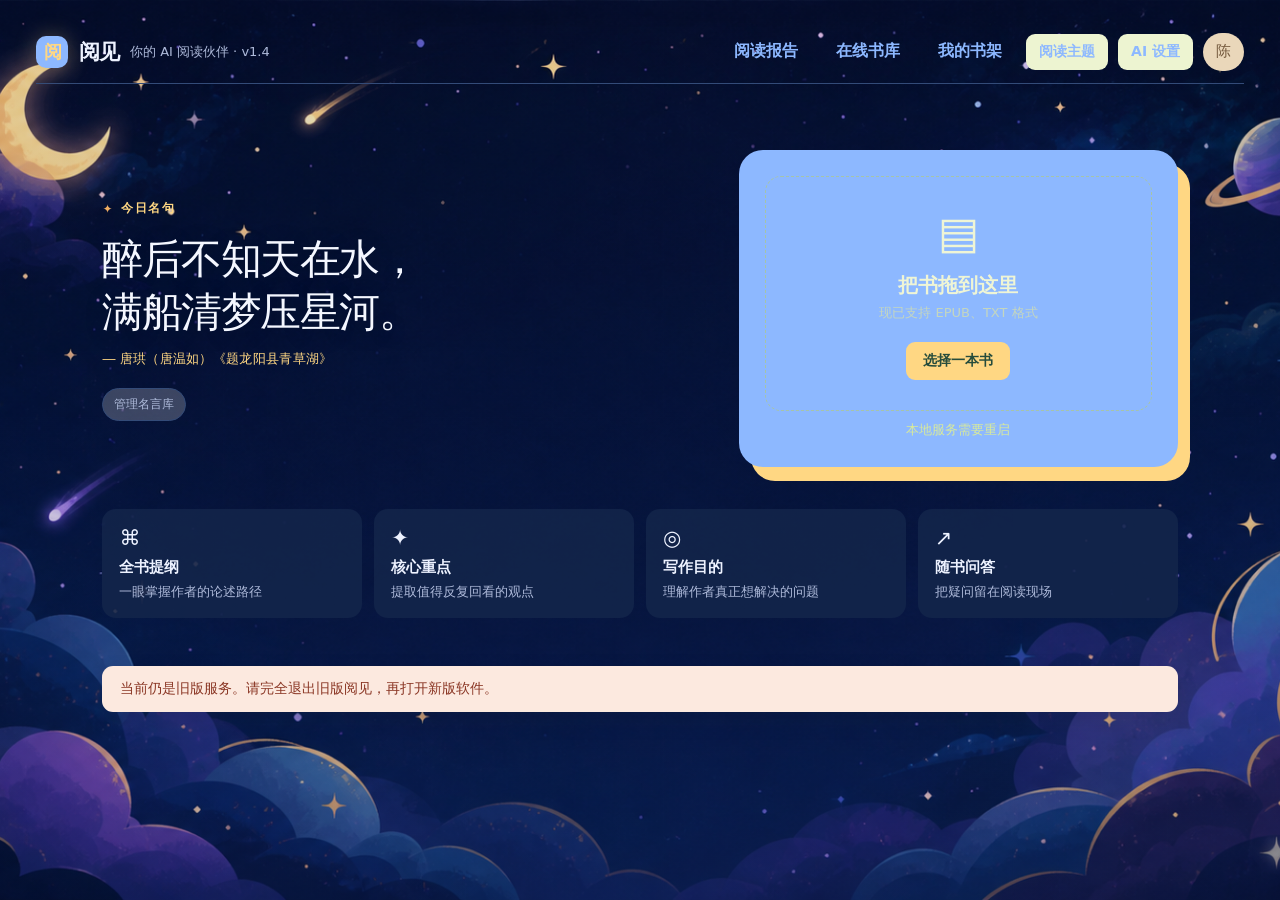
==== commit cc945cb1: "完善多端同步与 AI 报告共享" ====
--- a/index.html
+++ b/index.html
@@ -11,7 +11,7 @@
       <header class="top">
         <div class="brand">
           <div class="brand-mark">阅</div>
-          阅见 <small id="brandSub">你的 AI 阅读伙伴 · v1.2</small>
+          阅见 <small id="brandSub">你的 AI 阅读伙伴 · v1.4</small>
         </div>
         <div class="actions">
           <button class="ghost" id="readingReportButton">阅读报告</button
@@ -309,6 +309,25 @@
           <p class="hint">
             图片会裁剪压缩后保存在本机。此资料以后可升级为软件登录账户。
           </p>
+          <section class="account-sync-card" id="accountSyncCard">
+            <div class="account-sync-head">
+              <div><b>账户与同步</b><small id="accountModeText">正在读取状态…</small></div>
+              <span class="sync-status-badge local" id="accountSyncBadge">本地模式</span>
+            </div>
+            <p class="hint">不登录也可以完整使用阅见。服务器关闭时继续使用本地数据，下次服务器开启后会自动补同步；AI 密钥不会同步。</p>
+            <div id="desktopSyncProgress" class="desktop-sync-progress" hidden><div><b id="desktopSyncPhase">准备同步…</b><span id="desktopSyncPercent">0%</span></div><div class="desktop-progress-track"><i id="desktopSyncBar"></i></div><p id="desktopSyncCounts">正在统计需要同步的数据…</p></div>
+            <div id="accountLoginFields" class="account-login-fields">
+              <div class="account-field-row">
+                <label>用户名<input id="accountUsername" maxlength="40" autocomplete="username" /></label>
+                <label>密码<input id="accountPassword" type="password" maxlength="200" autocomplete="current-password" /></label>
+              </div>
+              <div class="account-actions"><button type="button" id="accountRegister">注册新账户</button><button type="button" class="save" id="accountLogin">登录并同步</button></div>
+            </div>
+            <div id="accountConnectedActions" class="account-connected-actions" hidden>
+              <div id="accountSyncDetails" class="account-sync-details"></div>
+              <div class="account-actions"><button type="button" class="save" id="syncNow">立即同步</button><button type="button" id="accountLogout">退出登录并保持本地数据</button></div>
+            </div>
+          </section>
           <div class="modal-actions">
             <button class="cancel" id="cancelProfile">取消</button
             ><button class="save" id="saveProfile">保存资料</button>
--- a/assets/app.css
+++ b/assets/app.css
@@ -718,7 +718,7 @@
   box-shadow: 0 6px 15px rgba(71, 52, 35, 0.15);
 }
 .profile-card {
-  max-width: 460px;
+  max-width: 620px;
 }
 .profile-preview {
   display: flex;
@@ -773,6 +773,74 @@
   color: var(--muted);
   padding: 8px 12px;
   font-size: 12px;
+}
+.account-sync-card {
+  margin-top: 18px;
+  padding: 17px;
+  border: 1px solid color-mix(in srgb, var(--line) 82%, var(--green));
+  border-radius: 15px;
+  background: linear-gradient(145deg, color-mix(in srgb, var(--paper) 92%, #dceaff), var(--card));
+}
+.account-host-panel{display:flex;align-items:center;justify-content:space-between;gap:14px;padding:12px 14px;border-radius:14px;background:color-mix(in srgb,var(--panel) 82%,transparent);border:1px solid var(--line)}
+.account-host-panel>div:first-child{display:grid;gap:3px}.account-host-panel small{color:var(--muted);font-size:12px}.account-host-panel input{width:94px;min-height:40px;border:1px solid var(--line);border-radius:10px;padding:0 10px;background:var(--surface);color:var(--text)}
+.desktop-sync-progress{padding:13px 14px;border:1px solid var(--line);border-radius:14px;background:color-mix(in srgb,var(--blue) 8%,var(--panel))}.desktop-sync-progress>div:first-child{display:flex;justify-content:space-between;gap:12px}.desktop-sync-progress span,.desktop-sync-progress p{font-size:12px;color:var(--muted)}.desktop-sync-progress p{margin:8px 0 0}.desktop-progress-track{height:8px;margin-top:10px;border-radius:999px;overflow:hidden;background:color-mix(in srgb,var(--blue) 16%,transparent)}.desktop-progress-track i{display:block;width:0;height:100%;border-radius:inherit;background:linear-gradient(90deg,var(--blue),var(--yellow));transition:width .35s ease}
+@media(max-width:640px){.account-host-panel{align-items:stretch;flex-direction:column}}
+.account-sync-head,
+.account-field-row,
+.account-actions {
+  display: flex;
+  align-items: center;
+  gap: 10px;
+}
+.account-sync-head {
+  justify-content: space-between;
+  margin-bottom: 8px;
+}
+.account-sync-head b,
+.account-sync-head small {
+  display: block;
+}
+.account-sync-head small,
+.account-sync-details {
+  color: var(--muted);
+  font-size: 12px;
+  margin-top: 3px;
+  line-height: 1.65;
+}
+.sync-status-badge {
+  flex: none;
+  padding: 6px 10px;
+  border-radius: 999px;
+  font-size: 11px;
+  font-weight: 900;
+  background: #dfe7dc;
+  color: #526451;
+}
+.sync-status-badge.synced { background: #d9f0df; color: #25623a; }
+.sync-status-badge.offline { background: #fff0d5; color: #91631e; }
+.sync-status-badge.error { background: #f8dfdb; color: #9b3d31; }
+.account-login-fields label,
+.account-connected-actions label {
+  margin-top: 9px;
+}
+.account-field-row > label { flex: 1; }
+.account-actions {
+  flex-wrap: wrap;
+  margin-top: 13px;
+}
+.account-actions button {
+  border: 1px solid var(--line);
+  border-radius: 9px;
+  padding: 9px 13px;
+  font-weight: 800;
+}
+.account-sync-details {
+  padding: 10px 12px;
+  border-radius: 10px;
+  background: color-mix(in srgb, var(--paper) 78%, transparent);
+}
+@media (max-width: 620px) {
+  .account-field-row { display: block; }
 }
 .settings {
   background: #edf4d1;
@@ -1141,6 +1209,13 @@
   box-shadow: 0 8px 24px rgba(29, 55, 43, 0.2);
   gap: 6px;
   align-items: center;
+  overflow-x: auto;
+  overflow-y: hidden;
+  scrollbar-width: none;
+  overscroll-behavior: contain;
+}
+.selection-toolbar::-webkit-scrollbar {
+  display: none;
 }
 .selection-toolbar.show {
   display: flex;
@@ -1162,6 +1237,14 @@
   font-weight: 800;
   font-size: 12px;
   white-space: nowrap;
+}
+.selection-toolbar .tool-divider {
+  display: block;
+  width: 1px;
+  min-width: 1px;
+  height: 26px;
+  background: rgba(255, 255, 255, 0.25);
+  margin: 0 2px;
 }
 .selection-toolbar button.danger {
   color: #a53c32;
@@ -1244,6 +1327,60 @@
   padding: 8px 12px;
   font-weight: 800;
   white-space: nowrap;
+}
+.analysis-empty {
+  max-width: 820px;
+  margin: 28px auto;
+  padding: 38px 42px;
+  border: 1px solid rgba(132, 170, 225, 0.3);
+  border-radius: 24px;
+  background:
+    radial-gradient(circle at 92% 10%, rgba(137, 177, 238, 0.2), transparent 30%),
+    linear-gradient(145deg, rgba(17, 43, 84, 0.94), rgba(9, 27, 58, 0.96));
+  box-shadow: 0 22px 55px rgba(3, 17, 44, 0.24);
+}
+.analysis-empty h2 {
+  max-width: 690px;
+  margin: 18px 0 12px;
+  font-size: clamp(28px, 3vw, 42px);
+  line-height: 1.25;
+  color: #f2f6ff;
+}
+.analysis-empty .lead {
+  max-width: 700px;
+  color: #c8d7f0;
+  line-height: 1.85;
+}
+.analysis-empty .primary {
+  position: relative;
+  margin-top: 18px;
+  padding: 14px 24px 14px 48px;
+  border: 1px solid rgba(255, 255, 255, 0.28);
+  border-radius: 14px;
+  background: linear-gradient(135deg, #8ab5ff, #5f8fe5);
+  color: #071b3f;
+  font-size: 15px;
+  font-weight: 900;
+  letter-spacing: 0.02em;
+  box-shadow: 0 12px 30px rgba(69, 123, 216, 0.35);
+  cursor: pointer;
+  transition: transform 0.18s ease, box-shadow 0.18s ease;
+}
+.analysis-empty .primary:before {
+  content: "✦";
+  position: absolute;
+  left: 20px;
+  top: 50%;
+  transform: translateY(-50%);
+  font-size: 20px;
+}
+.analysis-empty .primary:hover {
+  transform: translateY(-2px);
+  box-shadow: 0 16px 34px rgba(69, 123, 216, 0.45);
+}
+.analysis-empty .primary:focus-visible {
+  outline: 3px solid rgba(255, 220, 112, 0.85);
+  outline-offset: 3px;
 }
 .reading-dashboard {
   margin: 8px 0 28px;
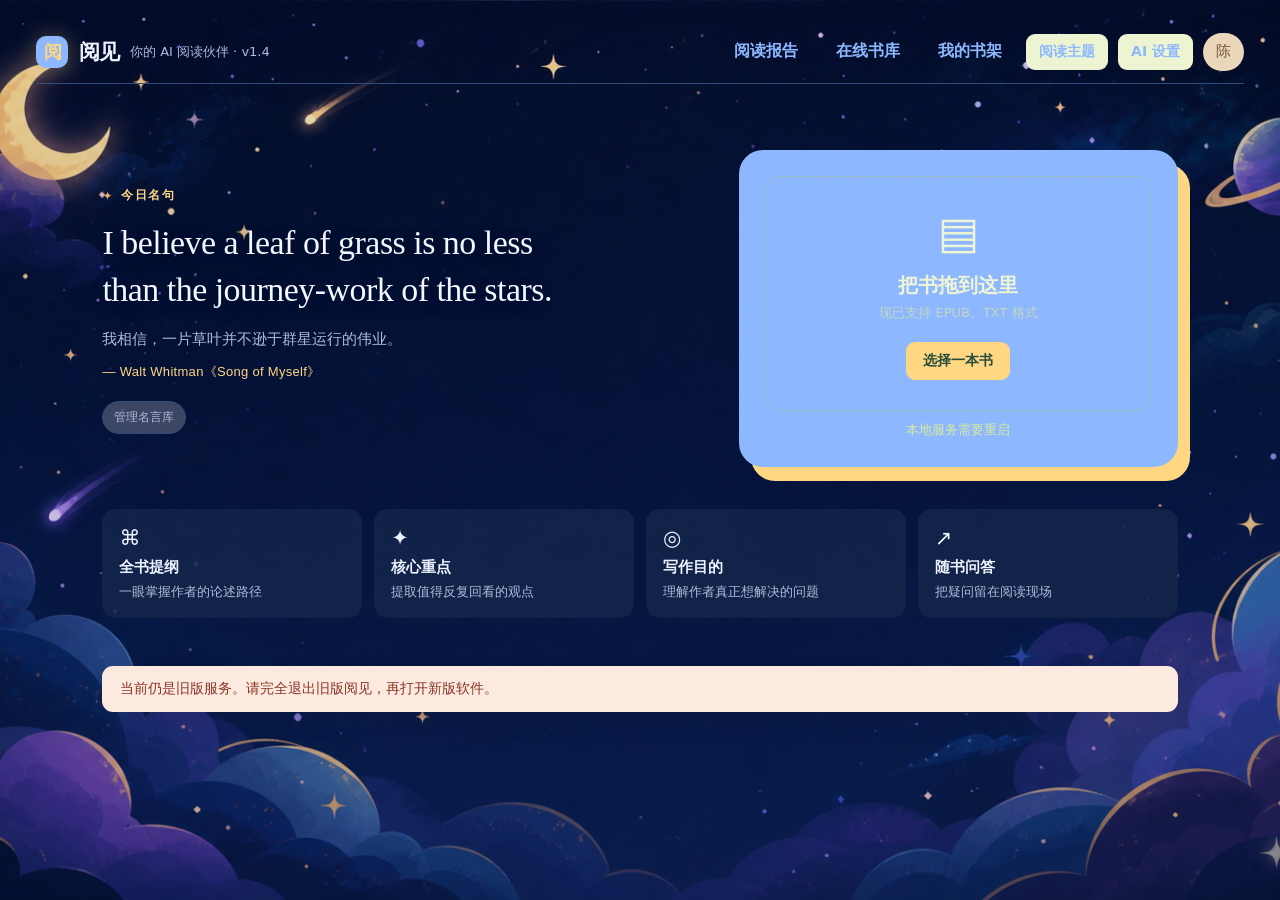
==== commit 3b5f0d84: "发布阅见 Reader v1.4.8" ====
--- a/index.html
+++ b/index.html
@@ -309,6 +309,11 @@
           <p class="hint">
             图片会裁剪压缩后保存在本机。此资料以后可升级为软件登录账户。
           </p>
+          <section class="local-path-card">
+            <div><b>本机保存位置</b><small>使用固定目录，避免路径失效；这些文件不会同步 AI 密钥</small></div>
+            <div class="local-path-row"><span>导入书籍</span><code id="desktopBookPath">正在读取…</code></div>
+            <div class="local-path-row"><span>分享书签图片</span><code id="desktopBookmarkPath">正在读取…</code></div>
+          </section>
           <section class="account-sync-card" id="accountSyncCard">
             <div class="account-sync-head">
               <div><b>账户与同步</b><small id="accountModeText">正在读取状态…</small></div>
--- a/assets/app.css
+++ b/assets/app.css
@@ -2692,6 +2692,116 @@
   background: rgba(5, 12, 28, 0.58);
 }
 .desktop-annotation-sheet.open { display: grid; }
+
+.bookmark-preview-modal {
+  position: fixed;
+  inset: 0;
+  z-index: 140;
+  display: none;
+  place-items: center;
+  padding: 24px;
+  background: rgba(2, 8, 22, .72);
+  backdrop-filter: blur(12px);
+}
+.bookmark-preview-modal.open { display: grid; }
+.bookmark-preview-card {
+  width: min(520px, 96vw);
+  max-height: 94vh;
+  overflow: auto;
+  padding: 22px;
+  border: 1px solid color-mix(in srgb, var(--line) 70%, var(--accent));
+  border-radius: 26px;
+  background: color-mix(in srgb, var(--paper) 94%, transparent);
+  color: var(--ink);
+  box-shadow: 0 30px 90px rgba(0, 0, 0, .42);
+}
+.bookmark-preview-card header { display: flex; align-items: start; justify-content: space-between; gap: 20px; }
+.bookmark-preview-card header span { color: var(--muted); font-size: 13px; }
+.bookmark-preview-card h2 { margin: 4px 0 14px; font: 650 24px/1.3 var(--serif); }
+.bookmark-preview-card header button {
+  width: 38px; height: 38px; border: 0; border-radius: 50%; background: var(--soft); color: var(--muted); font-size: 23px;
+}
+.bookmark-preview-image {
+  width: min(300px, 72vw);
+  margin: 0 auto;
+  overflow: hidden;
+  border-radius: 19px;
+  box-shadow: 0 16px 45px rgba(0, 0, 0, .3);
+}
+.bookmark-preview-image img { display: block; width: 100%; height: auto; }
+.bookmark-preview-card > p { margin: 16px 0; color: var(--muted); font-size: 13px; text-align: center; }
+.bookmark-preview-card footer { display: flex; justify-content: flex-end; gap: 10px; }
+.bookmark-preview-card footer button { min-height: 44px; padding: 10px 17px; border: 1px solid var(--line); border-radius: 13px; background: var(--soft); color: var(--ink); font-weight: 700; }
+.bookmark-preview-card footer button.primary { border-color: transparent; background: var(--accent); color: #102040; }
+.bookmark-preview-card footer button:disabled { opacity: .55; }
+.qa-topic-bar { margin-bottom: 12px; }
+.qa-topic-bar > header { display: flex; align-items: center; justify-content: space-between; gap: 12px; margin-bottom: 9px; }
+.qa-topic-bar header small,.qa-topic-bar header strong { display: block; }
+.qa-topic-bar header small { color: var(--muted); font-size: 11px; }
+.qa-topic-bar header strong { margin-top: 2px; font-size: 15px; }
+.qa-topic-bar header button { border: 1px solid var(--line); border-radius: 11px; padding: 7px 10px; background: var(--soft); color: var(--ink); font-size: 12px; font-weight: 700; }
+.qa-topic-list { display: grid; gap: 7px; max-height: 190px; overflow: auto; padding-right: 3px; }
+.qa-topic-chip { display: grid; grid-template-columns: 1fr auto; overflow: hidden; border: 1px solid var(--line); border-radius: 12px; background: var(--paper); }
+.qa-topic-chip.active { border-color: var(--accent); box-shadow: inset 3px 0 var(--accent); }
+.qa-topic-chip button { border: 0; background: transparent; color: var(--ink); }
+.qa-topic-open { min-width: 0; padding: 10px 12px; text-align: left; }
+.qa-topic-open b,.qa-topic-open span { display: block; overflow: hidden; text-overflow: ellipsis; white-space: nowrap; }
+.qa-topic-open b { font-size: 12px; }.qa-topic-open span { margin-top: 3px; color: var(--muted); font-size: 10px; }
+.qa-topic-edit { width: 38px; color: var(--muted)!important; }
+.qa-topic-empty { padding: 12px; border: 1px dashed var(--line); border-radius: 12px; color: var(--muted); font-size: 11px; line-height: 1.6; }
+.answer { max-height: 46vh; overflow: auto; }
+.qa-message { margin: 0 0 10px; padding: 12px; border-radius: 13px; background: var(--paper); }
+.qa-message.user { margin-left: 18px; background: color-mix(in srgb, var(--accent) 14%, var(--paper)); }
+.qa-message.assistant { margin-right: 12px; }
+.qa-message b { display: block; margin-bottom: 6px; font-size: 11px; color: var(--accent); }
+.qa-message p,.qa-welcome p { margin: 0; color: var(--ink); font-size: 12px; line-height: 1.7; }
+.qa-message.pending { opacity: .65; }
+.qa-editor-modal { position: fixed; inset: 0; z-index: 145; display: none; place-items: center; padding: 24px; background: rgba(2,8,22,.72); backdrop-filter: blur(10px); }
+.qa-editor-modal.open { display: grid; }
+.qa-editor-card { width: min(680px, 96vw); max-height: 92vh; overflow: auto; padding: 22px; border: 1px solid var(--line); border-radius: 25px; background: var(--paper); box-shadow: 0 28px 80px rgba(0,0,0,.4); }
+.qa-editor-card header { display: flex; justify-content: space-between; gap: 14px; }.qa-editor-card header small { color: var(--muted); }.qa-editor-card h2 { margin: 3px 0 16px; }
+.qa-editor-card header button { width: 38px; height: 38px; border: 0; border-radius: 50%; background: var(--soft); color: var(--muted); font-size: 22px; }
+.qa-editor-card label { display: block; margin: 12px 0; color: var(--muted); font-size: 12px; font-weight: 700; }
+.qa-editor-card input,.qa-editor-card textarea { width: 100%; margin-top: 6px; padding: 11px 12px; border: 1px solid var(--line); border-radius: 12px; background: var(--soft); color: var(--ink); resize: vertical; }
+.qa-editor-card footer { display: grid; grid-template-columns: auto 1fr auto auto; gap: 9px; margin-top: 17px; }
+.qa-editor-card footer button { border: 1px solid var(--line); border-radius: 12px; padding: 10px 14px; background: var(--soft); color: var(--ink); font-weight: 700; }
+.qa-editor-card footer .danger { color: #be554a; }.qa-editor-card footer .primary { border-color: transparent; background: var(--accent); color: #102040; }
+.local-path-card { margin: 16px 0; padding: 15px; border: 1px solid var(--line); border-radius: 16px; background: var(--soft); }
+.local-path-card > div:first-child b,.local-path-card > div:first-child small { display: block; }
+.local-path-card > div:first-child small { margin-top: 3px; color: var(--muted); font-size: 11px; }
+.local-path-row { display: grid; grid-template-columns: 92px minmax(0,1fr); gap: 10px; align-items: start; margin-top: 11px; padding: 10px 11px; border: 1px solid var(--line); border-radius: 11px; background: var(--paper); }
+.local-path-row span { color: var(--muted); font-size: 11px; }
+.local-path-row code { color: var(--ink); font: 11px/1.55 ui-monospace,SFMono-Regular,Consolas,monospace; overflow-wrap: anywhere; }
+.ai-translation-modal { position: fixed; z-index: 120; inset: 0; display: none; place-items: center; padding: 22px; background: rgba(4,12,30,.1); }
+.ai-translation-modal.open { display: grid; }
+.ai-translation-modal > section { width: min(620px,100%); max-height: 90vh; overflow: auto; padding: 22px; border: 1px solid var(--line); border-radius: 24px; background: var(--paper); color: var(--ink); box-shadow: 0 28px 80px rgba(0,0,0,.38); }
+.ai-translation-modal header { display: flex; align-items: flex-start; justify-content: space-between; gap: 15px; }
+.ai-translation-modal header small { color: var(--muted); }
+.ai-translation-modal h2 { margin: 4px 0 16px; font: 650 24px/1.35 serif; }
+.ai-translation-modal header > button { width: 38px; height: 38px; border: 0; border-radius: 50%; background: var(--soft); color: var(--muted); font-size: 23px; }
+.translation-presets { display: flex; flex-wrap: wrap; gap: 7px; margin-bottom: 15px; }
+.translation-presets button { border: 1px solid var(--line); border-radius: 999px; padding: 8px 12px; background: var(--soft); color: var(--ink); }
+.translation-presets button:hover { border-color: var(--accent); color: var(--accent-strong); }
+.ai-translation-modal label { display: block; color: var(--muted); font-size: 12px; }
+.ai-translation-modal textarea { box-sizing: border-box; width: 100%; min-height: 110px; margin-top: 7px; padding: 12px 13px; border: 1px solid var(--line); border-radius: 14px; resize: vertical; background: var(--soft); color: var(--ink); font: inherit; }
+.ai-translation-modal > section > p { color: var(--muted); font-size: 11px; line-height: 1.6; }
+.ai-translation-modal footer { display: flex; justify-content: flex-end; gap: 9px; margin-top: 17px; }
+.ai-translation-modal footer button { border: 1px solid var(--line); border-radius: 12px; padding: 10px 15px; background: var(--soft); color: var(--ink); }
+.ai-translation-modal footer .primary { border-color: transparent; background: var(--accent); color: #102040; font-weight: 750; }
+.translation-result-sheet { position: fixed; z-index: 125; inset: 0; display: none; align-items: flex-end; justify-content: center; padding: 24px; background: rgba(4,12,30,.1); }
+.translation-result-sheet.open { display: flex; }
+.translation-result-sheet > section { width: min(720px,calc(100vw - 48px)); max-height: min(68vh,650px); overflow: auto; padding: 21px; border: 1px solid var(--line); border-radius: 24px; background: var(--paper); color: var(--ink); box-shadow: 0 20px 60px rgba(0,0,0,.32); }
+.translation-result-sheet header { display: flex; justify-content: space-between; gap: 14px; }
+.translation-result-sheet header small { color: var(--muted); }
+.translation-result-sheet h2 { margin: 3px 0 13px; font: 650 22px serif; }
+.translation-result-sheet header button { width: 38px; height: 38px; border: 0; border-radius: 50%; background: var(--soft); color: var(--muted); font-size: 23px; }
+.translation-result-body { min-height: 72px; padding: 15px 16px; border-left: 4px solid var(--accent); border-radius: 4px 14px 14px 4px; background: var(--soft); white-space: pre-wrap; font: 16px/1.85 serif; user-select: text; }
+.translation-result-body.loading { color: var(--muted); animation: translationPulse 1.2s ease-in-out infinite alternate; }
+.translation-result-body.error { border-left-color: #c45d53; color: #b95049; }
+.translation-result-sheet footer { display: flex; justify-content: flex-end; gap: 9px; margin-top: 15px; }
+.translation-result-sheet footer button { border: 1px solid var(--line); border-radius: 12px; padding: 9px 14px; background: var(--soft); color: var(--ink); }
+.translation-result-sheet footer .primary { border-color: transparent; background: var(--accent); color: #102040; font-weight: 750; }
+@keyframes translationPulse { to { opacity: .58; } }
 .desktop-annotation-card {
   width: min(680px, calc(100vw - 40px));
   max-height: 82vh;
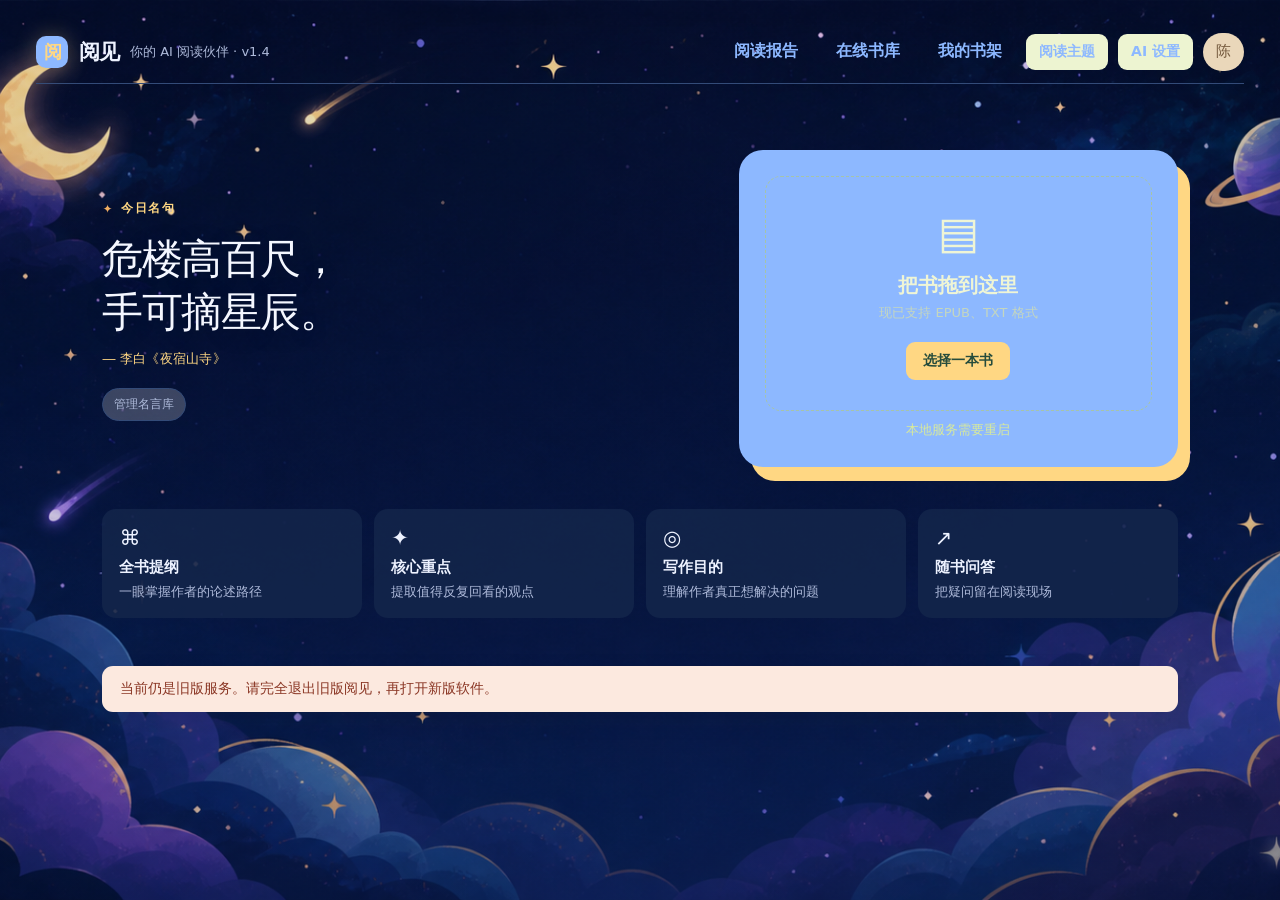
==== commit 04b68d4e: "release: v1.5.0" ====
--- a/index.html
+++ b/index.html
@@ -240,6 +240,12 @@
               清理分析缓存
             </button>
           </div>
+          <div class="library-organizer">
+            <label><span>全文搜索</span><input id="librarySearch" type="search" placeholder="搜索全部书籍正文、书名或作者…" /></label>
+            <label><span>书架分类</span><select id="libraryCategory"><option value="">全部分类</option></select></label>
+            <button class="library-tool" id="runLibrarySearch">搜索正文</button>
+          </div>
+          <div class="library-search-results" id="librarySearchResults" hidden></div>
           <div class="library-grid" id="libraryGrid">
             <div class="library-empty">正在整理书架…</div>
           </div>
--- a/assets/app.css
+++ b/assets/app.css
@@ -2802,6 +2802,18 @@
 .translation-result-sheet footer button { border: 1px solid var(--line); border-radius: 12px; padding: 9px 14px; background: var(--soft); color: var(--ink); }
 .translation-result-sheet footer .primary { border-color: transparent; background: var(--accent); color: #102040; font-weight: 750; }
 @keyframes translationPulse { to { opacity: .58; } }
+.library-organizer { display:grid; grid-template-columns:minmax(260px,1fr) 180px auto; gap:10px; margin:14px 0; align-items:end; }
+.library-organizer label span { display:block; margin:0 0 5px; color:var(--muted); font-size:11px; font-weight:700; }
+.library-organizer input,.library-organizer select { box-sizing:border-box; width:100%; min-height:42px; border:1px solid var(--line); border-radius:12px; padding:9px 12px; background:var(--soft); color:var(--ink); }
+.library-search-results { max-height:42vh; overflow:auto; margin-bottom:14px; padding:10px; border:1px solid var(--line); border-radius:16px; background:var(--soft); }
+.library-search-results header { display:flex; justify-content:space-between; align-items:center; padding:4px 5px 10px; }.library-search-results header button { border:0; background:transparent; color:var(--muted); }
+.library-search-hit { display:block; width:100%; border:0; border-top:1px solid var(--line); padding:11px 8px; background:transparent; color:var(--ink); text-align:left; }.library-search-hit b,.library-search-hit span { display:block; }.library-search-hit span { margin-top:5px; color:var(--muted); line-height:1.55; }
+.toc-depth-1 button{padding-left:24px!important}.toc-depth-2 button{padding-left:38px!important;font-size:12px}.toc-depth-3 button,.toc-depth-4 button{padding-left:52px!important;font-size:11px}.toc-depth-5 button,.toc-depth-6 button,.toc-depth-7 button,.toc-depth-8 button{padding-left:66px!important;font-size:11px}
+.book-editor-layer,.reader-link-layer { position:fixed; inset:0; z-index:160; display:grid; place-items:center; padding:22px; background:rgba(3,10,25,.46); }
+.book-editor-layer form,.reader-link-layer>section { width:min(650px,96vw); max-height:90vh; overflow:auto; padding:22px; border:1px solid var(--line); border-radius:24px; background:var(--paper); color:var(--ink); box-shadow:0 30px 90px rgba(0,0,0,.4); }
+.book-editor-layer header,.reader-link-layer header { display:flex; justify-content:space-between; gap:16px; }.book-editor-layer h2,.reader-link-layer h3{margin:3px 0 15px}.book-editor-layer header button,.reader-link-layer header button{width:38px;height:38px;border:0;border-radius:50%;background:var(--soft);color:var(--muted);font-size:23px}
+.book-editor-layer label{display:block;margin:12px 0;color:var(--muted);font-size:12px;font-weight:700}.book-editor-layer input,.book-editor-layer textarea{box-sizing:border-box;width:100%;margin-top:6px;padding:11px 12px;border:1px solid var(--line);border-radius:12px;background:var(--soft);color:var(--ink)}.book-editor-layer textarea{min-height:110px;resize:vertical}.book-editor-row{display:grid;grid-template-columns:1fr 1fr;gap:12px}.book-editor-layer footer,.reader-link-layer footer{display:flex;justify-content:flex-end;gap:9px;margin-top:16px}.book-editor-layer footer button,.reader-link-layer footer button,.reader-link-layer footer a{border:1px solid var(--line);border-radius:12px;padding:10px 15px;background:var(--soft);color:var(--ink);text-decoration:none}.book-editor-layer footer .primary{border-color:transparent;background:var(--accent);color:#102040;font-weight:800}.reader-link-content{padding:14px;border-left:4px solid var(--accent);border-radius:4px 13px 13px 4px;background:var(--soft);line-height:1.75;white-space:pre-wrap}
+.reader-history-actions{display:inline-flex;gap:6px}.reader-history-actions button{border:1px solid var(--line);border-radius:10px;padding:7px 10px;background:var(--soft);color:var(--ink)}
 .desktop-annotation-card {
   width: min(680px, calc(100vw - 40px));
   max-height: 82vh;
@@ -2842,6 +2854,7 @@
   background: #8f3e35 !important;
 }
 @media (max-width: 650px) {
+  .library-organizer{grid-template-columns:1fr}.book-editor-row{grid-template-columns:1fr}
   .library-tools {
     grid-template-columns: repeat(2, minmax(0, 1fr));
     align-items: stretch;
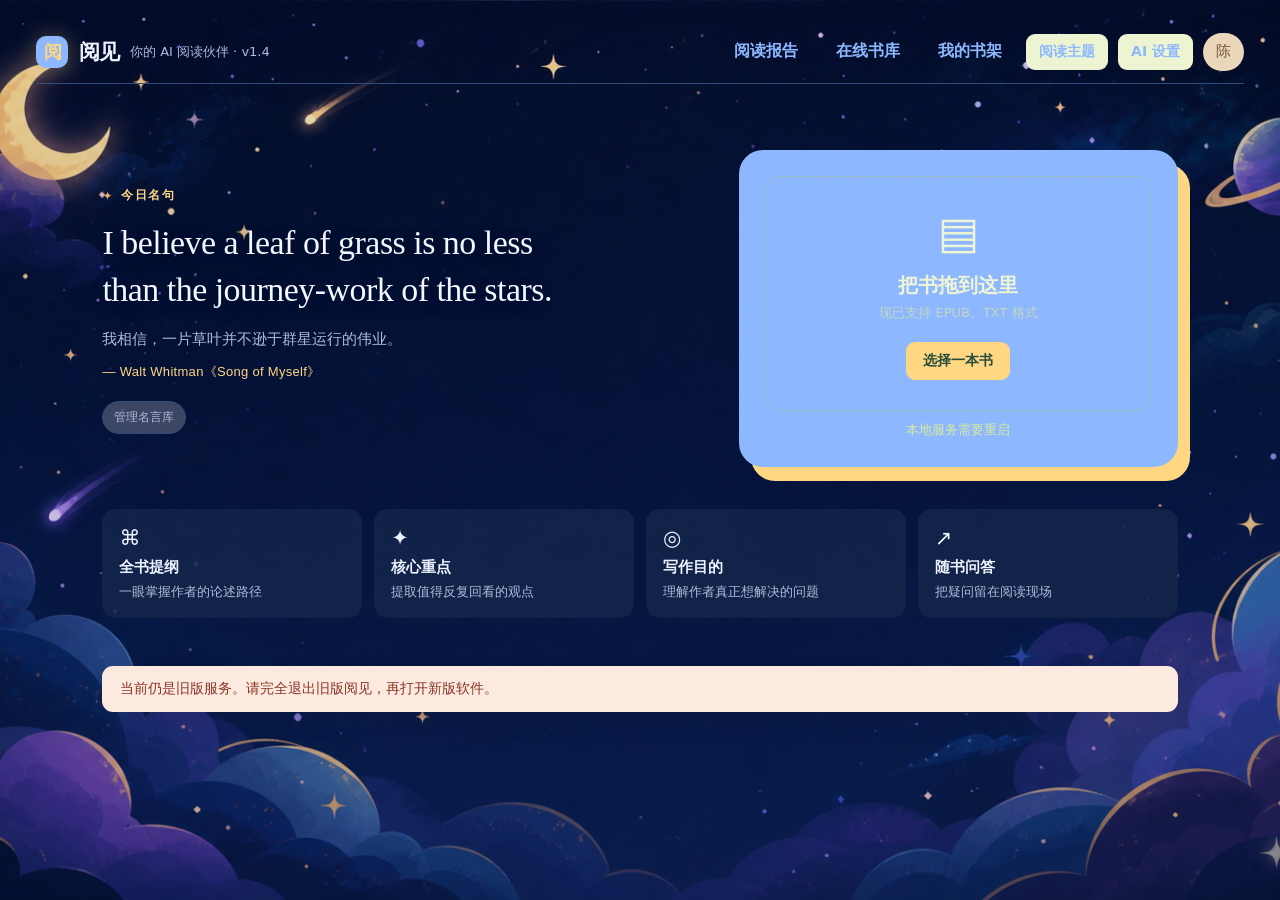
==== commit 34f80c6a: "发布阅见 Reader v1.5.2" ====
--- a/index.html
+++ b/index.html
@@ -2,7 +2,7 @@
 <html lang="zh-CN">
   <head>
     <meta charset="UTF-8" />
-    <meta name="viewport" content="width=device-width, initial-scale=1.0" />
+    <meta name="viewport" content="width=device-width, initial-scale=1, minimum-scale=1, maximum-scale=1, user-scalable=no" />
     <title>阅见</title>
     <link rel="stylesheet" href="assets/app.css" />
   </head>
--- a/assets/app.css
+++ b/assets/app.css
@@ -615,6 +615,27 @@
 button {
   cursor: pointer;
   border: 0;
+  appearance: none;
+  -webkit-appearance: none;
+}
+input[type="file"] {
+  max-width: 100%;
+  border: 1px solid var(--line);
+  border-radius: 12px;
+  background: var(--card);
+  color: var(--muted);
+  padding: 6px;
+}
+input[type="file"]::file-selector-button,
+input[type="file"]::-webkit-file-upload-button {
+  margin-right: 10px;
+  border: 0;
+  border-radius: 9px;
+  background: var(--green);
+  color: var(--paper);
+  padding: 9px 13px;
+  font-weight: 800;
+  cursor: pointer;
 }
 .shell {
   max-width: 1440px;
@@ -1010,6 +1031,7 @@
   color: #62685d;
   font-size: 14px;
 }
+.chapters .toc-depth-0{margin-top:7px;border-top:1px solid var(--line)}.chapters .toc-depth-0:first-child{margin-top:0;border-top:0}.chapters .toc-depth-0 button{padding:13px 9px 10px!important;color:var(--ink);font-size:14px;font-weight:800}.chapters .toc-depth-1 button{padding:10px 9px 10px 26px!important;color:color-mix(in srgb,var(--ink) 78%,var(--muted));font-size:13px;font-weight:650}.chapters .toc-depth-2 button{padding:9px 9px 9px 42px!important;font-size:12px}.chapters .toc-depth-3 button,.chapters .toc-depth-4 button{padding:8px 9px 8px 56px!important;font-size:11.5px}.chapters .toc-depth-5 button,.chapters .toc-depth-6 button,.chapters .toc-depth-7 button,.chapters .toc-depth-8 button{padding:8px 9px 8px 68px!important;font-size:11px}.chapters li:not(.toc-depth-0){position:relative}.chapters li:not(.toc-depth-0)::before{content:"";position:absolute;z-index:1;top:50%;left:14px;width:7px;height:1px;background:var(--line);pointer-events:none}
 .chapters button:hover,
 .chapters button.active {
   background: #edf4d1;
@@ -2554,6 +2576,14 @@
   display: grid;
   grid-template-columns: 1fr auto;
   gap: 7px;
+}
+.library-edit {
+  border: 1px solid color-mix(in srgb, var(--green) 58%, var(--line));
+  border-radius: 9px;
+  background: color-mix(in srgb, var(--green) 14%, var(--card));
+  color: var(--green);
+  padding: 9px 12px;
+  font-weight: 800;
 }
 .library-delete {
   border: 1px solid #e8c6c0;
@@ -2813,7 +2843,7 @@
 .book-editor-layer form,.reader-link-layer>section { width:min(650px,96vw); max-height:90vh; overflow:auto; padding:22px; border:1px solid var(--line); border-radius:24px; background:var(--paper); color:var(--ink); box-shadow:0 30px 90px rgba(0,0,0,.4); }
 .book-editor-layer header,.reader-link-layer header { display:flex; justify-content:space-between; gap:16px; }.book-editor-layer h2,.reader-link-layer h3{margin:3px 0 15px}.book-editor-layer header button,.reader-link-layer header button{width:38px;height:38px;border:0;border-radius:50%;background:var(--soft);color:var(--muted);font-size:23px}
 .book-editor-layer label{display:block;margin:12px 0;color:var(--muted);font-size:12px;font-weight:700}.book-editor-layer input,.book-editor-layer textarea{box-sizing:border-box;width:100%;margin-top:6px;padding:11px 12px;border:1px solid var(--line);border-radius:12px;background:var(--soft);color:var(--ink)}.book-editor-layer textarea{min-height:110px;resize:vertical}.book-editor-row{display:grid;grid-template-columns:1fr 1fr;gap:12px}.book-editor-layer footer,.reader-link-layer footer{display:flex;justify-content:flex-end;gap:9px;margin-top:16px}.book-editor-layer footer button,.reader-link-layer footer button,.reader-link-layer footer a{border:1px solid var(--line);border-radius:12px;padding:10px 15px;background:var(--soft);color:var(--ink);text-decoration:none}.book-editor-layer footer .primary{border-color:transparent;background:var(--accent);color:#102040;font-weight:800}.reader-link-content{padding:14px;border-left:4px solid var(--accent);border-radius:4px 13px 13px 4px;background:var(--soft);line-height:1.75;white-space:pre-wrap}
-.reader-history-actions{display:inline-flex;gap:6px}.reader-history-actions button{border:1px solid var(--line);border-radius:10px;padding:7px 10px;background:var(--soft);color:var(--ink)}
+.reader-history-actions{display:inline-flex;gap:6px}.reader-history-actions button{border:1px solid var(--line);border-radius:10px;padding:7px 10px;background:var(--soft);color:var(--ink)}.reader-history-actions button:disabled{opacity:.38;cursor:default}
 .desktop-annotation-card {
   width: min(680px, calc(100vw - 40px));
   max-height: 82vh;
